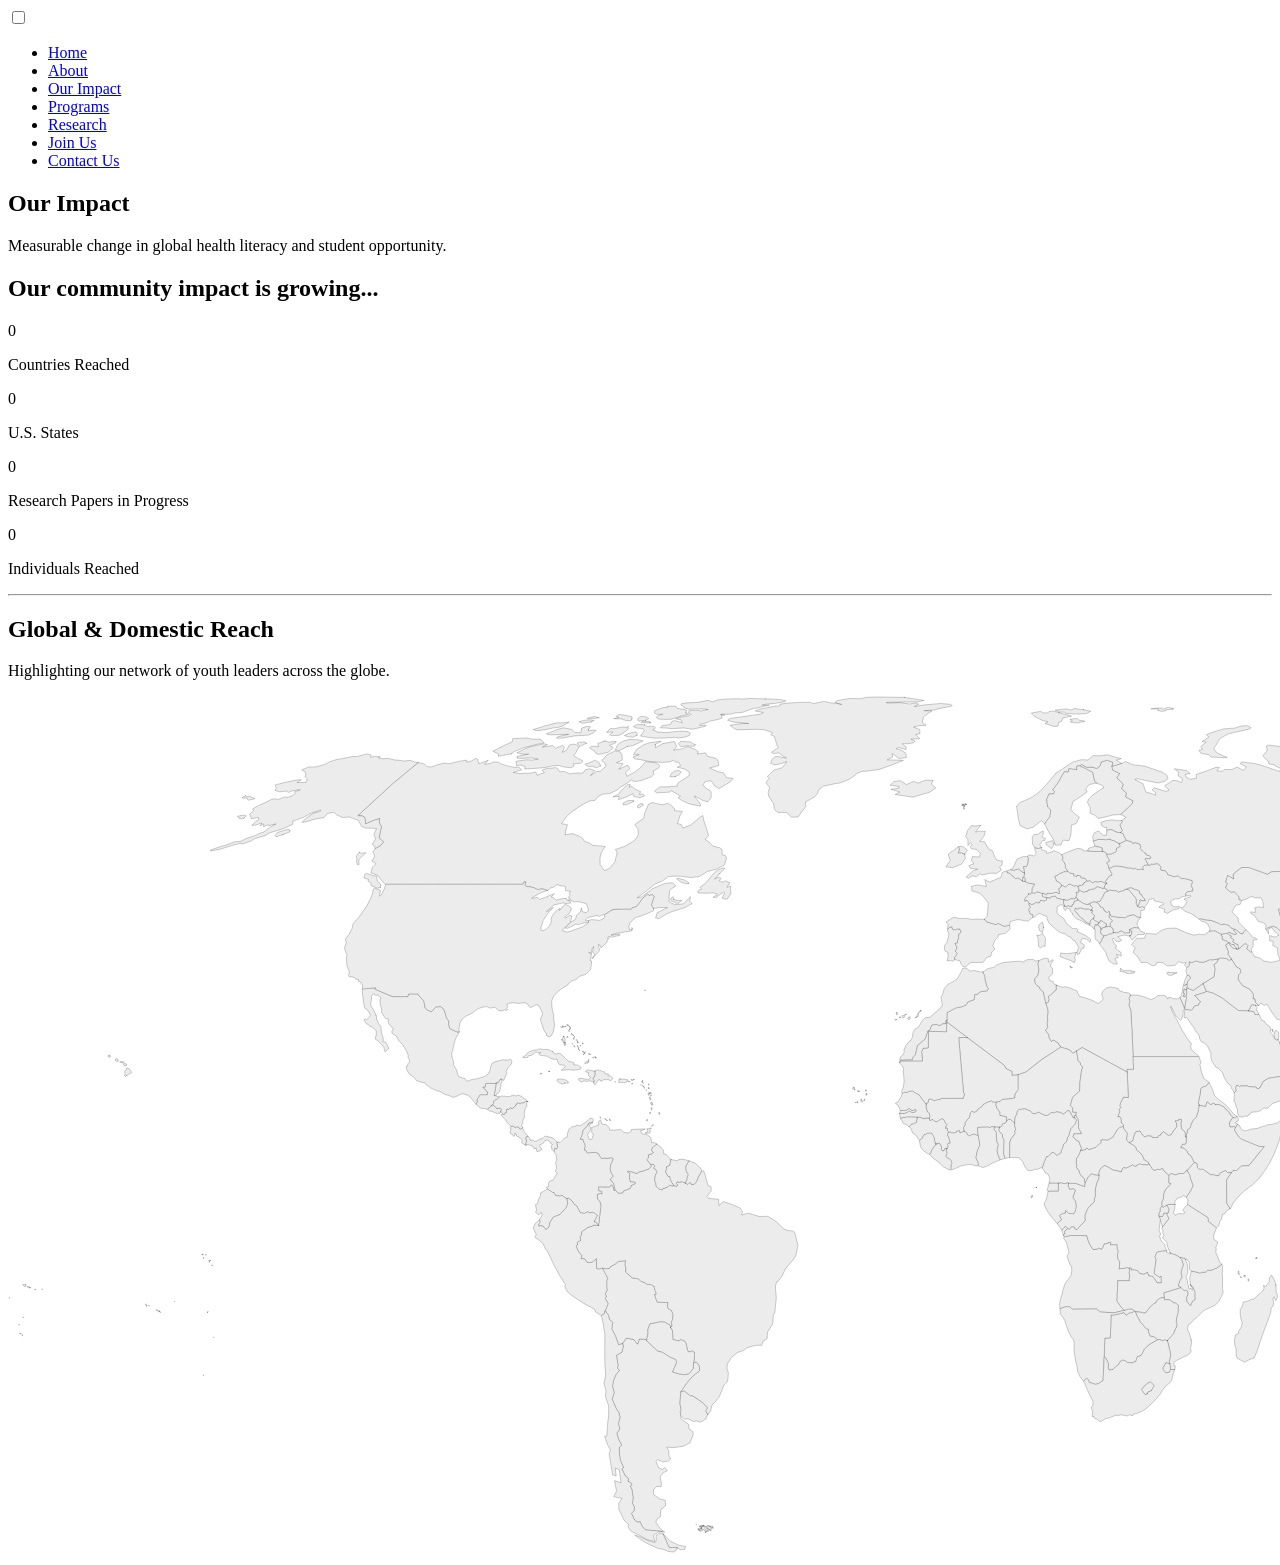
==== impact.html @ 692e48f6 "changed names" ====
<!DOCTYPE html>
<html lang="en">

<head>
    <meta charset="UTF-8">
    <meta name="viewport" content="width=device-width, initial-scale=1.0">
    <link rel="icon" type="image/jpg" href="yphclogo.jpg">
    <title>Impact | YPHC</title>
    <link rel="stylesheet" href="navigation.css">
    <link rel="stylesheet" href="impact.css">
    <link href="https://fonts.googleapis.com/css2?family=Alice&family=Inter:wght@400;600;700&display=swap"
        rel="stylesheet">
</head>

<body>
    <div class="navigation-menu">
        <input class="button" type="checkbox" id="menu-toggle">
        <label for="menu-toggle">
            <div class="navigation">
                <div class="line1 b"></div>
                <div class="line2 b"></div>
                <div class="line3 b"></div>
            </div>
        </label>
        <div class="menu">
            <div class="items">
                <ul>
                    <li class="item"><a href="home.html">Home</a></li>
                    <li class="item"><a href="index.html">About</a></li>
                    <li class="item"><a href="impact.html">Our Impact</a></li>
                    <li class="item"><a href="programs.html">Programs</a></li>
                    <li class="item"><a href="research.html">Research</a></li>
                    <li class="item"><a href="join.html">Join Us</a></li>
                    <li class="item"><a href="contact.html">Contact Us</a></li>
                </ul>
            </div>
        </div>
    </div>

    <section class="hero">
        <div class="hero-text">
            <h1>Our Impact</h1>
            <p>Measurable change in global health literacy and student opportunity.</p>
        </div>
    </section>

    <section class="statistics" id="statistics-section">
        <h1>Our <strong>community impact</strong> is growing...</h1>
        <div class="statistics-grid">
            <div class="statistics-box">
                <span class="statistics-number" data-target="20">0</span>
                <p>Countries Reached</p>
            </div>
            <div class="statistics-box">
                <span class="statistics-number" data-target="25">0</span>
                <p>U.S. States</p>
            </div>
            <div class="statistics-box">
                <span class="statistics-number" data-target="24">0</span>
                <p>Research Papers in Progress</p>
            </div>
            <div class="statistics-box">
                <span class="statistics-number" data-target="2800">0</span>
                <p>Individuals Reached</p>
            </div>
        </div>
    </section>

    <hr class="hr">

    <section class="map-section">
        <h1>Global & Domestic Reach</h1>
        <p>Highlighting our network of youth leaders across the globe.</p>

        <div class="map-container">
            <div class="map-placeholder">
                <svg id = "world-map" baseprofile="tiny" fill="#ececec" height="857" stroke="black" stroke-linecap="round"
                    stroke-linejoin="round" stroke-width=".2" version="1.2" viewbox="0 0 2000 857" width="2000"
                    xmlns="http://www.w3.org/2000/svg">
                    <path
                        d="M1383 261.6l1.5 1.8-2.9 0.8-2.4 1.1-5.9 0.8-5.3 1.3-2.4 2.8 1.9 2.7 1.4 3.2-2 2.7 0.8 2.5-0.9 2.3-5.2-0.2 3.1 4.2-3.1 1.7-1.4 3.8 1.1 3.9-1.8 1.8-2.1-0.6-4 0.9-0.2 1.7-4.1 0-2.3 3.7 0.8 5.4-6.6 2.7-3.9-0.6-0.9 1.4-3.4-0.8-5.3 1-9.6-3.3 3.9-5.8-1.1-4.1-4.3-1.1-1.2-4.1-2.7-5.1 1.6-3.5-2.5-1 0.5-4.7 0.6-8 5.9 2.5 3.9-0.9 0.4-2.9 4-0.9 2.6-2-0.2-5.1 4.2-1.3 0.3-2.2 2.9 1.7 1.6 0.2 3 0 4.3 1.4 1.8 0.7 3.4-2 2.1 1.2 0.9-2.9 3.2 0.1 0.6-0.9-0.2-2.6 1.7-2.2 3.3 1.4-0.1 2 1.7 0.3 0.9 5.4 2.7 2.1 1.5-1.4 2.2-0.6 2.5-2.9 3.8 0.5 5.4 0z"
                        id="AF" name="Afghanistan">
                    </path>
                    <path class="Angola"
                        d="M 1121.2 572 1121.8 574 1121.1 577.1 1122 580.1 1121.1 582.5 1121.5 584.7 1109.8 584.6 1109 605.1 1112.6 610.3 1116.2 614.3 1105.8 616.9 1092.3 616 1088.5 613 1065.8 613.2 1065 613.7 1061.7 610.8 1058.1 610.6 1054.7 611.7 1052 612.9 1051.5 608.9 1052.4 603.2 1054.4 597.3 1054.7 594.6 1056.6 588.8 1058 586.2 1061.3 582 1063.2 579.1 1063.8 574.4 1063.5 570.7 1061.9 568.4 1060.4 564.5 1059.1 560.7 1059.4 559.3 1061.1 556.8 1059.5 550.6 1058.3 546.3 1055.5 542.2 1056.1 541 1058.4 540.1 1060.1 540.2 1062.1 539.5 1078.8 539.6 1080.1 544.3 1081.7 548.2 1083 550.3 1085.1 553.6 1088.9 553.1 1090.7 552.2 1093.8 553.1 1094.7 551.5 1096.2 547.8 1099.7 547.5 1100 546.4 1102.9 546.4 1102.4 548.7 1109.2 548.6 1109.3 552.7 1110.4 555.1 1109.5 559 1109.9 563 1111.7 565.4 1111.3 573 1112.7 572.4 1115.1 572.6 1118.6 571.6 1121.2 572 Z">
                    </path>
                    <path class="Angola"
                        d="M 1055.3 539 1053.8 534.2 1056.1 531.4 1057.8 530.3 1059.9 532.5 1057.9 533.9 1056.9 535.5 1056.7 538.3 1055.3 539 Z">
                    </path>
                    <path
                        d="M1088 228l0.4 1.2 1.4-0.6 1.2 1.7 1.3 0.7 0.6 2.3-0.5 2.2 1 2.7 2.3 1.5 0.1 1.7-1.7 0.9-0.1 2.1-2.2 3.1-0.9-0.4-0.2-1.4-3.1-2.2-0.7-3 0.1-4.4 0.5-1.9-0.9-1-0.5-2.1 1.9-3.1z"
                        id="AL" name="Albania">
                    </path>
                    <path
                        d="M1296.2 336.7l1.3 5.1-2.8 0 0 4.2 1.1 0.9-2.4 1.3 0.2 2.6-1.3 2.6 0 2.6-1 1.4-16.9-3.2-2.7-6.6-0.3-1.4 0.9-0.4 0.4 1.8 4.2-1 4.6 0.2 3.4 0.2 3.3-4.4 3.7-4.1 3-4 1.3 2.2z"
                        id="AE" name="United Arab Emirates">
                    </path>
                    <path class="Argentina"
                        d="M 669.1 851.7 666.1 851.5 661.1 851.5 655.1 837.9 658.2 840.7 662.5 845.3 670.3 849 677.6 850.5 676.8 853.5 672.4 853.8 669.1 851.7 Z">
                    </path>
                    <path class="Argentina"
                        d="M 638.6 644.7 649.9 655.1 654.5 656.1 661.8 660.9 667.7 663.4 668.8 666.2 664.6 676 670.4 677.7 676.7 678.7 680.9 677.7 685.2 672.7 685.5 667.1 688.1 665.8 691.3 669.6 691.7 674.7 687.5 678.2 684.2 680.8 678.9 687.1 672.9 695.8 672.4 701 672 707.6 673.2 714 672.3 715.4 672.7 719.5 673 722.9 680.8 728.4 681 732.8 684.9 735.6 685.2 738.7 681.9 746.9 674.9 750.4 664.7 751.7 658.7 751 660.8 754.9 660.9 759.6 662.7 762.8 660.2 765.1 655.1 766 649.5 763.6 648 765.3 650.5 771.6 654.5 773.5 656.8 771.5 659.3 774.8 655.1 776.8 652.2 780.8 653.4 787.1 653.3 790.5 648.5 790.5 645.5 793.7 645.6 798.5 652.1 803.1 657.3 804.3 657.5 810 652.9 813.5 652.3 820.8 648.8 823.2 647.9 826.1 652.1 832.6 656.7 836.1 654.6 835.8 649.7 834.8 637.6 834 634.1 830.4 632.2 825.8 629.1 826.2 626.5 823.9 623.4 817.4 626.1 814.6 626.2 810.7 624.4 807.5 625.1 802.1 624 793.8 622.2 790.1 624 788.9 622.6 786.5 619.8 785.3 620.6 782.6 617.5 780.2 613.8 772.9 615.5 771.6 612.2 763.8 611.4 757.3 611.2 751.6 613.7 749.3 610.4 743 608.8 737.2 611.8 733 610.4 727.6 612 721.4 610.6 715.5 609 714.3 604.1 703.2 606.2 696.6 604.5 690.4 605.4 684.5 608 678.5 611.3 674.5 609.3 672 610.1 669.9 608.5 659.2 614.1 656.1 615.3 649.4 614.4 647.8 618.4 642 625.9 643.6 629.6 648.2 631.2 643 637.6 643.3 638.6 644.7 Z">
                    </path>
                    <path
                        d="M1230.8 253l-1.8 0.2-2.8-3.7-0.2-1-2.3 0-1.9-1.7-1 0.1-2.4-1.8-4.2-1.6-0.1-3.1-1.3-2.2 7-1 1.4 1.6 2.2 1.1-0.7 1.6 3.2 2.2-1.1 2.1 2.6 1.7 2.5 1 0.9 4.5z"
                        id="AM" name="Armenia">
                    </path>
                    <path id = "AU" class="Australia"
                        d="M 1743 763.6 1746.7 765.8 1750 764.9 1754.9 763.7 1757.7 764.1 1753.2 771.7 1749.9 773.8 1745.9 779 1745.3 777.2 1738.7 781.6 1737.9 781.3 1734.9 781.1 1735.4 775.7 1737.4 771.5 1738 765.9 1740 763 1743 763.6 Z">
                    </path>
                    <path id = "AU" class="Australia"
                        d="M 1793.5 590.2 1794.7 595.2 1798.7 592.8 1800.1 595.5 1802.4 598 1801.3 600.9 1801.5 606.4 1801.7 609.6 1803 610.4 1803.4 615.9 1802.2 619.2 1803 623.5 1808.4 626.9 1811.6 629.9 1814.8 632.7 1813.7 634.3 1816 638.3 1816.5 645.3 1819.1 643.9 1820.6 646.6 1822.2 645.7 1821.5 652.5 1824.4 656.4 1826.3 658.8 1829.1 664 1829.1 669.2 1828.1 672.9 1826.3 676.8 1827 682.3 1824.5 688 1822.4 691 1818.6 696.7 1817.1 700.4 1814 705 1809 710.8 1803.5 714 1799.1 718.9 1795.8 722.1 1791.4 727.6 1787.7 730.8 1783.8 735.6 1780.7 740 1779.9 742.1 1775.6 744.3 1769.5 744.5 1763.2 747.2 1759.4 749.6 1754.6 752.4 1751.9 749.5 1749.3 748.4 1751.9 745.1 1748.4 746.3 1741.2 750.9 1737.6 749.2 1735.2 748.2 1732.4 747.7 1728.3 745.9 1727 741.9 1728.5 737.1 1728.9 733.8 1727.5 731.2 1722.8 730.5 1726 727.3 1726.9 722.6 1722.2 727 1716.9 728.2 1721.4 724.7 1723.9 721 1727.4 717.8 1729 713.1 1722.2 718.5 1717.9 720.7 1713.6 725.8 1710.6 723.2 1712.3 719.8 1710.9 715.1 1709.1 712.7 1710.7 711.2 1705.4 707.3 1701.6 707.2 1697.6 704 1687.7 704.6 1679.8 706.9 1672.9 709.1 1667.9 708.7 1660.9 712 1655.6 713.4 1653.3 716.8 1650.3 719.4 1645.6 719.6 1642 720.1 1637.8 719 1633.6 719.7 1629.8 720 1625.3 723.4 1623.8 723.1 1620.4 724.9 1617 726.9 1613.2 726.7 1609.7 726.7 1605.6 722.6 1603.2 721.4 1604.7 717.7 1607.6 716.8 1609.1 715.4 1609.7 713.1 1612 708.6 1612.7 704.8 1612 698.3 1612.2 694.6 1613.6 691 1612.7 686.8 1613 684.9 1611.3 682.3 1612 677.3 1610.1 672.2 1610 669.5 1611.8 672.3 1611.3 666.3 1613.6 668.2 1614.7 670.7 1615.3 667.4 1613.7 662.3 1613.6 660.3 1612.8 658.4 1614.1 654.7 1615.6 653.1 1616.9 649.9 1617 646.1 1620.1 641.5 1619.7 646.4 1622.8 642 1627.7 639.8 1630.9 637.1 1635.6 634.7 1638.2 634.2 1639.6 635 1644.4 632.6 1647.9 631.9 1649 630.5 1650.5 629.9 1653.6 630.1 1659.8 628.2 1663.3 625.3 1665.3 621.9 1669.2 618.7 1669.9 616.1 1670.6 612.6 1675.5 607.1 1676.9 612.7 1679.5 611.4 1678 608.4 1680.3 605.3 1682.5 606.7 1684 601.8 1687.5 598.6 1689.3 596.1 1692.2 595 1692.6 593.2 1694.9 593.9 1695.3 592.3 1697.9 591.4 1700.7 590.5 1704.4 593.5 1707 597.3 1710.5 597.3 1714 597.9 1713.3 594.4 1716.8 589.3 1719.5 587.6 1718.9 586 1721.8 582.3 1725.5 580 1728.2 580.8 1733.1 579.6 1733.4 576.3 1729.5 574.2 1732.6 573.3 1736.2 574.9 1738.9 577.5 1743.4 579.1 1745.1 578.5 1748.4 580.5 1751.9 578.6 1753.9 579.2 1755.4 577.9 1757.6 581.1 1755.6 584.6 1753.1 587.2 1751.2 587.4 1751.5 589.9 1749.3 593.1 1746.8 596.3 1747 598.1 1750.8 601.7 1754.8 603.7 1757.3 605.9 1760.6 609.7 1762.2 609.7 1764.8 611.4 1765.3 613.4 1770.2 615.5 1774.3 613.3 1776.1 609.9 1777.8 607 1779.1 603.5 1781.7 598.4 1781.5 595.3 1782.2 593.4 1782.1 589.8 1783.5 584.9 1784.8 583.6 1784.2 581.5 1786 578.1 1787.5 574.6 1787.9 572.7 1790.2 570.3 1791.5 573.5 1791.4 577.5 1792.7 578.3 1792.6 581 1794.2 584.2 1794.1 587.9 1793.5 590.2 Z">
                    </path>
                    <path
                        d="M1070.6 190.8l-0.3 0.8 0.7 2.1-0.2 2.6-2.8 0 1.1 1.4-1.3 4-0.9 1.1-4.4 0.1-2.4 1.5-4.2-0.5-7.3-1.7-1.3-2.1-4.9 1.1-0.5 1.2-3.1-0.9-2.6-0.2-2.3-1.2 0.7-1.5-0.2-1.1 1.4-0.3 2.7 1.7 0.6-1.7 4.4 0.3 3.5-1.1 2.4 0.2 1.7 1.3 0.4-1.1-1-4.1 1.7-0.8 1.6-2.9 3.8 2.1 2.6-2.6 1.7-0.5 4 1.9 2.3-0.3 2.4 1.2z"
                        id="AT" name="Austria">
                    </path>
                    <path class="Azerbaijan"
                        d="M 1229 253.2 1225.2 252.3 1222 249.4 1220.8 246.9 1221.8 246.8 1223.7 248.5 1226 248.5 1226.2 249.5 1229 253.2 Z">
                    </path>
                    <path class="Azerbaijan"
                        d="M 1235.3 236.2 1237.8 233.6 1241.3 236.9 1244.9 241.5 1247.4 241.8 1249.3 243.5 1245.1 244 1245.2 249 1244.8 251.2 1243.1 252.7 1243.9 255.8 1242.6 256.2 1238.7 252.8 1239.9 249.7 1238 247.8 1236.1 248.3 1230.8 253 1229.9 248.5 1227.4 247.5 1224.8 245.8 1225.9 243.7 1222.7 241.5 1223.4 239.9 1221.2 238.8 1219.8 237.2 1220.9 236.1 1225.1 238 1228 238.3 1228.6 237.6 1225.3 234.1 1226.5 233.3 1228 233.5 1232.3 237.3 1234.7 237.8 1235.3 236.2 Z">
                    </path>
                    <path
                        d="M1154.9 530.4l-0.6 0.1 0-0.3-2-6.1-0.01-0.06-0.09-1.04-1.4-2.9 3.5 0.5 1.7-3.7 3.1 0.4 0.3 2.5 1.2 1.5 0 2.1-1.4 1.3-2.3 3.4-2 2.3z"
                        id="BI" name="Burundi">
                    </path>
                    <path
                        d="M1016.5 177.1l-0.4 4.2-1.3 0.2-0.4 3.5-4.4-2.9-2.5 0.5-3.5-2.9-2.4-2.5-2.2-0.1-0.8-2.2 3.9-1.2 3.6 0.5 4.5-1.3 3.1 2.7 2.8 1.5z"
                        id="BE" name="Belgium">
                    </path>
                    <path
                        d="M1006.7 427l-0.2 2.1 1.3 3.8-1.1 2.6 0.6 1.7-2.8 4-1.7 2-1.1 4 0.2 4.1-0.3 10.3-4.7 0.8-1.4-4.4 0.3-14.8-1.2-1.3-0.2-3.2-2-2.2-1.7-1.9 0.7-3.4 2-0.7 1.1-2.8 2.8-0.6 1.2-1.9 1.9-1.9 2 0 4.3 3.7z"
                        id="BJ" name="Benin">
                    </path>
                    <path
                        d="M988.5 406l-0.5 3.1 0.8 2.9 3.1 4.2 0.2 3.1 6.5 1.5-0.1 4.4-1.2 1.9-2.8 0.6-1.1 2.8-2 0.7-4.9-0.1-2.6-0.5-1.8 1-2.5-0.5-9.8 0.3-0.2 3.7 0.8 4.8-3.9-1.6-2.6 0.2-2 1.6-2.5-1.3-1-2.2-2.5-1.4-0.4-3.7 1.6-2.7-0.2-2.2 4.5-5.3 0.9-4.4 1.5-1.6 2.7 0.9 2.4-1.3 0.8-1.7 4.3-2.8 1.1-2 5.3-2.7 3.1-0.9 1.4 1.2 3.6 0z"
                        id="BF" name="Burkina Faso">
                    </path>
                    <path
                        d="M1500.6 360.3l0.6 4.6-2.1-1 1.1 5.2-2.1-3.3-0.8-3.3-1.5-3.1-2.8-3.7-5.2-0.3 0.9 2.7-1.2 3.5-2.6-1.3-0.6 1.2-1.7-0.7-2.2-0.6-1.6-5.3-2.6-4.8 0.3-3.9-3.7-1.7 0.9-2.3 3-2.4-4.6-3.4 1.2-4.4 4.9 2.8 2.7 0.3 1.2 4.5 5.4 0.9 5.1-0.1 3.4 1.1-1.6 5.4-2.4 0.4-1.2 3.6 3.6 3.4 0.3-4.2 1.5 0 4.4 10.2z"
                        id="BD" name="Bangladesh">
                    </path>
                    <path
                        d="M1132.6 221.6l-2.3 2.6-1.3 4.5 2.1 3.6-4.6-0.8-5 2 0.3 3.2-4.6 0.6-3.9-2.3-4 1.8-3.8-0.2-0.8-4.2-2.8-2.1 0.7-0.8-0.6-0.8 0.6-2 1.8-2-2.8-2.7-0.7-2.4 1.1-1.4 1.8 2.6 1.9-0.4 4 0.9 7.6 0.4 2.3-1.6 5.9-1.5 4 2.3 3.1 0.7z"
                        id="BG" name="Bulgaria">
                    </path>
                    <path
                        d="M1083 214.3l1.9-0.1-1.1 2.8 2.7 2.5-0.5 2.9-1.1 0.3-0.9 0.6-1.6 1.5-0.4 3.5-4.8-2.4-2.1-2.7-2.1-1.4-2.5-2.4-1.3-1.9-2.7-3 0.8-2.6 2 1.5 1-1.4 2.3-0.1 4.5 1.1 3.5-0.1 2.4 1.4z"
                        id="BA" name="Bosnia and Herzegovina">
                    </path>
                    <path
                        d="M1141.6 162.7l-3.9-0.2-0.8 0.6 1.5 2 2 4-4.1 0.3-1.3 1.4 0.3 3.1-2.1-0.6-4.3 0.3-1.5-1.5-1.7 1.1-1.9-0.9-3.9-0.1-5.7-1.5-4.9-0.5-3.8 0.2-2.4 1.6-2.3 0.3-0.5-2.8-1.9-2.8 2.8-1.3-0.4-2.4-1.7-2.3-0.6-2.7 4.7 0 4.8-2.3 0.5-3.4 3.6-2-1-2.7 2.7-1 4.6-2.3 5.3 1.5 0.9 1.5 2.4-0.7 4.8 1.4 1.1 2.9-0.7 1.6 3.8 4 2.1 1.1 0 1.1 3.4 1.1 1.7 1.6-1.6 1.3z"
                        id="BY" name="Belarus">
                    </path>
                    <path
                        d="M487.8 399.8l-1.7 0 1.3-7.2 0.7-5.1 0.1-1 0.7-0.3 0.9 0.8 2.5-3.9 1.1-0.1-0.1 1 1 0-0.3 1.8-1.3 2.7 0.4 1-0.9 2.3 0.3 0.6-1 3.3-1.3 1.7-1.1 0.2-1.3 2.2z"
                        id="BZ" name="Belize">
                    </path>
                    <path
                        d="M662.5 631.4l-0.3-2-5.4-3.3-5.2-0.1-9.6 1.9-2.1 5.6 0.2 3.5-1.5 7.7-1-1.4-6.4-0.3-1.6 5.2-3.7-4.6-7.5-1.6-4 5.8-3.9 0.9-3.1-8.9-3.7-7.2 1.1-6.2-3.2-2.7-1.2-4.6-3.2-4.4 2.9-6.9-2.9-5.4 1.1-2.2-1.2-2.4 1.9-3.2-0.3-5.4 0-4.6 1.1-2.1-5.5-10.4 4.2 0.6 2.9-0.2 1.1-1.9 4.8-2.6 2.9-2.4 7.3-1.1-0.4 4.8 0.9 2.5-0.3 4.3 6.5 5.7 6.4 1.1 2.3 2.4 3.9 1.3 2.5 1.8 3.5 0 3.4 1.9 0.5 3.7 1.2 1.9 0.3 2.7-1.7 0.1 2.8 7.5 10.7 0.3-0.5 3.7 0.8 2.5 3.2 1.8 1.7 4-0.6 5.1-1.3 2.8 0.8 3.6-1.6 1.4z"
                        id="BO" name="Bolivia">
                    </path>
                    <path
                        d="M665.8 489.6l3.1 0.6 0.6-1.4-1-1.2 0.6-1.9 2.3 0.6 2.7-0.7 3.2 1.4 2.5 1.3 1.7-1.7 1.3 0.2 0.8 1.8 2.7-0.4 2.2-2.5 1.8-4.7 3.4-5.9 2-0.3 1.3 3.6 3 11.2 3.1 1.1 0.1 4.4-4.3 5.3 1.7 1.9 10.1 1 0.2 6.5 4.3-4.2 7.1 2.3 9.5 3.9 2.8 3.7-0.9 3.6 6.6-2 11 3.4 8.5-0.2 8.4 5.3 7.4 7.2 4.4 1.8 4.8 0.3 2.1 2 2 8.2 1.1 3.9-2.1 10.6-2.7 4.2-7.7 8.9-3.4 7.3-4 5.5-1.4 0.2-1.3 4.7 0.9 12-1.1 9.9-0.3 4.2-1.6 2.6-0.5 8.6-5.2 8.3-0.5 6.7-4.3 2.7-1.1 3.9-6 0-8.5 2.4-3.7 2.9-6 1.9-6.1 5.1-4.1 6.4-0.3 4.8 1.3 3.5-0.3 6.5-0.8 3.1-3.4 3.6-4.5 11.3-4 5-3.2 3.1-1.5 6.1-2.9 3.6-2.1-3.6 1.8-3.1-3.8-4.3-4.8-3.6-6.3-4.1-1.9 0.2-6.3-5-3.4 0.7 6-8.7 5.3-6.3 3.3-2.6 4.2-3.5-0.4-5.1-3.2-3.8-2.6 1.3 0.7-3.7 0.3-3.8-0.3-3.6-2.1-1.1-2 1-2.1-0.3-0.8-2.4-1.1-5.9-1.2-1.9-3.9-1.8-2.2 1.3-5.9-1.3-0.4-8.7-2-3.5 1.6-1.4-0.8-3.6 1.3-2.8 0.6-5.1-1.7-4-3.2-1.8-0.8-2.5 0.5-3.7-10.7-0.3-2.8-7.5 1.7-0.1-0.3-2.7-1.2-1.9-0.5-3.7-3.4-1.9-3.5 0-2.5-1.8-3.9-1.3-2.3-2.4-6.4-1.1-6.5-5.7 0.3-4.3-0.9-2.5 0.4-4.8-7.3 1.1-2.9 2.4-4.8 2.6-1.1 1.9-2.9 0.2-4.2-0.6-3.2 1.1-2.6-0.7-0.1-9.7-4.4 3.7-5-0.1-2.3-3.5-3.8-0.3 1-2.8-3.3-3.9-2.6-5.8 1.5-1.1-0.2-2.8 3.4-1.8-0.7-3.5 1.4-2.2 0.3-3 6.3-4.4 4.6-1.2 0.8-1 5.1 0.3 2.2-17.6 0.1-2.8-0.9-3.6-2.6-2.4 0.1-4.7 3.2-1 1.1 0.7 0.2-2.5-3.3-0.7 0-4 11 0.2 1.9-2.3 1.6 2.1 1 3.8 1.1-0.8 3.1 3.4 4.4-0.4 1.1-2 4.2-1.5 2.4-1.1 0.7-2.7 4.1-1.8-0.3-1.4-4.8-0.5-0.7-4.1 0.3-4.3-2.5-1.6 1.1-0.6 4.1 0.8 4.5 1.6 1.7-1.5 4.1-1 6.4-2.4 2.1-2.5-0.7-1.8 3-0.2 1.2 1.4-0.8 2.9 2 0.9 1.2 3-1.6 2.3-1 5.4 1.4 3.3 0.3 3 3.5 3 2.8 0.3 0.6-1.3 1.8-0.3 2.6-1.1 1.8-1.7 3.2 0.6 1.3-0.3z"
                        id="BR" name="Brazil">
                    </path>
                    <path d="M1633.1 472.8l2.2-2.4 4.6-3.6-0.1 3.2-0.1 4.1-2.7-0.2-1.1 2.2-2.8-3.3z" id="BN"
                        name="Brunei Darussalam">
                    </path>
                    <path
                        d="M1488.8 323.5l2.6 2.1 0.5 3.9-4.5 0.2-4.7-0.4-3.2 1-5.5-2.5-0.4-1.2 2.6-4.8 2.6-1.6 4.3 1.4 2.9 0.2 2.8 1.7z"
                        id="BT" name="Bhutan">
                    </path>
                    <path
                        d="M1127.6 615.7l1.9 5.1 1.1 1.2 1.6 3.7 6.1 7 2.3 0.7-0.1 2.3 1.5 4.1 4.3 1 3.4 2.9-8.1 4.7-5.2 4.8-2 4.3-1.8 2.4-3 0.5-1.2 3.1-0.6 2-3.6 1.4-4.5-0.3-2.5-1.8-2.3-0.7-2.8 1.4-1.5 3.1-2.7 1.9-2.8 2.9-4 0.7-1.1-2.3 0.6-3.9-3-6.1-1.4-1 0.6-18.7 5.5-0.2 0.8-22.9 4.2-0.2 8.7-2.3 2 2.7 3.7-2.5 1.7 0 3.2-1.5 1 0.5z"
                        id="BW" name="Botswana">
                    </path>
                    <path
                        d="M1121.3 446.5l3.9 2.5 3.1 2.6 0.1 2.1 3.9 3.3 2.4 2.8 1.4 3.8 4.3 2.6 0.9 2-1.8 0.7-3.7-0.1-4.2-0.7-2.1 0.5-0.9 1.6-1.8 0.2-2.2-1.4-6.3 3.2-2.6-0.6-0.8 0.5-1.6 3.9-4.3-1.3-4.1-0.6-3.6-2.4-4.7-2.2-3 2.1-2.2 3.2-0.5 4.5-3.6-0.3-3.9-1.1-3.3 3.4-3 6-0.6-1.9-0.3-2.9-2.6-2.1-2.1-3.3-0.5-2.3-2.7-3.4 0.5-1.9-0.6-2.7 0.4-5 1.4-1.1 2.8-6.5 4.6-0.5 1-1.7 1 0.2 1.4 1.4 7.1-2.4 2.4-2.5 2.9-2.3-0.6-2.2 1.6-0.6 5.5 0.4 5.2-3 4-7 2.8-2.6 3.6-1.1 0.7 2.7 3.3 4 0 2.7-0.8 2.6 0.4 2 1.9 1.9 0.5 0.3z"
                        id="CF" name="Central African Republic">
                    </path>
                    <path id="CN" class="Canada"
                        d="M 665.9 203.6 669.3 204.5 674 204.3 670.7 206.9 668.7 207.3 663.2 204.6 662.6 202.5 665.1 200.6 665.9 203.6 Z">
                    </path>
                    <path id="CN" class="Canada"
                        d="M 680.3 187.6 677.9 187.7 672.1 185.8 668.6 182.8 670.5 182.3 676.4 183.9 680.6 186.5 680.3 187.6 Z">
                    </path>
                    <path id="CN" class="Canada"
                        d="M 372.4 191.3 369.3 192.2 363 189.4 363 187.2 360.1 185 360.4 183.2 356.1 182.1 356.7 178.7 358.2 177.3 362.3 178.6 364.7 179.6 368.8 180.2 369 182.4 369.4 185.3 372.6 187.9 372.4 191.3 Z">
                    </path>
                    <path id="CN" class="Canada"
                        d="M 711.5 177.8 706.5 183.2 710.4 181.1 713.3 182.5 710.9 184.6 714.7 186.3 717.5 184.8 721.8 186.7 719 191.3 722.8 190.2 722.5 193.5 723 197.4 719.4 203 717 203.2 714.1 202 716.6 196.9 715.4 196.1 708.1 201.5 705.1 201.3 709.5 198.3 705.1 196.8 699.6 197.2 690 197 689.8 195.2 693.6 192.9 691.9 191.3 697.3 187.5 705.5 177.6 709.7 174.1 714.7 172 716.8 172.2 715.3 173.9 711.5 177.8 Z">
                    </path>
                    <path id="CN" class="Canada"
                        d="M 351.5 156.4 353 157.2 358 156.7 350.8 163.6 351.1 168.6 349.2 168.6 348.5 165.8 349 162.9 348.2 161 349.5 158.3 351.5 156.4 Z">
                    </path>
                    <path id="CN" class="Canada"
                        d="M 634.9 108.9 631.3 111.9 629.6 111.4 629.5 109.7 629.9 109.3 632.7 107.6 634.4 107.7 634.9 108.9 Z">
                    </path>
                    <path id="CN" class="Canada"
                        d="M 625.2 105.7 618 108.9 615 108.7 615 107.2 620 104.5 626 104.6 625.2 105.7 Z">
                    </path>
                    <path id="CN" class="Canada"
                        d="M 622.1 88.9 621.2 91.4 623.9 90.5 625.4 92 628.9 94 632.7 95.7 631.3 98.4 634.8 98 636.7 99.9 631.7 101.7 625.8 100.3 625 97.7 618.7 100.8 610.5 103.7 611.2 100.4 604.9 100.9 610.6 98.1 614.2 93.6 619.3 88.5 622.1 88.9 Z">
                    </path>
                    <path id="CN" class="Canada"
                        d="M 667 80.6 662.1 80.9 662.8 78.2 666.6 75.1 670.9 74.4 673.2 75.9 671.7 78.2 670.8 79 667 80.6 Z">
                    </path>
                    <path id="CN" class="Canada"
                        d="M 592.5 69.9 588.4 71.8 584.2 70.2 580.3 70.7 576.9 68.3 581.9 66.6 586.8 64.3 589.8 65.8 591.4 66.8 591.8 67.8 592.5 69.9 Z">
                    </path>
                    <path id="CN" class="Canada"
                        d="M 645.5 212.5 643.3 208.9 646.2 200.4 644.6 198.6 640.9 199.6 639.8 198 634.3 202.7 631.1 207.6 628.3 210.5 625.8 211.5 624.1 211.8 623 213.3 613.7 213.3 605.9 213.4 603.2 214.5 596.4 218.9 596.4 218.8 595.5 218.4 593.5 219.3 591.6 220.6 589.8 219.5 585.1 220.3 581.2 221.2 579.3 222 577 224.1 578.8 224.8 580.5 224.4 580.8 224.4 580.5 226.3 575.7 227 572.9 227.8 571.2 228.8 568.6 228.2 567 228.5 564.1 230.3 559.5 232.3 556.8 231.9 558.8 229.7 562.5 226.2 566.6 224.1 567.7 222.3 568.6 219.3 572.4 215.8 573.3 211.8 574.4 215.7 578.2 216.6 580.6 214.5 579.2 209.7 578.3 207.7 574.3 206.5 570.5 205.8 566.6 205.8 563.2 205 562.8 203.6 561.4 204.5 560.2 204.3 562.1 202.2 560.3 201.4 562.2 199 561 197.2 562.7 195.4 557.5 194.5 557.4 190.9 556.6 190.1 553.3 189.9 549.2 188.7 547.7 189.5 545.9 191 542.6 192 539.5 194.5 534.1 192.8 529.7 193.6 525.8 191.7 521.2 190.7 517.9 190.3 516.9 189.3 517.8 185.9 516.1 185.9 514.8 188.3 504.6 188.3 487.6 188.3 470.8 188.3 455.9 188.3 441.1 188.3 426.4 188.3 411.3 188.3 406.5 188.3 391.8 188.3 377.7 188.3 377 188.3 371.6 182.2 370 179.5 363 176.9 364.3 171.4 367.9 167.7 363.8 165 366.9 160.1 364.8 155.7 367.3 152.5 372.4 149.6 375.6 145.8 371 142 372.4 135.1 373.5 130.9 371.9 128.2 371.1 125.8 371.7 122.7 365.2 124.6 357.6 127.9 357.3 124.1 356.8 121.5 354 119.9 349.8 119.7 385.4 87 410 66.6 416 67.9 419.3 70.5 423 71 429.3 68.8 436.3 67.1 441.6 67.7 450.5 65.4 458.7 64.1 458.9 66.3 463.4 65 467.3 62.5 469.4 63.1 470.8 67.9 480.3 64.2 476.4 68.3 482.4 67.4 485.6 65.9 490.2 66.2 494.1 68.4 501.6 70.4 506.3 71.3 510.7 71 513.6 73.8 505.1 76.5 511.5 77.6 523.4 77 527.8 76 529.2 79.3 536.3 76.6 534.2 74.2 538.7 72.4 543.9 72.1 547.8 71.6 549.9 72.9 551.4 75.8 556.4 75.4 561.7 77.9 568.9 77 574.9 77.1 577.3 73.7 581.8 72.8 586.7 74.6 582.4 79.8 588.6 75.4 591.8 75.6 598.2 70.1 596.6 66.8 593.7 64.6 599.2 58.7 607.4 54.9 611.9 55.8 613.9 58.1 614.3 64.1 608.5 66.7 615.2 67.8 610.8 73.3 619.7 69.1 621.9 72.6 617.6 76.6 618.9 80.3 626.2 76.4 632.7 71.6 637.4 65.7 642.9 66.1 648.3 66.9 651.9 69.6 650.2 72.3 645.1 75.2 646 78.1 643.6 80.8 632.7 84.7 626.2 85.6 623 83.9 619.7 86.7 612.3 91.4 609.3 93.9 601.6 97.7 595.1 98.1 590 100.5 587.1 104.3 581.4 105 572.7 109.7 563.3 116.2 558.3 120.8 553.4 127.7 559.4 128.7 557.9 134.2 557.1 138.8 564.4 137.6 571.4 140.2 574.7 142.5 576.4 145.3 581.3 147 584.9 149.5 592.5 149.9 597.3 150.5 593.7 155.7 592 161.8 592.1 168.7 596.5 174.6 601.2 172.6 606.8 166.2 609.1 156.6 607.4 153.4 616.4 150.5 623.9 146.3 628.7 142.1 630.4 138.1 630 133 626.8 128.5 635.7 122.3 636.7 117 640.6 108 644.4 106.6 651.1 108.2 655.3 108.8 659.8 107.2 662.9 109.2 666.5 112.6 666.7 114.8 674.4 115.3 671.8 120.2 669.5 127.6 673.3 128.6 674.9 132.1 683.1 128.8 690.6 122.2 694.8 119.5 695.9 124.8 698.5 132.3 700.5 139.5 697.1 143.3 701.9 146.7 704.8 150.1 711.7 151.7 714.1 153.6 714.1 158.8 717.5 159.6 718.6 161.9 716.6 168.8 712.3 171.1 708.1 173.3 699.3 175.5 691.4 180.5 682.8 181.6 672.7 180.2 665.4 180.2 660.1 180.6 654.4 185.1 647 187.9 636.9 196.1 629 201.9 633.7 200.9 644.6 192.6 656.9 187.4 664.5 186.8 667.8 189.9 661.7 194.1 661.1 200.8 661.2 205.6 666.8 208.7 675.4 207.8 682.6 200.7 681.6 205.3 684.1 207.6 676.7 211.7 664.3 215.5 658.5 218 651.3 222.6 647.6 222.1 649.1 216.8 659.5 211.5 651.4 211.7 645.5 212.5 Z">
                    </path>
                    <path id="CN" class="Canada"
                        d="M 539 48.7 534.3 51.1 544.8 49.6 547.4 52.2 554.7 49.5 556.5 51.2 554.3 56.3 558.6 54.2 561.4 48.9 565.7 48.1 568.7 48.9 570.9 51 568.2 56.1 565.8 59.8 570 62.4 575 65 572.4 67.3 565.3 67.8 566.1 69.8 562.9 71.8 556.2 71 550.5 69.5 545.4 69.8 535.9 71.7 524.6 72.5 516.7 73 517 70.4 512.9 69 508.6 69.6 508 65.3 511.3 64.7 518.6 63.8 524.1 64.1 530.3 63.1 523.8 61.9 514.7 62.3 509 62.2 509 60.3 520.7 58.1 514.4 58.2 509 56.8 516.8 52.9 522 50.8 536.2 47.7 539 48.7 Z">
                    </path>
                    <path id="CN" class="Canada" d="M 578.5 47.2 571.5 50.6 569.2 47 571.3 46.2 576.8 46 578.5 47.2 Z">
                    </path>
                    <path id="CN" class="Canada"
                        d="M 687.1 48.8 686.4 50.2 682.3 50.1 678.2 50 673.3 50.7 672.4 50.3 670.3 47.6 672 45.8 674.2 45.4 682.6 46 687.1 48.8 Z">
                    </path>
                    <path id="CN" class="Canada"
                        d="M 647.3 48.5 647.6 51.7 654.8 47.6 666.5 45.5 668.8 50.8 665.6 54.2 674.6 52.7 679.9 50.6 686.7 53.2 690.4 55.7 689.3 58 697.5 56.8 699.4 60.2 707.8 62.3 710 64.4 710.9 69.5 701.8 72 709.5 75.6 715.4 76.8 718.7 81.8 725.2 82.2 721.9 86.1 711 92.6 707 90.2 703.2 84.8 697.3 85.5 695 88.8 697.7 92 702.2 94.6 703.2 96.1 703.1 101.8 699.5 105.9 694.8 104.3 686.2 99.8 689.8 104.7 692.6 108.2 692.3 110.2 681.4 107.9 673.8 104.5 670 101.8 672.4 100.1 667.6 97.2 662.9 94.5 662 96.1 648.9 97 646.5 95.1 651.9 90.9 660 90.8 669.3 90.1 669.1 88.1 672.2 85.3 681 79.9 681.4 77.4 680.9 75.6 676.2 72.9 669.1 71.1 672.6 69.7 670.6 66.3 667.2 66 665.3 64.2 662 65.8 654.1 66.5 640.1 65.3 632.7 63.7 626.8 62.9 624.9 61 631.2 58.6 625.5 58.6 628.8 53.3 635.9 48.7 641.9 46.6 653.1 45.2 647.3 48.5 Z">
                    </path>
                    <path id="CN" class="Canada"
                        d="M 596.9 45 600.5 46.1 608.1 45.4 607.6 46.9 601.5 49.4 605.3 51.6 600.1 56.3 591.7 58.3 588.3 57.9 587.4 55.9 581.5 51.9 583.2 50.2 590.6 50.8 589.7 47.5 596.9 45 Z">
                    </path>
                    <path id="CN" class="Canada"
                        d="M 619.5 50.5 611.7 54.4 607.3 54.2 609.1 49.6 611.7 47.1 615.9 44.9 621.1 43.5 629 43.7 635.2 44.9 625.1 49.5 619.5 50.5 Z">
                    </path>
                    <path id="CN" class="Canada"
                        d="M 503.7 57.7 490.2 60.3 490.8 58 484.8 55.2 489.2 53 496.7 49.2 504.3 45.8 504.7 42.7 518.7 41.9 522.9 43 532.4 43.3 534.3 44.7 535.9 46.9 529.4 48.2 515.5 51.8 506.3 55.5 503.7 57.7 Z">
                    </path>
                    <path id="CN" class="Canada"
                        d="M 628.9 39.3 624.8 41.2 619.6 40.8 616.4 39.5 620.9 37.3 627.8 35.9 629.2 37.7 628.9 39.3 Z">
                    </path>
                    <path id="CN" class="Canada"
                        d="M 620.1 30.6 620.3 32.9 617.5 35.4 611.7 39.2 604.8 39.7 601.6 38.9 605 36 598.4 36.3 602.7 32.5 606.5 32.7 614.2 31 619.1 31.3 620.1 30.6 Z">
                    </path>
                    <path id="CN" class="Canada"
                        d="M 580.7 33.2 580 34.9 584.4 34.1 588 34.3 585.7 36.8 580.6 39.1 566.7 39.9 554.4 42.1 548.4 42.2 549.9 40.6 560.6 38.3 542.7 38.9 538.5 38 550.2 33.2 555.6 31.8 563.9 33.5 566.8 36.4 572.9 36.8 573.6 32.1 579.4 30.3 582.5 30.8 580.7 33.2 Z">
                    </path>
                    <path id="CN" class="Canada"
                        d="M 636.4 28.8 638.7 30.4 646.1 30.4 647.5 32 644.7 33.8 647.8 34.9 649 36.1 653.9 36.3 659 36.7 666.1 35.7 674.2 35.2 680 35.6 682.3 37.5 681.3 39.5 677.7 40.9 671 42 666.7 41.3 654.9 42.1 646.9 42.2 641.3 41.6 632.7 40 634.3 37.2 636.4 34.8 635 32.6 628 32 625.4 30.5 629.2 28.5 636.4 28.8 Z">
                    </path>
                    <path id="CN" class="Canada"
                        d="M 560.7 26.2 554.9 29.9 549.6 31.6 545.8 31.8 535.9 33.9 528.8 34.7 525.2 33.6 536.9 29.9 549.1 26.8 554.6 26.9 560.7 26.2 Z">
                    </path>
                    <path id="CN" class="Canada"
                        d="M 641.9 26.8 640.1 26.9 633.5 26.6 634.2 25.3 641.4 25.4 643 26.2 641.9 26.8 Z">
                    </path>
                    <path id="CN" class="Canada"
                        d="M 583.1 25.9 574.3 27.3 571 25.8 576.1 24.3 582.1 23.8 586.2 24.5 583.1 25.9 Z">
                    </path>
                    <path id="CN" class="Canada"
                        d="M 590.9 21.7 585.2 22.6 579.2 22.6 580.2 21.9 585.9 20.6 587.6 20.8 590.9 21.7 Z">
                    </path>
                    <path id="CN" class="Canada"
                        d="M 637.7 24.2 631.1 25.2 629.5 24.1 630.1 22.4 632.3 20.5 636.7 20.7 638.4 21 640.7 22.6 637.7 24.2 Z">
                    </path>
                    <path id="CN" class="Canada"
                        d="M 623.9 23 622.8 24.9 617.5 24.4 613.5 22.9 605.7 22.7 611 21.4 608.2 20.3 610.4 18.5 616.5 19.1 624 20.8 623.9 23 Z">
                    </path>
                    <path id="CN" class="Canada"
                        d="M 678 16.9 680.7 18.4 674.2 19.7 663.6 23.2 656.8 23.5 650 22.9 648.4 21 650.5 19.4 654.8 18.2 648.2 18.2 646.2 16.7 646.6 14.8 651.5 12.9 655.6 11.6 659.6 11.3 659.3 10.3 667.6 10.1 669.2 12.3 673.9 13.2 678.7 14.1 678 16.9 Z">
                    </path>
                    <path id="CN" class="Canada"
                        d="M 757.2 2.9 765.9 3.2 772.6 3.7 777.8 4.7 776.7 5.7 766.9 7.4 757.9 8.2 753.9 9.1 761.4 9.1 750.9 11.6 744.1 12.8 734.8 16.3 726.7 17 723.6 18 712.3 18.4 716.7 19 713.4 19.8 714.1 22.1 709.1 23.7 702.2 25 698.7 26.8 692.1 28.3 691.6 29.4 698.1 29.2 697 30.4 684.3 33.3 675.8 31.9 664.1 32.7 659.1 32.1 652.3 31.8 654.4 29.5 662.4 28.4 664.4 25 667 24.7 674.5 26.7 672.8 23.7 667.9 22.8 672.9 21 680.5 19.9 683.3 18.3 680.3 16.6 681.4 14.4 690.8 14.5 693 15 700.3 13.4 693 12.9 680.4 13.2 676 11.8 675.2 10.1 672.7 8.9 673.8 7.6 679.8 6.8 684 6.7 691.4 6.1 698.2 4.6 702.1 4.8 704.5 5.9 709.5 3.9 714.7 3.3 721.2 2.9 731.6 2.7 732.9 3.1 743.2 2.5 750.2 2.7 757.2 2.9 Z">
                    </path>
                    <path
                        d="M1034.4 197.5l0.2 1.1-0.7 1.5 2.3 1.2 2.6 0.2-0.3 2.5-2.1 1.1-3.8-0.8-1 2.5-2.4 0.2-0.9-1-2.7 2.2-2.5 0.3-2.2-1.4-1.8-2.7-2.4 1 0-2.9 3.6-3.5-0.2-1.6 2.3 0.6 1.3-1.1 4.2 0 1-1.3 5.5 1.9z"
                        id="CH" name="Switzerland">
                    </path>
                    <path id="CH" class="China"
                        d="M 1602.2 381.9 1597.9 385 1593 383 1592 377.5 1594.2 374.6 1600 372.8 1603.3 372.9 1604.9 375.4 1602.9 378.2 1602.2 381.9 Z">
                    </path>
                    <path id="CH" class="China"
                        d="M 1625.6 185.5 1634.6 190 1640.6 195.8 1648.2 195.8 1650.8 193.4 1657.7 191.5 1659 197.2 1658.7 199.5 1661.5 206.3 1662.1 212.5 1655.2 211.4 1652.3 213.6 1657 219 1660.9 226.5 1658.4 226.6 1660.3 229.9 1654.8 226.1 1654.8 229.7 1648.4 232.4 1651.2 235.8 1646.6 235.5 1643 233.5 1641.9 238.1 1638 241.5 1635.9 245.6 1629.6 247.4 1627.2 250.4 1622.4 252.2 1623.7 249.2 1621.4 246.7 1623.4 242.4 1618.9 239.1 1615.5 241.3 1611.9 245.8 1610.6 249.9 1605.6 250.2 1604.3 253.2 1609.1 257.5 1613.9 258.6 1615.3 261.4 1620.4 263.3 1624.2 258.7 1630.1 261.2 1633.6 261.4 1635.9 264.7 1629.2 266.5 1628.2 270 1624.4 273.2 1623.5 277.7 1630.6 281.2 1635.2 287.5 1640.7 293.4 1646.2 298.3 1647.8 303.1 1645 304.9 1647.4 308.3 1651.3 310.3 1652.1 315.5 1652.2 320.6 1649.4 321.2 1647.3 328.1 1645 336.6 1641.6 344.2 1635.2 350.1 1628.6 355.6 1622.5 356.3 1619.6 359.1 1617.3 357.1 1614.8 360.2 1607.6 363.5 1601.8 364.4 1601.1 371.2 1598 371.6 1595.8 366.9 1596.7 364.5 1588.9 362.4 1586.5 363.5 1580.6 361.8 1577.5 359.2 1577.8 355.5 1572.5 354.3 1569.4 351.9 1565.3 355.3 1560 356.1 1555.6 356 1552.9 357.6 1550.2 358.5 1552.2 365.9 1549.2 365.7 1548.4 364.2 1547.9 361.5 1544.1 363.4 1541.5 362.2 1537 359.8 1537.8 354.5 1534.1 353.2 1531.7 347.3 1526.1 348.4 1525.4 340.8 1529.6 335.4 1528.7 330.1 1527.4 325.2 1524.7 323.7 1522 319.9 1518.9 320.4 1512.8 319.4 1514 316.7 1510.4 312.7 1507.2 315.4 1502.3 313.9 1496.9 317.9 1493 322.7 1488.8 323.5 1486 321.8 1483.1 321.6 1478.8 320.2 1476.2 321.8 1473.6 326.6 1472.1 321.5 1469 322.9 1462.5 322.2 1456 320.8 1451 317.9 1446.5 316.7 1444 313.6 1440.7 312.7 1434.3 308.5 1429.5 306.5 1427.6 308 1419 303.5 1412.8 299.5 1409.6 292.4 1413.7 293.3 1413.1 290 1410.1 286.7 1409.3 281.5 1401.6 273.9 1392.1 271.4 1389.2 266.4 1384.5 263.4 1383 261.6 1381.2 258 1380.7 255.5 1377 254 1375.5 254.7 1372.4 248.7 1373.5 247.3 1372.3 245.8 1376.4 242.8 1379.6 241.5 1385.4 242.4 1386 238.3 1392.4 237.6 1393.4 235 1400.3 231.6 1400.5 230.2 1398.8 226.5 1401.7 224.9 1392.9 213.9 1402 211.4 1404 210 1403 198.7 1413.8 200.8 1415.4 197.9 1412.9 191.7 1416.7 191.1 1418.6 186.9 1420.3 186.4 1423.6 190.8 1429.3 194.1 1437.5 196.4 1443.3 201.5 1444.7 208.8 1447.7 211.6 1454.2 212.7 1461.4 213.5 1469.4 217.5 1472.8 218.2 1477.8 224 1482.5 227.8 1488.1 227.6 1499.4 229.1 1505.8 228.2 1511.4 229.1 1520.8 233 1527 233 1530.3 234.9 1534.7 231.5 1541.9 229.3 1549.5 229.1 1554.4 226.9 1556.4 223.5 1558.8 221.3 1556.9 219.2 1554 216.8 1554.5 212.7 1557.7 213.3 1563.6 214.6 1566.8 211.2 1573.2 208.8 1574.5 204.6 1577 202.8 1583.8 202 1588.2 202.7 1587.4 200.5 1580.2 196.1 1575 194.1 1572.5 196.4 1567 195.4 1564.7 196.2 1561.9 193.7 1561.6 187.4 1561 182.7 1568.4 185.1 1572.8 181.2 1570.9 178.4 1570.7 171.9 1572 169.9 1569.5 166.5 1565.8 165.1 1567.5 162 1572.6 160.9 1578.8 160.7 1587.4 162.6 1593.4 164.8 1601.1 171 1604.9 173.7 1609.4 177.5 1615.6 183.5 1625.6 185.5 Z">
                    </path>
                    <path
                        d="M955.9 435.2l2.5 1.4 1 2.2 2.5 1.3 2-1.6 2.6-0.2 3.9 1.6 1.5 9.2-2.4 5.3-1.5 7.3 2.4 5.5-0.2 2.6-2.6 0-3.9-1.2-3.7 0-6.7 1.2-3.9 1.8-5.6 2.4-1.1-0.2 0.4-5.3 0.6-0.8-0.2-2.5-2.4-2.7-1.8-0.4-1.6-1.8 1.2-2.9-0.5-3.1 0.2-1.8 0.9 0 0.4-2.8-0.4-1.3 0.5-0.9 2.1-0.7-1.4-5.2-1.3-2.6 0.5-2.2 1.1-0.5 0.8-0.6 1.5 1 4.4 0 1-1.8 1 0.1 1.6-0.7 0.9 2.7 1.3-0.8 2.4-1z"
                        id="CI" name="Côte d'Ivoire">
                    </path>
                    <path
                        d="M1072.8 454.2l-2.8 6.5-1.4 1.1-0.4 5 0.6 2.7-0.5 1.9 2.7 3.4 0.5 2.3 2.1 3.3 2.6 2.1 0.3 2.9 0.6 1.9-0.4 3.4-4.5-1.5-4.6-1.7-7.1-0.2-0.7-0.4-3.4 0.8-3.4-0.8-2.7 0.4-9.3-0.1 0.9-5.1-2.3-4.3-2.6-1-1.1-2.9-1.5-0.9 0.1-1.8 1.4-4.6 2.7-6.2 1.6 0 3.4-3.8 2.1-0.1 3.2 2.7 3.9-2.2 0.5-2.7 1.3-2.6 0.8-3.2 3-2.6 1.1-4.5 1.2-1.5 0.8-3.3 1.4-4.1 4.7-5 0.3-2.1 0.6-1.2-2.3-2.5 0.2-2.1 1.5-0.3 2.3 4.1 0.5 4.2-0.2 4.3 3.2 5.8-3.2 0-1.6 0.4-2.6-0.6-1.2 3 3.4 3.8 2.5 1.1 0.8 2.6 1.8 4.4-0.8 1.8z"
                        id="CM" name="Cameroon">
                    </path>
                    <path
                        d="M1141.3 468.2l3.5 5.3 2.6 0.8 1.5-1.1 2.6 0.4 3.1-1.3 1.4 2.7 5.1 4.3-0.3 7.5 2.3 0.9-1.9 2.2-2.1 1.8-2.2 3.3-1.2 3-0.3 5.1-1.3 2.5-0.1 4.8-1.6 1.8-0.2 3.8-0.8 0.5-0.6 3.6 1.4 2.9 0.1 1-1.2 10.3 1.5 3.6-1 2.7 1.8 4.6 3.4 3.5 0.7 3.5 1.6 1.7-0.3 1.1-0.9-0.3-7.7 1.1-1.5 0.8-1.7 4.1 1.2 2.8-1.1 7.6-0.9 6.4 1.5 1.2 3.9 2.5 1.6-1.2 0.2 6.9-4.3 0-2.2-3.5-2-2.8-4.3-0.9-1.2-3.3-3.5 2-4.4-0.9-1.9-2.9-3.5-0.6-2.7 0.1-0.3-2-1.9-0.1-2.6-0.4-3.5 1-2.4-0.2-1.4 0.6 0.4-7.6-1.8-2.4-0.4-4 0.9-3.9-1.1-2.4-0.1-4.1-6.8 0.1 0.5-2.3-2.9 0-0.3 1.1-3.5 0.3-1.5 3.7-0.9 1.6-3.1-0.9-1.8 0.9-3.8 0.5-2.1-3.3-1.3-2.1-1.6-3.9-1.3-4.7-16.7-0.1-2 0.7-1.7-0.1-2.3 0.9-0.8-2 1.4-0.7 0.2-2.8 1-1.6 2-1.4 1.5 0.7 2-2.5 3.1 0.1 0.3 1.8 2.1 1.1 3.4-4 3.3-3.1 1.4-2.1-0.1-5.3 2.5-6.2 2.6-3.3 3.7-3.1 0.7-2 0.1-2.4 0.9-2.2-0.3-3.7 0.7-5.7 1.1-4 1.7-3.4 0.3-3.9 0.5-4.5 2.2-3.2 3-2.1 4.7 2.2 3.6 2.4 4.1 0.6 4.3 1.3 1.6-3.9 0.8-0.5 2.6 0.6 6.3-3.2 2.2 1.4 1.8-0.2 0.9-1.6 2.1-0.5 4.2 0.7 3.7 0.1 1.8-0.7z"
                        id="CD" name="Democratic Republic of the Congo">
                    </path>
                    <path
                        d="M1090.9 479.3l-0.3 3.9-1.7 3.4-1.1 4-0.7 5.7 0.3 3.7-0.9 2.2-0.1 2.4-0.7 2-3.7 3.1-2.6 3.3-2.5 6.2 0.1 5.3-1.4 2.1-3.3 3.1-3.4 4-2.1-1.1-0.3-1.8-3.1-0.1-2 2.5-1.5-0.7-2.1-2.2-1.7 1.1-2.3 2.8-4.6-6.8 4.3-3.6-2.1-4.2 2-1.6 3.8-0.8 0.4-2.9 3.1 3.1 5 0.3 1.7-3 0.7-4.3-0.6-5-2.7-3.8 2.5-7.5-1.4-1.2-4.2 0.5-1.6-3.3 0.4-2.8 7.1 0.2 4.6 1.7 4.5 1.5 0.4-3.4 3-6 3.3-3.4 3.9 1.1 3.6 0.3z"
                        id="CG" name="Republic of Congo">
                    </path>
                    <path
                        d="M584.4 426.2l-3.7 1.1-1.6 3.2-2.3 1.8-1.8 2.4-0.9 4.6-1.8 3.8 2.9 0.4 0.6 2.9 1.2 1.5 0.3 2.5-0.7 2.4 0.1 1.4 1.4 0.5 1.2 2.2 7.3-0.6 3.3 0.8 3.8 5.6 2.3-0.7 4.1 0.3 3.2-0.7 2 1.1-1.2 3.4-1.3 2.2-0.6 4.6 1.1 4.3 1.5 1.9 0.2 1.4-2.9 3.2 2 1.4 1.5 2.3 1.6 6.4-1.1 0.8-1-3.8-1.6-2.1-1.9 2.3-11-0.2 0 4 3.3 0.7-0.2 2.5-1.1-0.7-3.2 1-0.1 4.7 2.6 2.4 0.9 3.6-0.1 2.8-2.2 17.6-2.9-3.4-1.7-0.1 3.5-6.6-4.4-3-3.4 0.6-2.1-1.1-3.1 1.7-4.2-0.9-3.5-6.7-2.6-1.6-1.8-3.1-3.8-3-1.5 0.6-2.4-1.5-2.8-2.1-1.6 1-4.8-0.9-1.4-2.8-1.1 0.1-5.6-3.6-0.7-2 2.1-0.5-0.2-3.2 1.4-2.4 2.8-0.4 2.5-4 2.2-3.4-2-1.5 1.2-3.7-1.1-5.9 1.3-1.7-0.7-5.4-2.2-3.5 0.9-3.1 1.8 0.5 1.1-1.9-1.1-3.8 0.7-0.9 2.9 0.2 4.5-4.5 2.4-0.7 0.1-2.1 1.4-5.5 3.4-2.9 3.5-0.2 0.6-1.3 4.4 0.5 4.6-3.2 2.3-1.4 2.9-3.1 2 0.4 1.3 1.7-1.2 2.1z"
                        id="CO" name="Colombia">
                    </path>
                    <path
                        d="M514.6 431.6l1.2 3.5 2 2.6 2.5 2.7-2.2 0.6-0.1 2.6 1.1 0.9-0.9 0.8 0.2 1.1-0.6 1.3-0.3 1.3-3-1.4-1.1-1.4 0.7-1.1-0.1-1.4-1.5-1.5-2.2-1.3-1.8-0.8-0.3-1.9-1.4-1.1 0.2 1.8-1.2 1.6-1.2-1.8-1.7-0.7-0.7-1.2 0.1-2 0.9-2-1.5-0.9 1.4-1.3 0.9-0.8 3.6 1.7 1.3-0.8 1.8 0.5 0.8 1.3 1.7 0.5 1.4-1.4z"
                        id="CR" name="Costa Rica">
                    </path>
                    <path
                        d="M544.8 355.7l1.9 2.3 5.2-0.7 1.8 1.5 4.2 4 3.2 2.9 1.8-0.1 3.2 1.3-0.6 1.8 4 0.3 3.9 2.6-0.8 1.5-3.8 0.8-3.8 0.3-3.7-0.5-8.1 0.6 4.2-3.5-2.1-1.7-3.6-0.4-1.7-1.9-0.8-3.6-3.2 0.2-5-1.7-1.5-1.4-7.1-1-1.8-1.2 2.3-1.6-5.4-0.3-4.4 3.3-2.3 0.1-1 1.6-2.8 0.7-2.3-0.7 3.2-1.9 1.5-2.4 2.7-1.4 3-1.2 4.3-0.6 1.4-0.8 4.7 0.5 4.4 0.1 4.9 2.2z"
                        id="CU" name="Cuba">
                    </path>
                    <path
                        d="M1059.7 175.2l2.5 2 3.7 0.5-0.2 1.7 2.8 1.3 0.6-1.6 3.4 0.7 0.7 2 3.7 0.3 2.6 3.1-1.5 0-0.7 1.1-1.1 0.3-0.2 1.4-0.9 0.3-0.1 0.6-1.6 0.6-2.2-0.1-0.6 1.4-2.4-1.2-2.3 0.3-4-1.9-1.7 0.5-2.6 2.6-3.8-2.1-3-2.6-2.6-1.5-0.7-2.7-1-1.8 3.4-1.3 1.7-1.6 3.5-1.2 1.1-1.2 1.3 0.7 2.2-0.6z"
                        id="CZ" name="Czech Republic">
                    </path>
                    <path
                        d="M1053.9 158.9l1.4 3.1-1.2 1.7 1.9 2.1 1.5 3.3-0.2 2.2 2.4 3.9-2.2 0.6-1.3-0.7-1.1 1.2-3.5 1.2-1.7 1.6-3.4 1.3 1 1.8 0.7 2.7 2.6 1.5 3 2.6-1.6 2.9-1.7 0.8 1 4.1-0.4 1.1-1.7-1.3-2.4-0.2-3.5 1.1-4.4-0.3-0.6 1.7-2.7-1.7-1.4 0.3-5.5-1.9-1 1.3-4.2 0 0.4-4.5 2.4-4.2-7.2-1.2-2.4-1.6 0.2-2.7-1-1.4 0.4-4.2-1.1-6.5 2.9 0 1.2-2.3 0.9-5.6-0.9-2.1 0.8-1.3 4-0.3 1 1.3 3.1-3-1.3-2.3-0.4-3.4 3.7 0.8 2.9-0.9 0.3 2.3 4.9 1.4 0.1 2.2 4.7-1.2 2.6-1.6 5.6 2.4 2.4 1.9z"
                        id="DE" name="Germany">
                    </path>
                    <path
                        d="M1229.5 428.2l-1.9 3.5-1.3-1.2-1.3 0.5-3.2-0.1-0.2-2-0.5-1.8 1.8-3 1.9-2.8 2.4 0.6 1.7-1.6 1.4 2-0.1 2.6-3.1 1.6 2.4 1.7z"
                        id="DJ" name="Djibouti">
                    </path>
                    <path class="Denmark"
                        d="M 1046.1 147.7 1043.7 152.6 1038.5 149.1 1037.6 146.6 1044.4 144.6 1046.1 147.7 Z">
                    </path>
                    <path class="Denmark"
                        d="M 1033.3 151.5 1030.4 152.4 1026.7 151.6 1024.6 148.2 1024.2 142.1 1024.8 140.4 1026.1 138.6 1030.1 138.3 1031.7 136.6 1035.3 134.9 1035.3 138 1034.1 140 1034.8 141.6 1037.4 142.5 1036.4 144.8 1035 144.2 1031.9 148.5 1033.3 151.5 Z">
                    </path>
                    <path
                        d="M585.7 386l0.3-1.8-1.3-1.9 1.5-1.1 0.7-2.5-0.1-3.4 0.8-1.1 4.3 0 3.2 1.6 1.5-0.1 0.7 2.3 3.1-0.2-0.4 1.9 2.5 0.3 2.5 2.3-2.3 2.6-2.6-1.4-2.6 0.3-1.8-0.3-1.1 1.2-2.2 0.4-0.7-1.6-1.9 0.9-2.7 4.4-1.3-1-0.1-1.8z"
                        id="DO" name="Dominican Republic">
                    </path>
                    <path
                        d="M1031 264.6l-1 3.3 1 6.1-1.1 5.3-3.2 3.6 0.6 4.8 4.5 3.9 0.1 1.5 3.4 2.6 2.6 11.5 1.9 5.7 0.4 3-0.8 5.2 0.4 3-0.6 3.5 0.6 4-2.2 2.7 3.4 4.7 0.2 2.7 2.1 3.6 2.5-1.2 4.5 3 2.5 4-18.8 12.3-16 12.6-7.8 2.8-6.2 0.7-0.1-4.1-2.6-1.1-3.5-1.8-1.3-3-18.7-14-18.6-14-20.5-15.6 0.1-1.2 0.1-0.4 0.1-7.6 8.9-4.8 5.4-1 4.5-1.7 2.1-3.2 6.4-2.5 0.3-4.8 3.1-0.6 2.5-2.3 7.1-1.1 1-2.5-1.4-1.4-1.9-6.8-0.3-3.9-1.9-4.1 5.1-3.5 5.8-1.1 3.3-2.6 5.1-2 9-1.1 8.8-0.5 2.7 0.9 4.9-2.5 5.7-0.1 2.2 1.5 3.6-0.4z"
                        id="DZ" name="Algeria">
                    </path>
                    <path
                        d="M559 502.8l0.8 4.9-1.7 4.1-6.1 6.8-6.7 2.5-3.4 5.6-0.9 4.3-3.1 2.7-2.5-3.3-2.3-0.7-2.3 0.5-0.3-2.3 1.6-1.5-0.7-2.7 2.9-4.8-1.3-2.8-2.1 3-3.5-2.9 1.1-1.8-1-5.8 2-1 1-4 2.1-4.1-0.3-2.6 3.1-1.4 3.9-2.5 5.6 3.6 1.1-0.1 1.4 2.8 4.8 0.9 1.6-1 2.8 2.1 2.4 1.5z"
                        id="EC" name="Ecuador">
                    </path>
                    <path
                        d="M1172.1 301.4l3.9 9.4 0.7 1.6-1.3 2.6-0.7 4.8-1.2 3.4-1.2 1.1-2-2.1-2.7-2.8-4.7-9.2-0.5 0.6 2.8 6.7 3.9 6.5 4.9 10 2.3 3.5 2 3.6 5.4 7.1-1 1.1 0.4 4.2 6.8 5.8 1.1 1.3-22.1 0-21.5 0-22.3 0-1-23.7-1.3-22.8-2-5.2 1.1-3.9-1-2.8 1.7-3.1 7.2-0.1 5.4 1.7 5.5 1.9 2.6 1 4-2 2.1-1.8 4.7-0.6 3.9 0.8 1.8 3.2 1.1-2.1 4.4 1.5 4.3 0.4 2.5-1.6z"
                        id="EG" name="Egypt">
                    </path>
                    <path
                        d="M1228.9 420.3l-1.7 1.6-2.4-0.6-2-2.1-2.5-3.7-2.6-2.1-1.5-2.2-5-2.6-3.9-0.1-1.4-1.3-3.2 1.5-3.6-2.9-1.5 4.8-6.6-1.4-0.7-2.5 2-9.5 0.3-4.2 1.7-2 4-1.1 2.7-3.6 3.6 7.4 1.9 5.9 3.2 3.1 8 6.1 3.3 3.6 3.2 3.8 1.8 2.2 2.9 1.9z"
                        id="ER" name="Eritrea">
                    </path>
                    <path
                        d="M1113.7 124.6l0.9 1-2.6 3.4 2.4 5.6-1.6 1.9-3.8-0.1-4.4-2.2-2.1-0.7-3.8 1-0.1-3.5-1.5 0.8-3.3-2.1-1-3.4 5.5-1.7 5.6-0.8 5.1 0.9 4.7-0.1z"
                        id="EE" name="Estonia">
                    </path>
                    <path
                        d="M1207.3 408.5l3.9 0.1 5 2.6 1.5 2.2 2.6 2.1 2.5 3.7 2 2.1-1.9 2.8-1.8 3 0.5 1.8 0.2 2 3.2 0.1 1.3-0.5 1.3 1.2-1.2 2.2 2.2 3.6 2.2 3.1 2.2 2.3 18.7 7.6 4.8-0.1-15.6 19.3-7.3 0.3-5 4.5-3.6 0.1-1.5 2.1-3.9 0-2.3-2.2-5.2 2.7-1.6 2.7-3.8-0.6-1.3-0.7-1.3 0.2-1.8-0.1-7.2-5.4-4 0-1.9-2.1-0.1-3.6-2.9-1.1-3.5-7-2.6-1.5-1-2.6-3-3.1-3.5-0.5 1.9-3.6 3-0.2 0.8-1.9-0.2-5 0-0.8 1.5-6.7 2.6-1.8 0.5-2.6 2.3-5 3.3-3.1 2-6.4 0.7-5.5 6.6 1.4 1.5-4.8 3.6 2.9 3.2-1.5 1.4 1.3z"
                        id="ET" name="Ethiopia">
                    </path>
                    <path
                        d="M1104.1 70.1l0.4 3.8 7.3 3.7-2.9 4.2 6.5 6.3-1.7 4.8 4.9 4.2-0.9 3.8 7.4 3.9-0.9 2.9-3.4 3.4-8 7.4-8 0.5-7.6 2.1-7.1 1.3-3.2-3.2-4.7-1.9 0.1-5.8-3-5.2 1.6-3.4 3.3-3.5 8.8-6.2 2.6-1.2-0.9-2.4-6.5-2.6-1.8-2.2-1.8-8.5-7.2-3.7-6-2.7 2.2-1.4 5.1 2.8 5.3-0.2 4.7 1.3 3.4-2.4 1.1-4 5.9-1.8 5.8 2.1-0.8 3.8z"
                        id="FI" name="Finland">
                    </path>
                    <path
                        d="M1060.5 487.3l-0.4 2.8 1.6 3.3 4.2-0.5 1.4 1.2-2.5 7.5 2.7 3.8 0.6 5-0.7 4.3-1.7 3-5-0.3-3.1-3.1-0.4 2.9-3.8 0.8-2 1.6 2.1 4.2-4.3 3.6-5.8-6.5-3.7-5.3-3.5-6.6 0.2-2.2 1.3-2 1.3-4.7 1.2-4.8 1.9-0.3 8.2 0 0-7.7 2.7-0.4 3.4 0.8 3.4-0.8 0.7 0.4z"
                        id="GA" name="Gabon">
                    </path>
                    <path id="UK" class="United Kingdom"
                        d="M 956.7 158.2 953.2 157 950.2 157.1 951.4 153.8 950.5 150.6 954.5 150.3 959.4 154.1 956.7 158.2 Z">
                    </path>
                    <path id="UK" class="United Kingdom"
                        d="M 972.6 129.5 967.5 136 972.2 135.2 977.3 135.2 976 140.1 971.7 145.5 976.6 145.8 976.9 146.5 981.1 153.6 984.3 154.6 987.2 161.6 988.6 164 994.5 165.1 993.9 169.1 991.5 170.9 993.4 174.1 989 177.3 982.5 177.2 974.1 179 971.9 177.7 968.6 180.6 964.1 179.9 960.5 182.3 958 181.1 965.3 174.6 969.7 173.2 962.1 172.2 960.8 169.7 965.9 167.8 963.4 164.5 964.4 160.5 971.5 161.1 972.3 157.5 969.2 153.8 969.1 153.7 963.4 152.6 962.3 151 964.1 148.3 962.6 146.6 960 149.5 959.9 143.6 957.7 140.6 959.6 134.4 963.4 129.6 967 130 972.6 129.5 Z">
                    </path>
                    <path
                        d="M1215.7 227.9l5.1 1.3 2.1 2.6 3.6 1.5-1.2 0.8 3.3 3.5-0.6 0.7-2.9-0.3-4.2-1.9-1.1 1.1-7 1-5.6-3.2-5.5 0.3 0.3-2.7-2.1-4.3-3.4-2.4-3-0.7-2.2-1.9 0.4-0.8 4.6 1.1 7.7 1 7.6 3.1 1.2 1.2 2.9-1z"
                        id="GE" name="Georgia">
                    </path>
                    <path
                        d="M986.5 431.1l-0.4 2 2.3 3.3 0 4.7 0.6 5 1.4 2.4-1.3 5.7 0.5 3.2 1.5 4.1 1.3 2.3-8.9 3.7-3.2 2.2-5.1 1.9-5-1.8 0.2-2.6-2.4-5.5 1.5-7.3 2.4-5.3-1.5-9.2-0.8-4.8 0.2-3.7 9.8-0.3 2.5 0.5 1.8-1 2.6 0.5z"
                        id="GH" name="Ghana">
                    </path>
                    <path
                        d="M921.5 421.9l0.3 2.4 0.9 0 1.5-0.9 0.9 0.2 1.6 1.7 2.4 0.5 1.5-1.4 1.9-0.9 1.3-0.9 1.1 0.2 1.3 1.4 0.6 1.8 2.3 2.7-1.1 1.6-0.3 2.1 1.2-0.6 0.7 0.7-0.3 1.9 1.7 1.9-1.1 0.5-0.5 2.2 1.3 2.6 1.4 5.2-2.1 0.7-0.5 0.9 0.4 1.3-0.4 2.8-0.9 0-1.6-0.2-1.1 2.6-1.6 0-1.1-1.4 0.4-2.6-2.4-3.9-1.4 0.7-1.3 0.2-1.5 0.3 0.1-2.3-0.9-1.7 0.2-1.9-1.2-2.7-1.6-2.3-4.5 0-1.3 1.2-1.6 0.2-1 1.4-0.6 1.7-3.1 2.9-2.4-3.8-2.2-2.5-1.4-0.9-1.4-1.3-0.6-2.8-0.8-1.4-1.7-1.1 2.6-3.1 1.7 0.1 1.5-1 1.2-0.1 0.9-0.8-0.4-2.1 0.6-0.7 0.1-2.2 2.7 0.1 4.1 1.5 1.2-0.1 0.4-0.7 3.1 0.5 0.8-0.4z"
                        id="GN" name="Guinea">
                    </path>
                    <path
                        d="M891.6 417.4l0.8-2.9 6.1-0.1 1.3-1.6 1.8-0.1 2.2 1.6 1.7 0 1.9-1 1.1 1.8-2.5 1.5-2.4-0.2-2.4-1.3-2.1 1.5-1 0-1.4 0.9-5.1-0.1z"
                        id="GM" name="The Gambia">
                    </path>
                    <path
                        d="M909.2 421l-0.1 2.2-0.6 0.7 0.4 2.1-0.9 0.8-1.2 0.1-1.5 1-1.7-0.1-2.6 3.1-2.9-2.6-2.4-0.5-1.3-1.8 0.1-1-1.7-1.3-0.4-1.4 3-1 1.9 0.2 1.5-0.8 10.4 0.3z"
                        id="GW" name="Guinea-Bissau">
                    </path>
                    <path d="M1050.3 487.3l0 7.7-8.2 0-1.9 0.3-1.1-0.9 1.9-7.2 9.3 0.1z" id="GQ"
                        name="Equatorial Guinea">
                    </path>
                    <path class="Greece"
                        d="M 1112.7 272.6 1115.8 274.8 1119.9 274.4 1123.9 274.8 1123.9 276 1126.7 275.2 1126.2 277.1 1118.6 277.6 1118.5 276.6 1111.9 275.3 1112.7 272.6 Z">
                    </path>
                    <path class="Greece"
                        d="M 1121.9 239.9 1118.7 239.7 1116 239.1 1109.8 240.7 1113.8 244.3 1111.3 245.4 1108.4 245.4 1105.3 242.1 1104.4 243.5 1106 247.3 1108.9 250.3 1107 251.7 1110.2 254.6 1113 256.5 1113.4 260.1 1108.4 258.4 1110.2 261.7 1106.9 262.3 1109.4 268 1105.9 268.1 1101.3 265.3 1098.9 260.2 1097.6 255.9 1095.3 253 1092.3 249.3 1091.8 247.5 1094 244.4 1094.1 242.3 1095.8 241.4 1095.7 239.7 1099.1 239.2 1100.9 237.8 1103.7 237.9 1104.5 236.8 1105.5 236.6 1109.3 236.8 1113.3 235 1117.2 237.3 1121.8 236.7 1121.5 233.5 1124.2 235.2 1123.1 239.2 1121.9 239.9 Z">
                    </path>
                    <path
                        d="M896.3 1.4l19.9 3-6.7 1.4-13 0.2-18.5 0.4 1.4 0.7 12.3-0.5 9.7 1.4 7-1.2 2.4 1.4-4.5 2.4 9.2-1.6 17.1-1.5 10 0.8 1.7 1.7-14.8 2.9-2.2 1-11.4 0.8 8.1 0.2-4.9 3.2-3.6 2.9-1.2 5.2 3.7 3.2-5.9 0.1-6.5 1.6 6.3 2.6-0.1 4.2-4.2 0.5 4.1 4.3-8.7 0.4 4 2-1.6 1.8-5.7 0.8-5.5 0.1 4.2 3.4-0.5 2.4-7.3-2.2-2.4 1.4 5 1.3 4.6 3.2 0.6 4.3-7.4 1-2.7-2.1-4.2-3 0.5 3.6-5.4 2.8 10.7 0.2 5.5 0.3-11.9 4.7-12.2 4.3-12.7 1.8-4.6 0.1-4.9 2.1-7.5 5.8-10.2 3.9-3 0.3-6.1 1.3-6.6 1.4-4.8 3.4-1.4 4-3.4 3.8-8.6 4.6 0.3 4.5-3.6 4.8-4.1 5.7-6.5 0.4-5-4.8-9-0.1-3.2-3.2-0.8-5.6-4.8-7.2-0.7-3.7 1.5-5.1-3.7-5.1 3.3-4.1-1.9-2 7-6.4 7.2-2.1 2.6-2.2 2.8-4.2-5.5 1.9-2.6 0.8-4.1 0.7-4.2-1.7 1.5-3.7 3-2.8 3.8-0.1 7.6 1.5-5.3-3.4-2.7-1.8-4.4 0.7-2.6-1.3 7-4.8-1.3-2-1.1-3.5-1.4-5.4-3.6-1.9 1.4-2.1-8.1-2.9-7.7-0.4-10.1 0.2-9.5 0.4-3.1-1.6-3.8-3.1 11-1.5 7.6-0.2-14.6-1.3-6.5-1.9 2.2-1.8 15.7-2.2 15-2.2 2.8-1.6-8.1-1.6 4.6-1.7 14.7-2.9 5.4-0.4 0.2-1.8 9-1.1 11-0.6 10.4 0 2.8 1.2 10.6-2.2 7.1 1.5 4.6 0.3 6.2 1.3-6.7-2.1 1.6-1.7 12.7-2.2 11.6 0.2 5.1-1.4 11.9-0.3 26.3 0.4z"
                        id="GL" name="Greenland">
                    </path>
                    <path
                        d="M488.1 387.5l-0.7 5.1-1.3 7.2 1.7 0 1.7 1.2 0.6-1 1.5 0.8-2.8 2.5-2.9 1.8-0.5 1.2 0.3 1.3-1.3 1.6-1.4 0.4 0.3 0.8-1.2 0.7-2 1.6-0.3 0.9-2.8-1.1-3.5-0.1-2.4-1.3-2.8-2.6 0.4-1.9 0.8-1.5-0.7-1.2 3.3-5.2 7.2 0 0.4-2.2-0.8-0.4-0.5-1.4-1.9-1.5-1.8-2.1 2.5-0.1 0.5-3.6 5.2 0 5.2 0.1z"
                        id="GT" name="Guatemala">
                    </path>
                    <path
                        d="M662.9 463.5l-1 5.8-3.5 1.6 0.3 1.5-1.1 3.4 2.4 4.6 1.8 0 0.7 3.6 3.3 5.6-1.3 0.3-3.2-0.6-1.8 1.7-2.6 1.1-1.8 0.3-0.6 1.3-2.8-0.3-3.5-3-0.3-3-1.4-3.3 1-5.4 1.6-2.3-1.2-3-2-0.9 0.8-2.9-1.2-1.4-3 0.2-3.7-4.8 1.6-1.8 0-3 3.5-1 1.4-1.2-1.8-2.4 0.5-2.3 4.7-3.8 3.6 2.4 3.3 4.1 0.1 3.4 2.1 0.1 3 3.1 2.1 2.3z"
                        id="GY" name="Guyana">
                    </path>
                    <path
                        d="M519.6 405.5l-1.9-0.1-0.9 0.9-2 0.8-1.4 0-1.3 0.8-1.1-0.2-0.9-1-0.6 0.2-0.9 1.5-0.5-0.1-0.2 1.4-2.1 1.7-1.2 0.8-0.6 0.8-1.5-1.3-1.4 1.7-1.2 0-1.3 0.1-0.2 3.2-0.8 0-0.8 1.5-1.8 0.3-0.8-2-1.7-0.6 0.7-2.6-0.7-0.7-1.2-0.4-2.5 0.7-0.1-0.8-1.6-1.1-1.1-1.2-1.6-0.6 1.3-1.6-0.3-1.3 0.5-1.2 2.9-1.8 2.8-2.5 0.6 0.3 1.3-1.1 1.6-0.1 0.5 0.5 0.9-0.3 2.6 0.6 2.6-0.2 1.8-0.7 0.8-0.7 1.7 0.3 1.3 0.4 1.5-0.1 1.2-0.6 2.5 0.9 0.8 0.2 1.6 1.2 1.5 1.4 1.9 1 1.3 1.7z"
                        id="HN" name="Honduras">
                    </path>
                    <path
                        d="M1081.5 207.6l1.5 2.5 1.7 1.8-1.7 2.4-2.4-1.4-3.5 0.1-4.5-1.1-2.3 0.1-1 1.4-2-1.5-0.8 2.6 2.7 3 1.3 1.9 2.5 2.4 2.1 1.4 2.1 2.7 4.8 2.4-0.5 1-5-2.3-3.2-2.3-4.8-1.9-4.7-4.6 1-0.5-2.5-2.7-0.3-2.1-3.3-1-1.4 2.7-1.6-2.1 0-2.2 0.1-0.1 3.6 0.2 0.8-1 1.8 1 2 0.1-0.1-1.7 1.7-0.7 0.3-2.5 3.9-1.7 1.6 0.8 4 2.7 4.3 1.2 1.8-1z"
                        id="HR" name="Croatia">
                    </path>
                    <path
                        d="M586.8 375.3l0.1 3.4-0.7 2.5-1.5 1.1 1.3 1.9-0.3 1.8-3.6-1.1-2.7 0.4-3.4-0.4-2.7 1.2-2.8-2 0.7-2.1 5.1 0.9 4.1 0.5 2.2-1.4-2.3-2.8 0.4-2.5-3.5-1 1.5-1.7 3.4 0.2 4.7 1.1z"
                        id="HT" name="Haiti">
                    </path>
                    <path
                        d="M1096.2 191.9l3 1.7 0.5 1.7-2.9 1.3-1.9 4.2-2.6 4.3-3.9 1.2-3.2-0.3-3.7 1.6-1.8 1-4.3-1.2-4-2.7-1.6-0.8-1.2-2.1-0.8-0.1 1.3-4-1.1-1.4 2.8 0 0.2-2.6 2.7 1.7 1.9 0.6 4.1-0.7 0.3-1.3 1.9-0.2 2.3-0.9 0.6 0.4 2.3-0.8 1-1.5 1.6-0.4 5.5 1.9 1-0.6z"
                        id="HU" name="Hungary">
                    </path>
                    <path id="IA" class="Indonesia"
                        d="M 1667.5 567.6 1665.1 567.7 1658 563.2 1663.4 561.9 1666.2 563.9 1668 565.8 1667.5 567.6 Z">
                    </path>
                    <path id="IA" class="Indonesia"
                        d="M 1692.3 558.9 1692.8 560.2 1692.7 562.1 1688.6 566.9 1683.6 568.3 1683 567.6 1683.7 565.4 1686.5 561.5 1692.3 558.9 Z">
                    </path>
                    <path id="IA" class="Indonesia"
                        d="M 1652.7 553.8 1654.6 555.5 1658.2 555 1659.4 557.7 1652.7 559 1648.8 559.9 1645.7 559.8 1647.9 556.1 1651.1 556.1 1652.7 553.8 Z">
                    </path>
                    <path id="IA" class="Indonesia"
                        d="M 1681 553.8 1679.9 557.4 1671.3 559.2 1663.8 558.4 1664 556 1668.6 554.7 1672 556.6 1675.8 556.1 1681 553.8 Z">
                    </path>
                    <path id="IA" class="Indonesia"
                        d="M 1600.8 545.3 1611.6 546 1613 543.3 1623.3 546.4 1625.1 550.6 1633.5 551.8 1640.2 555.6 1633.6 558 1627.5 555.4 1622.4 555.6 1616.6 555.1 1611.4 554 1605 551.5 1600.9 550.9 1598.5 551.7 1588.3 549 1587.5 546.3 1582.4 545.8 1586.6 539.7 1593.4 540.1 1597.8 542.6 1600.2 543.1 1600.8 545.3 Z">
                    </path>
                    <path id="IA" class="Indonesia"
                        d="M 1748.7 541.7 1745.5 546.1 1745.3 541.3 1746.4 539 1747.7 536.8 1748.9 538.7 1748.7 541.7 Z">
                    </path>
                    <path id="IA" class="Indonesia"
                        d="M 1707.3 524 1705.1 526.2 1701.3 525 1700.3 522.2 1706 521.9 1707.3 524 Z">
                    </path>
                    <path id="IA" class="Indonesia"
                        d="M 1725.7 521.7 1727.5 526.6 1722.9 523.9 1718.2 523.4 1714.9 523.8 1711 523.6 1712.5 520.1 1719.5 519.8 1725.7 521.7 Z">
                    </path>
                    <path id="IA" class="Indonesia"
                        d="M 1785.5 518.5 1784.5 539.4 1782.9 560.4 1778.3 555.1 1772.7 553.8 1771.2 555.6 1764 555.8 1766.8 550.6 1770.5 548.8 1769.5 541.8 1767.2 536.5 1756.5 531 1751.9 530.5 1743.6 524.5 1741.8 527.7 1739.6 528.2 1738.5 525.9 1738.6 523.1 1734.4 519.9 1740.6 517.6 1744.6 517.7 1744.2 516 1735.9 516 1733.7 512.2 1728.7 511 1726.4 507.8 1734 506.3 1736.9 504.2 1746 506.8 1746.9 509.2 1748.2 519.6 1753.9 523.4 1758.9 516.6 1765.5 512.8 1770.5 512.8 1775.3 515 1779.4 517.3 1785.5 518.5 Z">
                    </path>
                    <path id="IA" class="Indonesia"
                        d="M 1696.4 492.7 1691.9 499.1 1687.6 500.3 1682.2 499.1 1672.7 499.4 1667.8 500.3 1667 505.2 1672 510.9 1675.1 508 1685.7 505.8 1685.2 508.7 1682.7 507.8 1680.2 511.6 1675.1 514.1 1680.2 522.3 1679.1 524.5 1683.9 531.9 1683.6 536.1 1680.5 538 1678.4 535.7 1681.4 530.5 1675.7 533 1674.4 531.2 1675.2 528.7 1671.3 524.9 1672 518.7 1668.1 520.6 1668.3 528.1 1668.1 537.3 1664.4 538.2 1662.1 536.4 1664 530.5 1663.4 524.3 1661 524.2 1659.4 519.8 1661.9 515.6 1662.8 510.5 1665.8 500.8 1666.9 498.2 1671.7 493.4 1676.2 495.3 1683.3 496.2 1689.8 495.9 1695.4 491.3 1696.4 492.7 Z">
                    </path>
                    <path id="IA" class="Indonesia"
                        d="M 1716 494.6 1715.7 500.2 1712.8 499.5 1711.9 503.4 1714.2 506.8 1712.6 507.6 1710.4 503.5 1708.7 495.3 1709.7 490.2 1711.5 487.9 1712 491.4 1715.4 491.9 1716 494.6 Z">
                    </path>
                    <path id="IA" class="Indonesia"
                        d="M 1608 488.9 1609 493.2 1612.9 496.9 1616.6 495.6 1620.2 496 1623.5 492.8 1626.2 492.2 1631.6 494 1636.2 492.6 1638.8 483.7 1640.9 481.5 1642.6 474.2 1649.1 474.2 1654.1 475.3 1651.1 481.1 1655.5 487.1 1654.6 490.1 1661 496 1654.3 496.8 1652.5 501.2 1652.7 507 1647.2 511.4 1646.8 517.8 1644.3 527.6 1643.6 525.3 1637 528.2 1634.9 524.3 1630.9 523.9 1628.1 521.8 1621.3 524.2 1619.4 521 1615.6 521.4 1611 520.7 1610.4 512.1 1607.6 510.3 1604.9 504.8 1604.1 499.2 1604.7 493.2 1608 488.9 Z">
                    </path>
                    <path id="IA" class="Indonesia"
                        d="M 1585.2 539.4 1579 539.5 1574.5 534.2 1567.4 528.9 1565.1 525 1561 519.8 1558.3 515 1554.1 506 1549.2 500.6 1547.5 495.1 1545.3 490.1 1540.1 486.1 1537 480.6 1532.6 477 1526.4 469.9 1525.8 466.6 1529.4 466.9 1538.3 468.1 1543.5 474.4 1548.1 478.8 1551.3 481.4 1556.8 488.3 1562.6 488.4 1567.4 492.8 1570.8 498.2 1575.1 501.2 1572.8 506.4 1576.1 508.6 1578.1 508.8 1579 513.3 1580.9 516.8 1585 517.4 1587.6 521.5 1585.9 529.5 1585.2 539.4 Z">
                    </path>
                    <path
                        d="M1427.6 308l-2.8 3-0.9 6 5.8 2.4 5.8 3.1 7.8 3.6 7.7 0.9 3.8 3.2 4.3 0.6 6.9 1.5 4.6-0.1 0.1-2.5-1.5-4.1-0.2-2.7 3.1-1.4 1.5 5.1 0.4 1.2 5.5 2.5 3.2-1 4.7 0.4 4.5-0.2-0.5-3.9-2.6-2.1 4.2-0.8 3.9-4.8 5.4-4 4.9 1.5 3.2-2.7 3.6 4-1.2 2.7 6.1 1 1 2.4-1.7 1.2 1.4 3.9-4.2-1.1-6.2 4.4 0.9 3.7-2 5.4 0.3 3.1-1.6 5.3-4.6-1.5 0.9 6.7-1 2.2 1 2.7-2.5 1.5-4.4-10.2-1.5 0-0.3 4.2-3.6-3.4 1.2-3.6 2.4-0.4 1.6-5.4-3.4-1.1-5.1 0.1-5.4-0.9-1.2-4.5-2.7-0.3-4.9-2.8-1.2 4.4 4.6 3.4-3 2.4-0.9 2.3 3.7 1.7-0.3 3.9 2.6 4.8 1.6 5.3-0.5 2.4-3.8-0.1-6.6 1.3 0.9 4.8-2.4 3.8-7.5 4.4-5.3 7.5-3.8 4.1-5 4.2 0.3 2.9-2.6 1.6-4.8 2.3-2.6 0.3-1.2 4.9 1.9 8.4 0.7 5.3-1.9 6.1 0.7 10.9-2.9 0.3-2.3 4.9 1.9 2.2-5.1 1.8-1.7 4.3-2.2 1.9-5.6-6-3.1-9-2.5-6.5-2.2-3-3.4-6.2-2-8-1.4-4-5.9-8.8-3.5-12.5-2.6-8.2-0.8-7.8-1.7-6-7.7 3.9-4-0.8-8.1-7.8 2.4-2.3-1.9-2.5-7.1-5.5 3.2-4.3 12.1 0-1.8-5.5-3.5-3.2-1.4-5-4-2.8 4.9-6.8 6.5 0.5 4.5-6.7 2.2-6.5 3.9-6.5-1-4.6 3.8-3.7-5.1-3.1-2.9-4.4-3.3-5.6 2-2.8 8.5 1.6 5.7-1 3.8-5.4 7.7 7.6 0.8 5.2 3 3.3 0.6 3.3-4.1-0.9 3.2 7.1 6.2 4 8.6 4.5z"
                        id="IN" name="India">
                    </path>
                    <path
                        d="M956.7 158.2l0.7 4.4-3.9 5.5-8.8 3.6-6.8-0.9 4.3-6.4-2.1-6.2 6.7-4.8 3.7-2.8 0.9 3.2-1.2 3.3 3-0.1 3.5 1.2z"
                        id="IE" name="Ireland">
                    </path>
                    <path
                        d="M1229 253.2l1.8-0.2 5.3-4.7 1.9-0.5 1.9 1.9-1.2 3.1 3.9 3.4 1.3-0.4 2.5 4.8 5.3 1.3 4.3 3.2 7.7 1.1 8-1.7 0.2-1.5 4.4-1.2 3-3.7 3.6 0.2 2-1.2 3.9 0.6 6.6 3.3 4.3 0.7 7.3 5.6 4 0.3 1.7 5.3-0.6 8-0.5 4.7 2.5 1-1.6 3.5 2.7 5.1 1.2 4.1 4.3 1.1 1.1 4.1-3.9 5.8 3.2 3.4 2.8 3.9 5.7 2.8 1 5.6 2.7 1.1 0.9 2.9-7.5 3.4-1.1 7.4-10.6-1.9-6.2-1.5-6.3-0.8-3.3-7.9-2.8-1.1-4.1 1.1-5.1 3.1-7-2.1-6.1-5-5.5-1.8-4.4-6.1-5.2-8.5-2.8 1-3.7-2.1-1.7 2.5-3.5-3.4-0.5-3.4-1.7 0 0.2-4.7-3.5-4.8-7.1-3.6-4.6-6.1 0.5-5 2.3-2.2-0.9-3.7-3.8-2-4.7-7.6-3.8-5.1 0.7-2-2.9-7.3 3.3-1.9 1.2 2.5 3.2 2.9 3.8 0.9z"
                        id="IR" name="Iran">
                    </path>
                    <path
                        d="M1223.5 263.2l4.7 7.6 3.8 2 0.9 3.7-2.3 2.2-0.5 5 4.6 6.1 7.1 3.6 3.5 4.8-0.2 4.7 1.7 0 0.5 3.4 3.5 3.4-3.3-0.3-3.7-0.6-3.3 6.2-10.2-0.5-16.8-12.9-8.6-4.5-6.8-1.8-3.1-7.8 11-6.7 1-7.7-1.2-4.7 2.7-1.6 2.1-4 2.1-1 6.3 0.9 2.1 1.6 2.4-1.1z"
                        id="IQ" name="Iraq">
                    </path>
                    <path
                        d="M924.8 84.5l-1.4 3.6 4.4 3.8-6.1 4.3-13.1 3.9-3.9 1.1-5.6-0.9-11.9-1.8 4.8-2.5-9-2.7 7.9-1.1 0.1-1.7-8.8-1.3 3.6-3.7 6.6-0.8 6 3.8 7-3 5.1 1.5 7.3-2.9 7 0.4z"
                        id="IS" name="Iceland">
                    </path>
                    <path
                        d="M1179.1 288.2l0.4 2.6-0.6 1 0.1 0-0.7 2-2.1-0.8-0.7 4.2 1.5 0.7-1.3 0.9-0.1 1.7 2.5-0.8 0.4 2.5-1.8 10.2-0.7-1.6-3.9-9.4 1.4-2.1-0.4-0.4 1.1-3 0.6-4.8 0.6-1.7 0.1 0 1.8 0 0.4-1.1 1.4-0.1z"
                        id="IL" name="Israel">
                    </path>
                    <path class="Italy"
                        d="M 1068.2 256.4 1066.5 261.5 1067.4 263.4 1066.5 266.7 1062.3 264.3 1059.6 263.6 1052.1 260.4 1052.6 257.1 1058.8 257.7 1064.2 257 1068.2 256.4 Z">
                    </path>
                    <path class="Italy"
                        d="M 1034.2 237.4 1037.5 241.9 1037.1 250.4 1034.7 250 1032.6 252.1 1030.6 250.4 1030.1 242.7 1028.8 239.1 1031.7 239.4 1034.2 237.4 Z">
                    </path>
                    <path class="Italy"
                        d="M 1055.9 203.9 1055.5 207 1056.9 209.7 1052.8 208.7 1048.9 211 1049.3 214.1 1048.8 215.9 1050.7 219.1 1055.7 222.3 1058.6 227.6 1064.7 232.7 1068.7 232.6 1070.1 234 1068.7 235.3 1073.5 237.6 1077.5 239.5 1082.2 242.9 1082.8 244 1082 246.3 1078.9 243.3 1074.3 242.3 1072.4 246.4 1076.3 248.8 1075.9 252.1 1073.8 252.5 1071.3 258 1069.1 258.5 1069 256.5 1069.9 253.1 1071 251.7 1068.7 248 1066.9 244.8 1064.7 244 1062.9 241.3 1059.5 240.1 1057.1 237.5 1053.3 237.1 1049 234.3 1044.1 230.1 1040.4 226.5 1038.5 220.2 1035.9 219.5 1031.7 217.4 1029.4 218.2 1026.5 221.2 1024.4 221.6 1024.9 218.9 1022.1 218.1 1020.6 213.2 1022.3 211.3 1020.8 208.9 1020.9 207.1 1023.1 208.5 1025.6 208.2 1028.3 206 1029.2 207 1031.6 206.8 1032.6 204.3 1036.4 205.1 1038.5 204 1038.8 201.5 1041.9 202.4 1042.4 201.2 1047.3 200.1 1048.6 202.2 1055.9 203.9 Z">
                    </path>
                    <path d="M556.5 387.1l-1.8 1.1-3-1.1-2.9-2.3 0.8-1.5 2.4-0.4 1.3 0.2 3.7 0.6 2.7 1.5 0.8 1.8-4 0.1z"
                        id="JM" name="Jamaica">
                    </path>
                    <path
                        d="M1198.1 295.3l-0.9 1-10.4 3.2 6 6.5-1.6 1-0.7 2.2-4.1 0.9-1.1 2.3-2.1 2-6.2-1.1-0.3-0.9 1.8-10.2-0.4-2.5 0.6-1.9-0.4-4 0.7-2 6.3 2.6 9.7-6.9 3.1 7.8z"
                        id="JO" name="Jordan">
                    </path>
                    <path class="Japan"
                        d="M 1708.5 282.6 1710.1 284.8 1708.8 288.7 1705.7 286.6 1703.6 288.1 1703.7 291.8 1699.4 290 1698.2 287 1699.5 283.1 1702.9 283.9 1703.9 281.2 1708.5 282.6 Z">
                    </path>
                    <path class="Japan"
                        d="M 1733.1 263.4 1733.7 268.5 1736.2 271.7 1735.6 276.2 1730.2 279.2 1721 279.6 1716.6 287 1711.9 284.5 1709.5 279.7 1700.9 281.1 1695.8 284.1 1689.6 284.3 1697 289 1697.8 299.9 1695.3 302.6 1691.7 300.1 1690.8 294.3 1686.7 292.5 1682.7 288.1 1687 286.1 1688.1 282 1692 278.7 1694 274.3 1703.7 272.4 1710 273.7 1710 262.3 1715.1 265.4 1719.6 259 1721.3 256.5 1720.3 248.7 1715.2 241.5 1715 237.5 1719.8 236.3 1728 245.2 1730.8 250.3 1729.5 256.8 1733.1 263.4 Z">
                    </path>
                    <path class="Japan"
                        d="M 1721.2 218.6 1725.7 219.9 1727.5 217.3 1733.5 224.4 1727.1 226.1 1726.7 232.4 1715.8 228.1 1717.4 235 1711.7 235.1 1707 228.8 1706.4 223.9 1711.6 223.6 1707.2 214.8 1705.4 209.9 1715.9 216.5 1721.2 218.6 Z">
                    </path>
                    <path
                        d="M1338.3 160.5l4.4-0.3 9.2-5.8-0.8 2 8.4 4.7 18.3 15.6 1.1-3.2 8.4 3.5 6.2-1.6 3.3 1.1 4.1 3.6 4 1.2 3.3 2.7 6-0.9 4.4 3.8-1.9 4.2-3.8 0.6 2.5 6.2-1.6 2.9-10.8-2.1 1 11.3-2 1.4-9.1 2.5 8.8 11-2.9 1.6 1.7 3.7-3.5-1-3.4-2.3-7.9-0.6-8.6-0.2-1.6 0.7-8.2-2.7-2.5 1.4 0.5 3.7-9.2-2.2-3.1 0.9-0.3 2.8-2.6 1.2-5.4 4.4-0.9 4.6-2 0-2.3-3-6.7-0.2-2.5-5.2-2.6-0.1-1.5-6.4-7.6-4.6-8.6 0.5-5.7 0.9-6.6-5.7-4.8-2.4-9.2-4.5-1.1-0.5-12 3.7 6.2 23.4-2.6 0.3-4.8-5-3.9-1.8-5.6 1.3-1.8 2.2-0.6-1.6 0.6-2.6-1.5-2.2-6.5-2.2-3.7-5.7-3.2-1.6-0.6-2.1 5.1 0.6-1-4.6 4.1-1 4.7 0.9-0.7-6.1-1.9-3.9-5 0.3-4.7-1.5-5.1 2.7-4.4 1.4-2.8-1.1-0.2-3.2-4.3-4.2-3.6 0.2-5.3-4.2 1.7-4.8-1.8-1.2 2.2-6.9 6 3.6-0.6-4.5 8.1-6.7 7.6-0.2 12 4.3 6.6 2.5 4.4-2.6 7.7-0.1 7.3 3.2 0.8-1.9 7 0.3 0.2-2.9-9.4-4.3 3.5-3-1.5-1.6 4-1.6-5.1-4.2 1.4-2.1 17-2.1 1.7-1.5 10.9-2.3 3.1-2.5 9.1 1.3 4.4 6.3 4.3-1.5 7.1 2.1 1.1 3.3z"
                        id="KZ" name="Kazakhstan">
                    </path>
                    <path
                        d="M1223.5 476.7l-4.9 7.2 0.2 23.4 3.3 5.3-4 2.6-1.4 2.7-2.2 0.4-0.8 4.6-1.9 2.6-1.1 4.2-2.3 2.1-8.1-6.4-0.3-3.7-20.5-13.1 0.4-4.7-1.4-2.5 0-0.3 1.6-2.6 2.8-4.2 2.1-4.7-2.6-7.4-0.7-3.2-2.7-4.5 3.4-3.8 3.8-4.2 2.9 1.1 0.1 3.6 1.9 2.1 4 0 7.2 5.4 1.8 0.1 1.3-0.2 1.3 0.7 3.8 0.6 1.6-2.7 5.2-2.7 2.3 2.2 3.9 0z"
                        id="KE" name="Kenya">
                    </path>
                    <path
                        d="M1400.5 230.2l-0.2 1.4-6.9 3.4-1 2.6-6.4 0.7-0.6 4.1-5.8-0.9-3.2 1.3-4.1 3 1.2 1.5-1.1 1.4-9.6 1-7.1-2.1-5.5 0.5-0.6-3.6 6 1 1.4-1.9 4.1 0.6 5.3-4.6-7.2-3.4-3.2 1.6-4.6-2.4 3-4.1-1.7-0.6 0.3-2.8 3.1-0.9 9.2 2.2-0.5-3.7 2.5-1.4 8.2 2.7 1.6-0.7 8.6 0.2 7.9 0.6 3.4 2.3 3.5 1z"
                        id="KG" name="Kyrgyzstan">
                    </path>
                    <path
                        d="M1589.8 410.6l1.8 4.3 0.1 7.7-9 5 2.8 3.8-5.9 0.5-4.6 2.6-4.8-0.9-2.6-3.4-3.5-6.6-2.1-7.8 3.1-5.3 7.1-1.2 5.3 0.9 5 2.5 2-4.4 5.3 2.3z"
                        id="KH" name="Cambodia">
                    </path>
                    <path
                        d="M1652.9 259.5l0-0.6 2.5 0.2 0.6-2.8 3.6-0.4 2-0.4 0-1.5 8.3 7.5 3.3 4.2 3.4 7.4-0.5 3.5-4.3 1.2-3.1 2.7-4.6 0.5-2.1-3.5-1.1-4.8-5.3-6.6 3.4-1.1-6.1-5.5z"
                        id="KR" name="Republic of Korea">
                    </path>
                    <path d="M1247.5 309.4l1.5 2.8-0.3 1.5 2.4 4.8-3.9 0.2-1.7-3.1-5-0.6 3.3-6.2 3.7 0.6z" id="KW"
                        name="Kuwait">
                    </path>
                    <path
                        d="M1589.8 410.6l-5.3-2.3-2 4.4-5-2.5 1.5-2.9-0.4-5.4-5.3-5.6-1.3-6.4-5-5.2-4.3-0.4-0.8 2.2-3.2 0.2-1.9-1.1-5.3 3.8-1-5.8 0.4-6.7-3.8-0.3-0.9-3.9-2.7-2 0.8-2.3 4.1-4.2 0.8 1.5 3 0.2-2-7.4 2.7-0.9 4 5.1 3.5 5.8 6.8 0 3 5.6-3.3 1.7-1.2 2.3 7.3 3.9 5.7 7.6 4.4 5.6 4.9 4.5 2 4.5-0.2 6.4z"
                        id="LA" name="Lao PDR">
                    </path>
                    <path
                        d="M1179.1 288.2l-1.4 0.1-0.4 1.1-1.8 0 1.3-5.3 2.2-4.5 0-0.2 2.5 0.3 1.2 2.5-2.7 2.5-0.9 3.5z"
                        id="LB" name="Lebanon">
                    </path>
                    <path
                        d="M938.6 452.5l-0.2 1.8 0.5 3.1-1.2 2.9 1.6 1.8 1.8 0.4 2.4 2.7 0.2 2.5-0.6 0.8-0.4 5.3-1.5 0.1-5.8-3.1-5.2-4.9-4.8-3.5-3.8-4.1 1.4-2.1 0.3-1.9 2.6-3.4 2.6-3 1.3-0.2 1.4-0.7 2.4 3.9-0.4 2.6 1.1 1.4 1.6 0 1.1-2.6 1.6 0.2z"
                        id="LR" name="Liberia">
                    </path>
                    <path
                        d="M1122.6 299.1l-1.7 3.1 1 2.8-1.1 3.9 2 5.2 1.3 22.8 1 23.7 0.5 12.8-6.4 0 0 2.7-22.6-12.3-22.5-12.3-5.5 3.5-3.8 2.4-3.2-3.5-8.8-2.8-2.5-4-4.5-3-2.5 1.2-2.1-3.6-0.2-2.7-3.4-4.7 2.2-2.7-0.6-4 0.6-3.5-0.4-3 0.8-5.2-0.4-3-1.9-5.7 2.6-1.4 0.4-2.8-0.6-2.6 3.6-2.5 1.6-2.1 2.6-1.8 0.1-4.9 6.4 2.2 2.3-0.6 4.5 1.1 7.3 2.9 2.8 5.7 4.9 1.2 7.8 2.7 6 3.2 2.5-1.7 2.5-2.9-1.6-4.9 1.5-3.2 3.7-3 3.7-0.8 7.4 1.3 2 2.8 2 0.1 1.8 1.1 5.4 0.7 1.5 2.1z"
                        id="LY" name="Libya">
                    </path>
                    <path d="M1445.9 462l-4.8 1.5-2.9-5.1-1.4-9.2 2-10.4 4.1 3.5 2.8 4.5 3.1 6.7-0.6 6.7-2.3 1.8z"
                        id="LK" name="Sri Lanka">
                    </path>
                    <path d="M1139.1 697.9l-2 0.7-3.7-5 3.2-4 3.1-2.5 2.7-1.4 2.2 2 1.7 2-1.9 3.1-1.1 2.1-3.1 1-1.1 2z"
                        id="LS" name="Lesotho">
                    </path>
                    <path
                        d="M1111.1 147.6l1 2.7-3.6 2-0.5 3.4-4.8 2.3-4.7 0-1.4-1.9-2.5-0.7-0.6-1.5 0.2-1.7-2.2-0.9-5.1-1.1-1.7-5.1 5.1-1.8 7.9 0.4 4.5-0.6 0.9 1.2 2.5 0.4 5 2.9z"
                        id="LT" name="Lithuania">
                    </path>
                    <path d="M1016.9 185.4l-1.4 0.1-1.1-0.5 0.4-3.5 1.3-0.2 1 1.4-0.2 2.7z" id="LU" name="Luxembourg">
                    </path>
                    <path
                        d="M1112.8 136.5l2.5 1.3 1 2.9 2.1 3.6-4.6 2.3-2.7 1-5-2.9-2.5-0.4-0.9-1.2-4.5 0.6-7.9-0.4-5.1 1.8-0.5-4.5 1.7-3.8 4.1-2 4.4 4.5 3.7-0.2 0.1-4.6 3.8-1 2.1 0.7 4.4 2.2 3.8 0.1z"
                        id="LV" name="Latvia">
                    </path>
                    <path
                        d="M974.8 276l1.9 4.1 0.3 3.9 1.9 6.8 1.4 1.4-1 2.5-7.1 1.1-2.5 2.3-3.1 0.6-0.3 4.8-6.4 2.5-2.1 3.2-4.5 1.7-5.4 1-8.9 4.8-0.1 7.6-0.9 0 0.1 3.4-3.4 0.2-1.8 1.5-2.5 0-2-0.9-4.6 0.7-1.9 5-1.8 0.5-2.7 8.1-7.9 6.9-2 8.9-2.4 2.9-0.7 2.3-12.5 0.5-0.1 0 0.3-3 2.2-1.7 1.9-3.4-0.3-2.2 2-4.5 3.2-4.1 1.9-1 1.6-3.7 0.2-3.5 2.1-3.9 3.8-2.4 3.6-6.5 0.1-0.1 2.9-2.5 5.1-0.7 4.4-4.4 2.8-1.7 4.7-5.4-1.2-7.9 2.2-5.6 0.9-3.4 3.6-4.3 5.4-2.9 4.1-2.7 3.7-6.6 1.8-4 3.9 0.1 3.1 2.7 5.1-0.4 5.5 1.4 2.4 0z"
                        id="MA" name="Morocco">
                    </path>
                    <path
                        d="M1129.4 210.3l-1.3-2.9 0.2-2.7-0.6-2.7-3.4-3.8-2-2.6-1.8-1.8-1.6-0.7 1.1-0.9 3.2-0.6 4 1.9 2 0.3 2.6 1.7-0.1 2.1 2 1 1.1 2.6 2 1.6-0.2 1 1 0.6-1.3 0.5-3-0.2-0.6-0.9-1 0.5 0.6 1.1-1.1 2.1-0.6 2.1-1.2 0.7z"
                        id="MD" name="Moldova">
                    </path>
                    <path
                        d="M1267.9 588.9l0.4 7.7 1.3 3-0.7 3.1-1.2 1.8-1.6-3.7-1.2 1.9 0.8 4.7-0.7 2.8-1.7 1.4-0.7 5.5-2.7 7.5-3.4 8.8-4.3 12.2-2.9 8.9-3.1 7.5-4.6 1.5-5.1 2.7-3-1.6-4.2-2.3-1.2-3.4 0-5.7-1.5-5.1-0.2-4.7 1.3-4.6 2.6-1.1 0.2-2.1 2.9-4.9 0.8-4.1-1.1-3-0.8-4.1-0.1-5.9 2.2-3.6 1-4.1 2.8-0.2 3.2-1.3 2.2-1.2 2.4-0.1 3.4-3.6 4.9-4 1.8-3.2-0.6-2.8 2.4 0.8 3.3-4.4 0.3-3.9 2-2.9 1.8 2.8 1.4 2.7 1.2 4.3z"
                        id="MG" name="Madagascar">
                    </path>
                    <path
                        d="M449.3 335.9l2.2-0.2-3.2 5.7-1.8 4.6-1.8 8.6-1.1 3.1 0.4 3.5 1.3 3.2 0.4 4.9 3 4.8 0.8 3.7 1.7 3.1 5.7 1.7 1.9 2.7 5.2-1.8 4.3-0.6 4.4-1.2 3.6-1.1 3.9-2.6 1.8-3.7 1.2-5.4 1.2-1.9 4-1.7 6.1-1.5 4.9 0.3 3.4-0.6 1.2 1.4-0.6 3.1-3.5 3.8-1.8 3.9 0.9 1.1-1.2 2.8-2.1 5-1.2-1.7-1.1 0.1-1.1 0.1-2.5 3.9-0.9-0.8-0.7 0.3-0.1 1-5.2-0.1-5.2 0-0.5 3.6-2.5 0.1 1.8 2.1 1.9 1.5 0.5 1.4 0.8 0.4-0.4 2.2-7.2 0-3.3 5.2 0.7 1.2-0.8 1.5-0.4 1.9-5.6-6.9-2.6-2.1-4.4-1.7-3.2 0.5-4.8 2.4-2.9 0.6-3.7-1.7-4.1-1.2-4.8-2.9-4.1-0.9-5.9-3-4.3-3.1-1.1-1.7-3.1-0.4-5.4-2-1.9-2.9-5.4-3.7-2.2-4-0.8-3.2 1.9-0.6-0.3-1.8 1.6-1.7 0.4-2.2-1.5-2.9 0-2.5-1.3-3.3-3.8-6.4-4.6-5-1.9-4-4.1-2.6-0.7-1.6 1.7-3.9-2.4-1.5-2.5-3.2-0.2-4.4-2.8-0.6-2.3-3.3-1.7-3.2 0.3-2-1.5-4.8-0.3-4.9 0.8-2.5-3.1-2.6-1.9 0.3-2.4-1.7-1.8 2.6-0.1 3-1 4.9 1 2.6 2.8 4.4 0.4 1.6 0.7 0.4 0.1 2.2 1-0.1 0 4.2 1.3 1.6 0.5 2.3 2.7 3.2 0.4 6 1 2.8 0.9 3-0.3 3.4 2.6 0.2 1.6 2.9 1.5 2.9-0.3 1.2-2.8 2.3-1 0-0.7-3.9-2.9-3.7-3.4-3.1-2.5-1.6 1.2-4.7-0.1-3.5-2.1-2-3.1-2.8-0.9 0.8-1-1.7-3-1.5-2.2-3.8 0.5-0.4 2.1 0.3 2.7-2.4 1-2.9-2.9-4.6-2.6-1.7-0.8-4-0.6-4.3-0.8-5.1-0.2-5.8 6.3-0.5 7.1-0.7-0.9 1.3 7 3.1 10.9 4.5 10.8 0 4.3 0 0.8-2.7 9.4 0 1.3 2.3 2.1 2.1 2.4 2.8 0.8 3.3 0.4 3.6 2.3 1.9 4 1.9 4.8-5 4.5-0.2 3.2 2.6 1.6 4.4 0.9 3.8 2.4 3.6 0.2 4.5 0.9 3 3.9 2 3.6 1.4z"
                        id="MX" name="Mexico">
                    </path>
                    <path
                        d="M1105.5 236.6l-1 0.2-0.8 1.1-2.8-0.1-1.8 1.4-3.4 0.5-2.3-1.5-1-2.7 0.5-2.2 0.7 0.1 0.1-1.3 2.9-1 1.2-0.3 1.7-0.3 2.4-0.2 2.8 2.1 0.8 4.2z"
                        id="MK" name="Macedonia">
                    </path>
                    <path
                        d="M1010.2 378.8l0.1 14.8-3.1 4.3-0.4 4-5 1-7.7 0.5-2 2.3-3.6 0.3-3.6 0-1.4-1.2-3.1 0.9-5.3 2.7-1.1 2-4.3 2.8-0.8 1.7-2.4 1.3-2.7-0.9-1.5 1.6-0.9 4.4-4.5 5.3 0.2 2.2-1.6 2.7 0.4 3.7-2.4 1-1.3 0.8-0.9-2.7-1.6 0.7-1-0.1-1 1.8-4.4 0-1.5-1-0.8 0.6-1.7-1.9 0.3-1.9-0.7-0.7-1.2 0.6 0.3-2.1 1.1-1.6-2.3-2.7-0.6-1.8-1.3-1.4-1.1-0.2-1.3 0.9-1.9 0.9-1.5 1.4-2.4-0.5-1.6-1.7-0.9-0.2-1.5 0.9-0.9 0-0.3-2.4 0.3-2-0.5-2.4-2-1.8-1.1-3.7-0.2-4 1.9-1.2 1-3.8 1.8-0.1 3.9 1.8 3.2-1.3 2.1 0.4 0.9-1.4 22.5-0.1 1.3-4.5-1-0.8-2.5-27.7-2.4-27.7 8.5-0.1 18.6 14 18.7 14 1.3 3 3.5 1.8 2.6 1.1 0.1 4.1 6.2-0.7z"
                        id="ML" name="Mali">
                    </path>
                    <path
                        d="M1548.4 364.2l-4.1 4.2-0.8 2.3-3 1.5-2.8 2.8-3.9 0.3-1.5 6.9-2.2 1.2 3.5 5.6 4.1 4.7 2.9 4.3-1.4 5.5-1.8 1.2 1.8 3.2 4.3 5.1 1 3.6 0.2 3 2.7 5.9-2.6 6-2.2 6.6-0.9-4.8 1.3-4.9-2.2-3.8-0.2-7-2.6-3.4-2.7-7.6-2-8.1-3.1-5.4-3.2 3.3-5.8 4.5-3.3-0.5-3.6-1.5 0.9-8-2-6-5.3-7.4 0.3-2.3-3.4-0.9-4.6-5.2-1.1-5.2 2.1 1-0.6-4.6 2.5-1.5-1-2.7 1-2.2-0.9-6.7 4.6 1.5 1.6-5.3-0.3-3.1 2-5.4-0.9-3.7 6.2-4.4 4.2 1.1-1.4-3.9 1.7-1.2-1-2.4 3.1-0.5 2.7 3.8 2.7 1.5 1.3 4.9 0.9 5.3-4.2 5.4 0.7 7.6 5.6-1.1 2.4 5.9 3.7 1.3-0.8 5.3 4.5 2.4 2.6 1.2 3.8-1.9 0.5 2.7z"
                        id="MM" name="Myanmar">
                    </path>
                    <path
                        d="M1090.6 227.2l-0.8 1.4-1.4 0.6-0.4-1.2-1.9 3.1 0.5 2.1-1.1-0.5-1.7-2.1-2.3-1.3 0.5-1 0.4-3.5 1.6-1.5 0.9-0.6 1.4 1.1 0.9 0.9 1.7 0.7 2.1 1.3-0.4 0.5z"
                        id="ME" name="Montenegro">
                    </path>
                    <path
                        d="M1496.2 181.5l4-1.2 5.7-0.8 5.4 0.9 6.6 2.9 4.9 3.2 4.6 0 6.8 1 3.6-1.6 5.9-1 4.4-4.4 3.4 0.7 3.9 2.1 5.6-0.6 0.6 4.7 0.3 6.3 2.8 2.5 2.3-0.8 5.5 1 2.5-2.3 5.2 2 7.2 4.4 0.8 2.2-4.4-0.7-6.8 0.8-2.5 1.8-1.3 4.2-6.4 2.4-3.2 3.4-5.9-1.3-3.2-0.6-0.5 4.1 2.9 2.4 1.9 2.1-2.4 2.2-2 3.4-4.9 2.2-7.6 0.2-7.2 2.2-4.4 3.4-3.3-1.9-6.2 0-9.4-3.9-5.6-0.9-6.4 0.9-11.3-1.5-5.6 0.2-4.7-3.8-5-5.8-3.4-0.7-8-4-7.2-0.8-6.5-1.1-3-2.8-1.4-7.3-5.8-5.1-8.2-2.3-5.7-3.3-3.3-4.4 4.7-1.1 6.7-5.3 5.9-2.9 5.3 1.9 5.2 0.1 4.8 2.9 5 0.2 8 1.6 2.4-4.4-4-3.6 1.3-6.4 7 2.5 4.8 0.8 6.7 1.6 3.6 4.6 8.5 2.6z"
                        id="MN" name="Mongolia">
                    </path>
                    <path
                        d="M1166.7 673.5l-4.1 0-0.3-2.9-0.6-2.9-0.4-2.3 1.4-7.1-1.1-4.6-2.2-9 6.2-7.3 1.7-4.6 0.8-0.6 0.9-3.8-0.8-1.9 0.4-4.8 1.3-4.4 0.4-8.2-2.8-2-2.7-0.5-1.1-1.6-2.6-1.3-4.7 0.1-0.2-2.4-0.4-4.6 17.2-5.3 3.2 3.1 1.5-0.6 2.2 1.6 0.2 2.6-1.3 3 0.2 4.5 3.5 4 1.9-4.5 2.5-1.3-0.1-8.3-2.2-4.6-1.9-2.1-0.4 0-0.6-7.3 1.5-6.1 2.2-0.2 6.7 1.8 1.5-0.8 3.9-0.2 2.1-1.9 3.4 0.1 6.2-2.5 4.6-3.7 0.9 2.8-0.5 6.4 0.5 5.7-0.2 10 0.8 3.1-1.9 4.6-2.4 4.5-3.7 4-5.3 2.4-6.5 3.1-6.6 6.9-2.2 1.2-4.2 4.6-2.3 1.4-0.8 4.6 2.4 4.9 0.9 3.7 0 2 1-0.4-0.5 6.3-1.1 3 1.2 1.1-1 2.7-2.4 2.3-4.7 2.1-6.9 3.5-2.5 2.4 0.3 2.7 1.3 0.4-0.7 3.4z"
                        id="MZ" name="Mozambique">
                    </path>
                    <path
                        d="M959.2 341.5l-8.5 0.1 2.4 27.7 2.5 27.7 1 0.8-1.3 4.5-22.5 0.1-0.9 1.4-2.1-0.4-3.2 1.3-3.9-1.8-1.8 0.1-1 3.8-1.9 1.2-3.6-4.4-3.4-4.8-3.6-1.7-2.7-1.8-3.1 0-2.8 1.4-2.7-0.5-2 2-0.4-3.4 1.6-3.2 0.8-6-0.4-6.4-0.6-3.2 0.6-3.2-1.4-3-2.8-2.8 1.3-2.1 21.7 0-0.9-9.3 1.5-3.3 5.2-0.5 0.2-16.5 18 0.4 0.2-9.8 20.5 15.6z"
                        id="MR" name="Mauritania">
                    </path>
                    <path
                        d="M1182.3 588.9l0.4 0 1.9 2.1 2.2 4.6 0.1 8.3-2.5 1.3-1.9 4.5-3.5-4-0.2-4.5 1.3-3-0.2-2.6-2.2-1.6-1.5 0.6-3.2-3.1-2.9-1.6 2-6 1.8-2.2-0.9-5.4 1.3-5.2 1-1.7-1.3-5.4-2.6-2.9 5.5 1.2 1 1.7-0.1 0.8 1.8 4.1 0.2 7.7-1.8 3.6 1.6 4.7-0.2 2.8 1.2 1.9-0.1 2.4 0.9 1.4 1-1.6 1.9 2.5 0.2-0.8-1-3.4-1.1-0.3-0.1-0.9z"
                        id="MW" name="Malawi">
                    </path>
                    <path class="Malaysia"
                        d="M 1564.3 461.9 1565.7 462.5 1569.2 466.4 1571.7 470.7 1572.3 475 1571.8 477.9 1572.4 480.1 1572.9 483.9 1575 485.7 1577.3 491.4 1577.3 493.5 1573.3 494 1567.8 489.2 1561 484.1 1560.2 480.8 1556.8 476.5 1555.8 471.2 1553.6 467.7 1554 463 1552.6 460.3 1553.5 459.2 1558.3 462 1558.9 465.3 1562.6 464.5 1564.3 461.9 Z">
                    </path>
                    <path class="Malaysia"
                        d="M 1654.1 475.3 1649.1 474.2 1642.6 474.2 1640.9 481.5 1638.8 483.7 1636.2 492.6 1631.6 494 1626.2 492.2 1623.5 492.8 1620.2 496 1616.6 495.6 1612.9 496.9 1609 493.2 1608 488.9 1612.2 491.1 1616.5 489.9 1617.5 484.5 1619.9 483.3 1626.7 481.9 1630.5 476.8 1633.1 472.8 1635.9 476.1 1637 473.9 1639.7 474.1 1639.8 470 1639.9 466.8 1644 462.4 1646.6 457.4 1648.9 457.3 1652 460.6 1652.4 463.4 1656.2 465.2 1661 467.1 1660.8 469.6 1657 469.9 1658.1 473.1 1654.1 475.3 Z">
                    </path>
                    <path
                        d="M1116.2 614.3l4.6-1.4 3.6 0.3 2.2 1.5 0 0.5-3.2 1.5-1.7 0-3.7 2.5-2-2.7-8.7 2.3-4.2 0.2-0.8 22.9-5.5 0.2-0.6 18.7-1.1 23.7-5 3.3-2.9 0.5-3.4-1.2-2.5-0.5-0.8-2.7-2-1.8-2.8 3.2-3.9-4.9-2-4.6-1-6.3-1.2-4.6-1.6-9.9 0.1-7.7-0.6-3.5-2.1-2.7-2.8-5.3-2.8-7.7-1.1-4-4.4-6.3-0.3-4.9 2.7-1.2 3.4-1.1 3.6 0.2 3.3 2.9 0.8-0.5 22.7-0.2 3.8 3 13.5 0.9 10.4-2.6z"
                        id="NA" name="Namibia">
                    </path>
                    <path
                        d="M1068.6 355l1.6 10 2.2 1.7 0.1 2 2.4 2.2-1.2 2.8-1.8 13-0.2 8.4-7 6-2.3 8.5 2.4 2.4 0 4.1 3.7 0.1-0.6 3.1-1.5 0.3-0.2 2.1-1 0.1-3.9-7-1.4-0.3-4.3 3.6-4.4-1.9-3-0.3-1.6 0.9-3.3-0.2-3.3 2.7-2.9 0.2-6.8-3.3-2.7 1.5-2.9-0.1-2.1-2.4-5.6-2.4-6.1 0.8-1.4 1.3-0.8 3.7-1.6 2.6-0.4 5.8-4.3-3.7-2 0-1.9 1.9 0.1-4.4-6.5-1.5-0.2-3.1-3.1-4.2-0.8-2.9 0.5-3.1 3.6-0.3 2-2.3 7.7-0.5 5-1 0.4-4 3.1-4.3-0.1-14.8 7.8-2.8 16-12.6 18.8-12.3 8.8 2.8 3.2 3.5 3.8-2.4z"
                        id="NE" name="Niger">
                    </path>
                    <path
                        d="M1066.2 421.7l2.3 2.5-0.6 1.2-0.3 2.1-4.7 5-1.4 4.1-0.8 3.3-1.2 1.5-1.1 4.5-3 2.6-0.8 3.2-1.3 2.6-0.5 2.7-3.9 2.2-3.2-2.7-2.1 0.1-3.4 3.8-1.6 0-2.7 6.2-1.4 4.6-5.9 2.3-2.1-0.3-2.2 1.4-4.5-0.1-3.1-4.1-1.9-4.6-4-4.2-4.2 0-5 0 0.3-10.3-0.2-4.1 1.1-4 1.7-2 2.8-4-0.6-1.7 1.1-2.6-1.3-3.8 0.2-2.1 0.4-5.8 1.6-2.6 0.8-3.7 1.4-1.3 6.1-0.8 5.6 2.4 2.1 2.4 2.9 0.1 2.7-1.5 6.8 3.3 2.9-0.2 3.3-2.7 3.3 0.2 1.6-0.9 3 0.3 4.4 1.9 4.3-3.6 1.4 0.3 3.9 7 1-0.1z"
                        id="NG" name="Nigeria">
                    </path>
                    <path
                        d="M519.6 405.5l-0.5 0.7-0.5 1.4 0.4 2.3-1.5 2.2-0.8 2.6-0.5 2.8 0.2 1.7-0.1 2.9-0.9 0.6-0.7 2.8 0.2 1.7-1.2 1.6 0.1 1.7 0.8 1.1-1.4 1.4-1.7-0.5-0.8-1.3-1.8-0.5-1.3 0.8-3.6-1.7-0.9 0.8-1.8-2-2.5-2.6-1.1-2.1-2.2-2.1-2.5-2.9 0.7-1 0.8 1 0.5-0.4 1.8-0.3 0.8-1.5 0.8 0 0.2-3.2 1.3-0.1 1.2 0 1.4-1.7 1.5 1.3 0.6-0.8 1.2-0.8 2.1-1.7 0.2-1.4 0.5 0.1 0.9-1.5 0.6-0.2 0.9 1 1.1 0.2 1.3-0.8 1.4 0 2-0.8 0.9-0.9 1.9 0.1z"
                        id="NI" name="Nicaragua">
                    </path>
                    <path class="Norway"
                        d="M 1113.7 67.5 1107.3 69.6 1104.1 70.1 1104.9 66.3 1099.1 64.2 1093.2 66 1092.1 70 1088.7 72.4 1084 71.1 1078.7 71.3 1073.6 68.5 1071.4 69.9 1068.8 70.1 1068.9 73.7 1060.9 72.8 1060.3 75.9 1056.3 75.9 1054 79.8 1050.6 85.9 1044.9 93.8 1046.7 95.8 1045.4 98 1041.1 97.9 1038.7 103.3 1039.7 111 1042.8 113.9 1042 120.8 1038.6 124.8 1036.8 128.2 1033.5 124.6 1024.9 131.4 1018.8 132.8 1012.3 129.8 1010.5 123.5 1008.5 110 1012.5 106.3 1023.8 101.4 1031.9 95.5 1039.1 87.7 1048 77 1054.4 72.9 1064.7 66.1 1073.2 63.7 1079.9 64 1085.1 59.6 1092.5 59.8 1099.5 58.8 1113.2 62.7 1108.3 64.1 1113.7 67.5 Z">
                    </path>
                    <path class="Norway"
                        d="M 1076.6 25.2 1069 27.1 1062.2 26 1064.4 24.8 1061.8 23.3 1069.1 22.4 1071 24.1 1076.6 25.2 Z">
                    </path>
                    <path class="Norway"
                        d="M 1051 16.7 1063.6 20.1 1055 21.9 1053.8 25.3 1050.8 26.2 1049.9 30.2 1045.5 30.4 1037 27.5 1040 25.8 1034.3 24.4 1026.6 20.5 1023.4 17 1032.7 15.4 1035 16.9 1040 16.9 1041 15.4 1046.2 15.2 1051 16.7 Z">
                    </path>
                    <path class="Norway"
                        d="M 1075.4 13.7 1082.8 15.2 1078.4 17.6 1068.3 18.1 1057.6 17.3 1056.6 16.1 1051.5 16.1 1047.2 14.1 1057.7 12.9 1063.1 13.9 1066.2 12.6 1075.4 13.7 Z">
                    </path>
                    <path
                        d="M1469 322.9l0.2 2.7 1.5 4.1-0.1 2.5-4.6 0.1-6.9-1.5-4.3-0.6-3.8-3.2-7.7-0.9-7.8-3.6-5.8-3.1-5.8-2.4 0.9-6 2.8-3 1.9-1.5 4.8 2 6.4 4.2 3.3 0.9 2.5 3.1 4.5 1.2 5 2.9 6.5 1.4 6.5 0.7z"
                        id="NP" name="Nepal">
                    </path>
                    <path class="Oman"
                        d="M 1283.8 394.9 1281.6 390.4 1276.4 379.8 1292.7 373.4 1295.3 360.6 1292.3 356 1292.3 353.4 1293.6 350.8 1293.4 348.2 1295.8 346.9 1294.7 346 1294.7 341.8 1297.5 341.8 1300.5 346.2 1303.8 348.5 1307.9 349.4 1311.3 350.5 1314.2 354.2 1315.9 356.3 1317.9 357.2 1318.1 358.6 1316.4 362.4 1315.7 364.2 1313.5 366.3 1311.8 370.7 1309.3 370.3 1308.3 371.9 1307.6 375.1 1308.7 379.4 1308.2 380.2 1305.7 380.2 1302.4 382.6 1302.1 385.7 1300.9 387.1 1297.4 387 1295.4 388.6 1295.6 391.2 1293 393 1289.9 392.4 1286.3 394.6 1283.8 394.9 Z">
                    </path>
                    <path class="Oman"
                        d="M 1296.2 336.7 1294.9 334.5 1296.3 332.4 1297 332.9 1296.8 335.6 1296.2 336.7 Z">
                    </path>
                    <path
                        d="M1401.6 273.9l-3.8 5.4-5.7 1-8.5-1.6-2 2.8 3.3 5.6 2.9 4.4 5.1 3.1-3.8 3.7 1 4.6-3.9 6.5-2.2 6.5-4.5 6.7-6.5-0.5-4.9 6.8 4 2.8 1.4 5 3.5 3.2 1.8 5.5-12.1 0-3.2 4.3-4.2-1.6-2.2-4.6-4.9-4.9-10 1.2-9 0.1-7.6 0.9 1.1-7.4 7.5-3.4-0.9-2.9-2.7-1.1-1-5.6-5.7-2.8-2.8-3.9-3.2-3.4 9.6 3.3 5.3-1 3.4 0.8 0.9-1.4 3.9 0.6 6.6-2.7-0.8-5.4 2.3-3.7 4.1 0 0.2-1.7 4-0.9 2.1 0.6 1.8-1.8-1.1-3.9 1.4-3.8 3.1-1.7-3.1-4.2 5.2 0.2 0.9-2.3-0.8-2.5 2-2.7-1.4-3.2-1.9-2.7 2.4-2.8 5.3-1.3 5.9-0.8 2.4-1.1 2.9-0.8 4.7 3 2.9 5 9.5 2.5z"
                        id="PK" name="Pakistan">
                    </path>
                    <path
                        d="M549.3 446.2l-0.7 0.9 1.1 3.8-1.1 1.9-1.8-0.5-0.9 3.1-1.8-1.8-1-3.5 1.4-1.7-1.4-0.4-0.9-2.1-2.8-1.8-2.4 0.4-1.3 2.2-2.4 1.6-1.2 0.2-0.6 1.4 2.5 3.5-1.6 0.8-0.8 0.9-2.7 0.4-0.8-3.9-0.8 1.1-1.8-0.4-1-2.5-2.3-0.5-1.5-0.7-2.4 0-0.2 1.4-0.6-1 0.3-1.3 0.6-1.3-0.2-1.1 0.9-0.8-1.1-0.9 0.1-2.6 2.2-0.6 1.9 2.3-0.2 1.4 2.2 0.3 0.6-0.6 1.5 1.6 2.8-0.5 2.5-1.6 3.5-1.3 2-1.9 3.1 0.4-0.2 0.6 3.1 0.2 2.4 1.2 1.8 1.9 2 1.8z"
                        id="PA" name="Panama">
                    </path>
                    <path
                        d="M590.5 529.4l-5.1-0.3-0.8 1-4.6 1.2-6.3 4.4-0.3 3-1.4 2.2 0.7 3.5-3.4 1.8 0.2 2.8-1.5 1.1 2.6 5.8 3.3 3.9-1 2.8 3.8 0.3 2.3 3.5 5 0.1 4.4-3.7 0.1 9.7 2.6 0.7 3.2-1.1 5.5 10.4-1.1 2.1 0 4.6 0.3 5.4-1.9 3.2 1.2 2.4-1.1 2.2 2.9 5.4-2.9 6.9-1.1 3.3-2.8 1.6-5.9-3.7-0.8-2.6-11.7-6.4-10.7-7.1-4.7-3.9-2.8-5.3 0.8-1.9-5.4-8.4-6.4-11.8-6-12.8-2.4-3-2-4.7-4.6-4.2-4.1-2.6 1.7-2.8-3-6.2 1.7-4.5 4.4-4 0.7 2.7-1.6 1.5 0.3 2.3 2.3-0.5 2.3 0.7 2.5 3.3 3.1-2.7 0.9-4.3 3.4-5.6 6.7-2.5 6.1-6.8 1.7-4.1-0.8-4.9 1.5-0.6 3.8 3 1.8 3.1 2.6 1.6 3.5 6.7 4.2 0.9 3.1-1.7 2.1 1.1 3.4-0.6 4.4 3-3.5 6.6 1.7 0.1 2.9 3.4z"
                        id="PE" name="Peru">
                    </path>
                    <path id="PL" class="Philippines"
                        d="M 1700.5 447.8 1701.4 452.1 1702 455.7 1700.4 461.5 1697.9 455 1695.5 458.3 1697.6 463 1696.2 466 1689.3 462.3 1687.4 457.6 1688.9 454.6 1685.1 451.5 1683.5 454.2 1680.9 453.9 1676.9 457.5 1675.9 455.6 1677.7 450.2 1681.1 448.4 1684 446 1686.2 448.9 1690.4 447.2 1691.1 444.3 1695.1 444.1 1694.3 439.2 1699.2 442.2 1699.9 445.4 1700.5 447.8 Z">
                    </path>
                    <path id="PL" class="Philippines"
                        d="M 1685.9 435.8 1684.1 437.9 1682.7 442 1681.1 443.9 1677.2 439.5 1678.2 437.7 1679.5 435.9 1679.7 432 1682.8 431.6 1682.3 435.9 1685.9 429.7 1685.9 435.8 Z">
                    </path>
                    <path id="PL" class="Philippines"
                        d="M 1655.6 442 1648.5 448.1 1650.9 443.6 1654.7 439.6 1657.7 435.2 1660 428.8 1661.6 434.1 1658.1 437.6 1655.6 442 Z">
                    </path>
                    <path id="PL" class="Philippines"
                        d="M 1673.1 425.5 1676.7 427.5 1680.2 427.5 1680.4 430.1 1678.1 432.9 1674.7 434.8 1674.2 431.8 1674.3 428.5 1673.1 425.5 Z">
                    </path>
                    <path id="PL" class="Philippines"
                        d="M 1693.2 423.7 1695.6 430.9 1691.1 429.2 1691.4 431.4 1693.2 435.3 1690.6 436.8 1690 432.2 1688.2 431.9 1687 428 1690.3 428.5 1690 426.1 1686 421.2 1691.4 421.3 1693.2 423.7 Z">
                    </path>
                    <path id="PL" class="Philippines"
                        d="M 1670.2 417.9 1669.3 423.5 1666.6 420.3 1663.1 415.4 1667.9 415.6 1670.2 417.9 Z">
                    </path>
                    <path id="PL" class="Philippines"
                        d="M 1663.7 383 1667.5 384.9 1668.9 383.2 1669.7 384.8 1669.3 387.5 1671.9 392.1 1671.3 397.4 1668.4 399.5 1668.3 404.7 1670.3 409.8 1673.3 410.5 1675.7 409.8 1683.2 413.3 1683.1 416.8 1685.2 418.4 1684.9 421.3 1680.2 418.2 1677.7 414.8 1676.5 417.2 1672.5 413.3 1667.5 414.3 1664.5 412.9 1664.4 410.2 1666 408.6 1664.1 407.1 1663.7 409.4 1660.4 405.7 1659.1 402.9 1658 396.8 1660.6 398.9 1659.5 388.8 1660.3 383 1663.7 383 Z">
                    </path>
                    <path class="Papua New Guinea"
                        d="M 1868.1 545.6 1866.5 546.3 1864.2 543.8 1862 539.7 1861.2 534.8 1862 534.2 1862.5 536.1 1864.1 537.6 1866.5 541.6 1869 543.8 1868.1 545.6 Z">
                    </path>
                    <path class="Papua New Guinea"
                        d="M 1846.7 537 1843.7 537.5 1842.7 539.3 1839.5 540.9 1836.5 542.4 1833.4 542.4 1828.9 540.5 1825.8 538.7 1826.4 536.7 1831.4 537.7 1834.6 537.2 1835.6 534.1 1836.5 533.9 1836.8 537.3 1840 536.9 1841.8 534.7 1845.1 532.4 1844.7 528.6 1848.1 528.5 1849.2 529.5 1848.8 533.1 1846.7 537 Z">
                    </path>
                    <path class="Papua New Guinea"
                        d="M 1782.9 560.4 1784.5 539.4 1785.5 518.5 1795.1 522.9 1805.4 526.6 1809.1 529.9 1812.1 533.1 1812.7 536.9 1821.9 540.9 1823 544.3 1817.8 545 1818.7 549.3 1823.4 553.5 1826.4 560.3 1829.7 560.1 1829.1 562.9 1833.4 564 1831.6 565.2 1837.3 567.9 1836.4 569.8 1832.6 570.2 1831.4 568.6 1826.7 567.8 1821.1 566.9 1817.1 562.8 1814.3 559.2 1811.8 553.6 1804.7 550.8 1799.8 552.6 1796.1 554.8 1796.4 559.5 1791.8 561.7 1788.7 560.6 1782.9 560.4 Z">
                    </path>
                    <path class="Papua New Guinea"
                        d="M 1853.6 530.7 1851.8 532.4 1850.9 528.6 1849.8 526.2 1847.3 524.1 1844.2 521.3 1840.2 519.4 1841.8 517.9 1844.8 519.7 1846.7 521.1 1849 522.6 1851.1 525.3 1853.2 527.4 1853.6 530.7 Z">
                    </path>
                    <path
                        d="M1079.9 154.8l5.9 0.7 8.8-0.1 2.5 0.7 1.4 1.9 0.6 2.7 1.7 2.3 0.4 2.4-2.8 1.3 1.9 2.8 0.5 2.8 3.2 5.4-0.3 1.7-2.3 0.7-3.8 5.2 1.6 2.8-1.1-0.4-5-2.4-3.5 0.9-2.4-0.6-2.8 1.3-2.7-2.2-1.9 0.9-0.3-0.4-2.6-3.1-3.7-0.3-0.7-2-3.4-0.7-0.6 1.6-2.8-1.3 0.2-1.7-3.7-0.5-2.5-2-2.4-3.9 0.2-2.2-1.5-3.3-1.9-2.1 1.2-1.7-1.4-3.1 3.1-1.8 7.1-2.8 5.8-2 4.8 1 0.6 1.5 4.6 0z"
                        id="PL" name="Poland">
                    </path>
                    <path
                        d="M1660.3 229.9l1.4 1.1-2.2-0.4-1 2.2-0.3 2.1 2.8 4.6-1.9 1.4-0.3 1.1-0.9 1.9-2.9 1.1-1.4 1.7 1.3 2.7-0.3 0.7 2.6 1.1 4.4 2.8 0 1.5-2 0.4-3.6 0.4-0.6 2.8-2.5-0.2 0 0.6-3.2-1.2-0.1 1.2-1.3 0.5-0.7-1.2-1.7-0.6-1.9-1 0.1-2.8 0.9-0.8-1-1.1-0.4-3.5-0.9-1-3.4-0.7-3.4-1.7 2.1-4.1 3.9-3.4 1.1-4.6 3.6 2 4.6 0.3-2.8-3.4 6.4-2.7 0-3.6 5.5 3.8z"
                        id="KP" name="Dem. Rep. Korea">
                    </path>
                    <path
                        d="M662.5 631.4l2 3.5 0.4 8.7 5.9 1.3 2.2-1.3 3.9 1.8 1.2 1.9 1.1 5.9 0.8 2.4 2.1 0.3 2-1 2.1 1.1 0.3 3.6-0.3 3.8-0.7 3.7-0.3 5.6-4.3 5-4.2 1-6.3-1-5.8-1.7 4.2-9.8-1.1-2.8-5.9-2.5-7.3-4.8-4.6-1-11.3-10.4 1.5-7.7-0.2-3.5 2.1-5.6 9.6-1.9 5.2 0.1 5.4 3.3 0.3 2z"
                        id="PY" name="Paraguay">
                    </path>
                    <path d="M1178.3 293.8l0.4 4-0.6 1.9-2.5 0.8 0.1-1.7 1.3-0.9-1.5-0.7 0.7-4.2 2.1 0.8z" id="PS"
                        name="Palestine">
                    </path>
                    <path d="M1270.1 343.7l-1.5 0.5-1.8-1.3-0.8-4.7 1.1-3.3 1.5-0.7 1.8 2 0.5 3.7-0.8 3.8z" id="QA"
                        name="Qatar">
                    </path>
                    <path
                        d="M1118.9 193.1l1.6 0.7 1.8 1.8 2 2.6 3.4 3.8 0.6 2.7-0.2 2.7 1.3 2.9 2.4 1.2 2.3-1.1 2.4 1.1 0.4 1.7-2.3 1.3-1.6-0.6-0.4 7.7-3.1-0.7-4-2.3-5.9 1.5-2.3 1.6-7.6-0.4-4-0.9-1.9 0.4-1.8-2.6-1-1.1 1-1.1-1.3-0.7-1.5 1.4-3.1-1.9-0.7-2.6-3.2-1.4-0.8-2.1-3-2.4 3.9-1.2 2.6-4.3 1.9-4.2 2.9-1.3 2-1.4 3.2 0.7 3.2 0 2.5 1.6 1.6-1 3.6-0.6 1-1.5 2.1 0z"
                        id="RO" name="Romania">
                    </path>
                    <path
                        d="M1158.8 509.1l2.2 3.6-0.3 3.8-1.6 0.8-3.1-0.4-1.7 3.7-3.5-0.5 0.6-3.6 0.8-0.5 0.2-3.8 1.6-1.8 1.4 0.7 3.4-2z"
                        id="RW" name="Rwanda">
                    </path>
                    <path
                        d="M938.9 324.3l-0.1 0.4-0.1 1.2-0.2 9.8-18-0.4-0.2 16.5-5.2 0.5-1.5 3.3 0.9 9.3-21.7 0-1.3 2.1 0.3-2.7 0.1 0 12.5-0.5 0.7-2.3 2.4-2.9 2-8.9 7.9-6.9 2.7-8.1 1.8-0.5 1.9-5 4.6-0.7 2 0.9 2.5 0 1.8-1.5 3.4-0.2-0.1-3.4 0.9 0z"
                        id="EH" name="Western Sahara">
                    </path>
                    <path
                        d="M1240.5 315l5 0.6 1.7 3.1 3.9-0.2 2.7 5.6 2.9 1.4 1.2 2.3 4 2.7 0.7 2.6-0.4 2.2 0.9 2.1 1.8 1.8 0.9 2.1 1 1.6 1.8 1.3 1.5-0.5 1.3 2.5 0.3 1.4 2.7 6.6 16.9 3.2 1-1.4 3 4.6-2.6 12.8-16.3 6.4-15.9 2.5-5 2.9-3.5 6.7-2.6 1.1-1.5-2.1-2.1 0.3-5.5-0.7-1.1-0.6-6.4 0.1-1.5 0.6-2.4-1.6-1.3 3.1 0.8 2.7-2.4 2.1-0.9-2.8-1.8-1.9-0.5-2.6-3.1-2.3-3.3-5.4-1.9-5.2-4.1-4.4-2.5-1.1-4.1-6.1-0.9-4.4 0-3.8-3.6-7.2-2.8-2.5-3-1.3-2.1-3.7 0.2-1.4-1.8-3.4-1.7-1.4-2.5-4.8-3.8-5.1-3.1-4.4-2.7 0 0.5-3.5 0.1-2.3 0.4-2.6 6.2 1.1 2.1-2 1.1-2.3 4.1-0.9 0.7-2.2 1.6-1-6-6.5 10.4-3.2 0.9-1 6.8 1.8 8.6 4.5 16.8 12.9 10.2 0.5z"
                        id="SA" name="Saudi Arabia">
                    </path>
                    <path
                        d="M1191 409.2l-0.7 5.5-2 6.4-3.3 3.1-2.3 5-0.5 2.6-2.6 1.8-1.5 6.7 0 0.8-0.8-0.2 0.1-3.2-0.8-2.2-2.9-2.5-0.9-4.6 0.6-4.8-2.6-0.4-0.4 1.4-3.4 0.4 1.5 1.8 0.5 3.9-3 3.5-2.7 4.6-2.9 0.7-4.8-3.7-2.1 1.3-0.5 1.8-2.9 1.3-0.2 1.3-5.6 0-0.8-1.3-4.1-0.3-2 1.1-1.6-0.5-2.9-3.8-1-1.7-4.1 0.9-1.5 2.9-1.3 5.8-2 1.2-1.7 0.7-0.5-0.3-1.9-1.9-0.4-2 0.8-2.6 0-2.7-3.3-4-0.7-2.7 0-1.6-2.1-1.9-0.1-3.7-1.3-2.5-1.9 0.4 0.5-2.4 1.4-2.6-0.7-2.7 1.8-2-1.2-1.5 1.3-3.9 2.5-4.8 4.8 0.5-1.1-25.5 0-2.7 6.4 0-0.5-12.8 22.3 0 21.5 0 22.1 0 2.1 6.3-1.2 1.1 1.2 6.7 2.5 7.6 2.2 1.6 3.2 2.4-2.7 3.6-4 1.1-1.7 2-0.3 4.2-2 9.5 0.7 2.5z"
                        id="SD" name="Sudan">
                    </path>
                    <path
                        d="M1178.1 441.1l0.2 5-0.8 1.9-3 0.2-1.9 3.6 3.5 0.5 3 3.1 1 2.6 2.6 1.5 3.5 7-3.8 4.2-3.4 3.8-3.5 3-4 0-4.5 1.5-3.6-1.5-2.3 1.8-5.1-4.3-1.4-2.7-3.1 1.3-2.6-0.4-1.5 1.1-2.6-0.8-3.5-5.3-0.9-2-4.3-2.6-1.4-3.8-2.4-2.8-3.9-3.3-0.1-2.1-3.1-2.6-3.9-2.5 1.7-0.7 2-1.2 1.3-5.8 1.5-2.9 4.1-0.9 1 1.7 2.9 3.8 1.6 0.5 2-1.1 4.1 0.3 0.8 1.3 5.6 0 0.2-1.3 2.9-1.3 0.5-1.8 2.1-1.3 4.8 3.7 2.9-0.7 2.7-4.6 3-3.5-0.5-3.9-1.5-1.8 3.4-0.4 0.4-1.4 2.6 0.4-0.6 4.8 0.9 4.6 2.9 2.5 0.8 2.2-0.1 3.2 0.8 0.2z"
                        id="SS" name="South Sudan">
                    </path>
                    <path
                        d="M918 408l0.2 4 1.1 3.7 2 1.8 0.5 2.4-0.3 2-0.8 0.4-3.1-0.5-0.4 0.7-1.2 0.1-4.1-1.5-2.7-0.1-10.4-0.3-1.5 0.8-1.9-0.2-3 1-0.8-4.9 5.1 0.1 1.4-0.9 1 0 2.1-1.5 2.4 1.3 2.4 0.2 2.5-1.5-1.1-1.8-1.9 1-1.7 0-2.2-1.6-1.8 0.1-1.3 1.6-6.1 0.1-2.3-5-2.7-2.2 2.5-1.3 2.8-4.5 1.4-3.3 2-2 2.7 0.5 2.8-1.4 3.1 0 2.7 1.8 3.6 1.7 3.4 4.8 3.6 4.4z"
                        id="SN" name="Senegal">
                    </path>
                    <path
                        d="M928.5 447.9l-2.6 3-2.6 3.4-0.3 1.9-1.4 2.1-1.5-0.5-4-2.6-3-3.4-0.9-2.4-0.7-4.7 3.1-2.9 0.6-1.7 1-1.4 1.6-0.2 1.3-1.2 4.5 0 1.6 2.3 1.2 2.7-0.2 1.9 0.9 1.7-0.1 2.3 1.5-0.3z"
                        id="SL" name="Sierra Leone">
                    </path>
                    <path
                        d="M492.5 415.9l-0.7 1.5-3.3-0.1-2-0.6-2.2-1.3-3-0.4-1.5-1.4 0.3-0.9 2-1.6 1.2-0.7-0.3-0.8 1.4-0.4 1.6 0.6 1.1 1.2 1.6 1.1 0.1 0.8 2.5-0.7 1.2 0.4 0.7 0.7-0.7 2.6z"
                        id="SV" name="El Salvador">
                    </path>
                    <path
                        d="M1102 218.2l-1.1 1.4 0.7 2.4 2.8 2.7-1.8 2-0.6 2 0.6 0.8-0.7 0.8-2.4 0.2-1.7 0.3-0.3-0.5 0.6-0.7 0.4-1.6-0.7 0.1-1.1-1.2-0.9-0.3-0.8-1-1-0.4-0.8-0.9-0.9 0.4-0.5 2.1-1.2 0.4 0.4-0.5-2.1-1.3-1.7-0.7-0.9-0.9-1.4-1.1 1.1-0.3 0.5-2.9-2.7-2.5 1.1-2.8-1.9 0.1 1.7-2.4-1.7-1.8-1.5-2.5 3.7-1.6 3.2 0.3 3 2.4 0.8 2.1 3.2 1.4 0.7 2.6 3.1 1.9 1.5-1.4 1.3 0.7-1 1.1 1 1.1z"
                        id="RS" name="Serbia">
                    </path>
                    <path
                        d="M681 464.9l-3.1 5.5 0.3 4.4 2.2 3.8-1.1 2.7-0.5 3-1.5 2.7-3.2-1.4-2.7 0.7-2.3-0.6-0.6 1.9 1 1.2-0.6 1.4-3.1-0.6-3.3-5.6-0.7-3.6-1.8 0-2.4-4.6 1.1-3.4-0.3-1.5 3.5-1.6 1-5.8 6.8 1.3 0.6-1.2 4.6-0.5 6.1 1.8z"
                        id="SR" name="Suriname">
                    </path>
                    <path
                        d="M1098.1 187.7l-1.2 1.7-0.7 2.5-1 0.6-5.5-1.9-1.6 0.4-1 1.5-2.3 0.8-0.6-0.4-2.3 0.9-1.9 0.2-0.3 1.3-4.1 0.7-1.9-0.6-2.7-1.7-0.7-2.1 0.3-0.8 0.6-1.4 2.2 0.1 1.6-0.6 0.1-0.6 0.9-0.3 0.2-1.4 1.1-0.3 0.7-1.1 1.5 0 0.3 0.4 1.9-0.9 2.7 2.2 2.8-1.3 2.4 0.6 3.5-0.9 5 2.4z"
                        id="SK" name="Slovakia">
                    </path>
                    <path
                        d="M1069.8 203.9l-3.9 1.7-0.3 2.5-1.7 0.7 0.1 1.7-2-0.1-1.8-1-0.8 1-3.6-0.2 1.1-0.5-1.4-2.7 0.4-3.1 4.2 0.5 2.4-1.5 4.4-0.1 0.9-1.1 0.8 0.1 1.2 2.1z"
                        id="SI" name="Slovenia">
                    </path>
                    <path
                        d="M1088.2 87l-7 1.6-3.5 3.9 1.3 3.5-6.2 4.5-7.8 5-2.1 8.1 3.7 4.1 4.8 3.3-3.3 6.6-4.6 1.4-0.6 10-2.1 5.7-5.7-0.6-2.2 4.8-5.5 0.3-1.9-5.7-4.5-6.9-4.2-8.4 1.8-3.4 3.4-4 0.8-6.9-3.1-2.9-1-7.7 2.4-5.4 4.3 0.1 1.3-2.2-1.8-2 5.7-7.9 3.4-6.1 2.3-3.9 4 0 0.6-3.1 8 0.9-0.1-3.6 2.6-0.2 6 2.7 7.2 3.7 1.8 8.5 1.8 2.2z"
                        id="SE" name="Sweden">
                    </path>
                    <path
                        d="M1161.7 667.7l0.6 2.9 0.3 2.9-1.4 2.8-3.2 0.7-3.1-3.5 0.1-2.2 1.7-2.4 0.6-1.9 1.7-0.4 2.7 1.1z"
                        id="SZ" name="Swaziland">
                    </path>
                    <path
                        d="M1195 287.5l-9.7 6.9-6.3-2.6-0.1 0 0.6-1-0.4-2.6 0.9-3.5 2.7-2.5-1.2-2.5-2.5-0.3-1.1-4.9 1-2.7 1.3-1.4 1.2-1.4-0.2-3.5 1.9 1.2 5.6-1.8 3 1.2 4.4 0 5.7-2.4 2.9 0.1 5.9-1-2.1 4-2.7 1.6 1.2 4.7-1 7.7-11 6.7z"
                        id="SY" name="Syria">
                    </path>
                    <path
                        d="M1119.2 376.1l1.1 25.5-4.8-0.5-2.5 4.8-1.3 3.9 1.2 1.5-1.8 2 0.7 2.7-1.4 2.6-0.5 2.4 1.9-0.4 1.3 2.5 0.1 3.7 2.1 1.9 0 1.6-3.6 1.1-2.8 2.6-4 7-5.2 3-5.5-0.4-1.6 0.6 0.6 2.2-2.9 2.3-2.4 2.5-7.1 2.4-1.4-1.4-1-0.2-1 1.7-4.6 0.5 0.8-1.8-1.8-4.4-0.8-2.6-2.5-1.1-3.4-3.8 1.2-3 2.6 0.6 1.6-0.4 3.2 0-3.2-5.8 0.2-4.3-0.5-4.2-2.3-4.1 0.6-3.1-3.7-0.1 0-4.1-2.4-2.4 2.3-8.5 7-6 0.2-8.4 1.8-13 1.2-2.8-2.4-2.2-0.1-2-2.2-1.7-1.6-10 5.5-3.5 22.5 12.3 22.6 12.3z"
                        id="TD" name="Chad">
                    </path>
                    <path
                        d="M991.4 431.2l-0.7 3.4 1.7 1.9 2 2.2 0.2 3.2 1.2 1.3-0.3 14.8 1.4 4.4-4.5 1.4-1.3-2.3-1.5-4.1-0.5-3.2 1.3-5.7-1.4-2.4-0.6-5 0-4.7-2.3-3.3 0.4-2 4.9 0.1z"
                        id="TG" name="Togo">
                    </path>
                    <path
                        d="M1577.5 410.2l-5.3-0.9-7.1 1.2-3.1 5.3 2.1 7.8-5.3-3-4.8 0.2 0.3-5.1-4.9 0 0.2 7.1-2.2 9.4-1.4 5.7 0.7 4.6 3.7 0.2 2.7 5.9 1.3 5.5 3.4 3.7 3.4 0.7 3.1 3.4-1.7 2.6-3.7 0.8-0.6-3.3-4.8-2.8-0.9 1.1-2.3-2.4-1.2-3.2-3.2-3.6-2.9-3.1-0.7 3.8-1.3-3.6 0.4-4 1.2-6.1 2.2-6.6 2.6-6-2.7-5.9-0.2-3-1-3.6-4.3-5.1-1.8-3.2 1.8-1.2 1.4-5.5-2.9-4.3-4.1-4.7-3.5-5.6 2.2-1.2 1.5-6.9 3.9-0.3 2.8-2.8 3-1.5 2.7 2 0.9 3.9 3.8 0.3-0.4 6.7 1 5.8 5.3-3.8 1.9 1.1 3.2-0.2 0.8-2.2 4.3 0.4 5 5.2 1.3 6.4 5.3 5.6 0.4 5.4-1.5 2.9z"
                        id="TH" name="Thailand">
                    </path>
                    <path
                        d="M1357 243.6l-1.4 1.9-6-1 0.6 3.6 5.5-0.5 7.1 2.1 9.6-1 3.1 6 1.5-0.7 3.7 1.5 0.5 2.5 1.8 3.6-5.4 0-3.8-0.5-2.5 2.9-2.2 0.6-1.5 1.4-2.7-2.1-0.9-5.4-1.7-0.3 0.1-2-3.3-1.4-1.7 2.2 0.2 2.6-0.6 0.9-3.2-0.1-0.9 2.9-2.1-1.2-3.4 2-1.8-0.7 1.3-6.5-2.4-4.8-4.2-1.5 0.6-2.8 4.4 0.3 1.5-3.5 0.5-4.1 6.5-1.5-0.2 3 1.3 1.7 2.1-0.1z"
                        id="TJ" name="Tajikistan">
                    </path>
                    <path
                        d="M1338.3 262l-1.6-0.2-2.9-1.7-0.3 2.2-4.2 1.3 0.2 5.1-2.6 2-4 0.9-0.4 2.9-3.9 0.9-5.9-2.5-1.7-5.3-4-0.3-7.3-5.6-4.3-0.7-6.6-3.3-3.9-0.6-2 1.2-3.6-0.2-3 3.7-4.4 1.2-1.9-4.5-0.6-6.7-4.6-2.2 0.4-4.3-3.5-0.4-0.1-5.4 5.3 1.6 4.1-2-4.7-3.9-2.4-3.6-3.8 1.6 0.6 4.7-2.6-4.1 1.8-2.2 5.6-1.3 3.9 1.8 4.8 5 2.6-0.3 5.9-0.1-1.7-3.2 3.8-2.2 3.4-3.7 7.9 3.4 1.9 5 2.3 1.3 5.5-0.3 2.1 1.2 4.3 6.6 7.1 4.4 4.2 3 6.3 3.1 7.7 2.8 0.8 3.9z"
                        id="TM" name="Turkmenistan">
                    </path>
                    <path
                        d="M1692.7 562.1l0.1-1.9-0.5-1.3 0.8-1.5 4.9-1.4 4-0.3 1.8-0.8 2.1 0.8-2.2 1.8-6.1 2.8-4.9 1.8z"
                        id="TL" name="Timor-Leste">
                    </path>
                    <path
                        d="M1048.2 289.1l-0.1 4.9-2.6 1.8-1.6 2.1-3.6 2.5 0.6 2.6-0.4 2.8-2.6 1.4-2.6-11.5-3.4-2.6-0.1-1.5-4.5-3.9-0.6-4.8 3.2-3.6 1.1-5.3-1-6.1 1-3.3 5.7-2.5 3.7 0.7 0 3.3 4.4-2.4 0.4 1.2-2.5 3.2 0.1 2.9 1.9 1.6-0.5 5.6-3.5 3.2 1.2 3.5 2.8 0.1 1.4 3.1 2.1 1z"
                        id="TN" name="Tunisia">
                    </path>
                    <path class="Turkey"
                        d="M 1201.7 235.3 1207.2 235 1212.8 238.2 1214.1 240.4 1214.2 243.5 1218.4 245.1 1220.8 246.9 1217.5 248.8 1220.4 256.1 1219.7 258.1 1223.5 263.2 1221.1 264.3 1219 262.7 1212.7 261.8 1210.6 262.8 1204.7 263.8 1201.8 263.7 1196.1 266.1 1191.7 266.1 1188.7 264.9 1183.1 266.7 1181.2 265.5 1181.4 269 1180.2 270.4 1178.9 271.8 1176.6 268.9 1178.3 266.5 1175.1 267.1 1170.5 265.6 1167.3 269.3 1159.3 270 1154.6 266.6 1148.9 266.4 1147.9 269 1144.3 269.8 1138.9 266.4 1133.1 266.5 1129.3 260.1 1125.1 256.6 1127.1 251.6 1123.5 248.5 1128.6 242.4 1136.6 242.2 1138.2 237.3 1148.2 238.2 1153.8 234.1 1159.6 232.3 1168.1 232.1 1177.9 236.6 1185.8 239.1 1191.6 238.1 1196.2 238.7 1201.7 235.3 Z">
                    </path>
                    <path class="Turkey"
                        d="M 1121.9 239.9 1123.1 239.2 1124.2 235.2 1121.5 233.5 1126.5 231.5 1131.1 232.3 1132 234.8 1136.8 236.8 1136.1 238.4 1129.9 238.7 1127.9 240.7 1124 244.1 1122 241.2 1121.9 239.9 Z">
                    </path>
                    <path d="M1657.9 355.5l-1.4 5.3-4-5.5-1.5-4.7 1.9-6.3 3.3-4.9 3 1.9-0.1 3.9-1.2 10.3z" id="TW"
                        name="Taiwan">
                    </path>
                    <path
                        d="M1167 508.4l-0.2 3.9-1.1 4.5 1.6 2.5 2.5-1.5 3.3-0.4 0.7 0.8 3.3-1.6-2.3-2.2 1.9-2.9 2.8-2.9 20.5 13.1 0.3 3.7 8.1 6.4-2.8 8 0.3 3.6 3.5 2.3 0.2 1.7-1.7 3.9 0.3 1.9-0.4 3.1 1.8 4 2.2 6.4 2 1.4-4.6 3.7-6.2 2.5-3.4-0.1-2.1 1.9-3.9 0.2-1.5 0.8-6.7-1.8-2.2 0.2 0.1-0.1-1.8-2.4-0.3-6.8-2.9-3.4-0.4 1.2-1-1.7-5.5-1.2-3.2-1.9-3.6-1.1-2.2-1.1-0.3-0.2-2.7-6.6-0.4-3.9-4.5-4.4 1.4-2.4-1.1-2.6 0.2-2.7-1-0.9 0.3-2.8 0.6-0.1 2-2.3 2.3-3.4 1.4-1.3 0-2.1-1.2-1.5-0.3-2.5 1.6-0.8 0.3-3.8-2.2-3.6 2-0.8 6.2 0.1z"
                        id="TZ" name="Tanzania">
                    </path>
                    <path
                        d="M1179 474.5l2.7 4.5 0.7 3.2 2.6 7.4-2.1 4.7-2.8 4.2-1.6 2.6 0 0.3-0.2-0.4-3-1.3-2.4 1.6-3.6 0.9-2.6 3.7 0.3 2.5-6.2-0.1-2 0.8-3.4 2-1.4-0.7 0.1-4.8 1.3-2.5 0.3-5.1 1.2-3 2.2-3.3 2.1-1.8 1.9-2.2-2.3-0.9 0.3-7.5 2.3-1.8 3.6 1.5 4.5-1.5 4 0 3.5-3z"
                        id="UG" name="Uganda">
                    </path>
                    <path
                        d="M1157.2 174.6l2.3 2.7 0.1 1.2 6.7 2.2 3.6-1 3.6 2.9 2.9-0.1 7.7 2 0.4 1.9-1.3 3.2 1.8 3.5-0.3 2.1-4.8 0.4-2.2 1.8 0.4 2.7-3.9 0.5-3 2.1-4.6 0.3-4 2.4 1 3.9 2.8 1.5 5.1-0.4-0.6 2.3-5.4 1.1-6.3 3.6-3.1-1.3 0.7-2.9-5.9-1.9 0.7-1.2 4.6-2.1-1.7-1.4-8.1-1.6-0.8-2.4-4.5 0.8-1.3 3.5-3.3 4.6-2.4-1.1-2.3 1.1-2.4-1.2 1.2-0.7 0.6-2.1 1.1-2.1-0.6-1.1 1-0.5 0.6 0.9 3 0.2 1.3-0.5-1-0.6 0.2-1-2-1.6-1.1-2.6-2-1 0.1-2.1-2.6-1.7-2-0.3-4-1.9-3.2 0.6-1.1 0.9-2.1 0-1 1.5-3.6 0.6-1.6 1-2.5-1.6-3.2 0-3.2-0.7-2 1.4-0.5-1.7-3-1.7 0.7-2.5 1.2-1.7 1.1 0.4-1.6-2.8 3.8-5.2 2.3-0.7 0.3-1.7-3.2-5.4 2.3-0.3 2.4-1.6 3.8-0.2 4.9 0.5 5.7 1.5 3.9 0.1 1.9 0.9 1.7-1.1 1.5 1.5 4.3-0.3 2.1 0.6-0.3-3.1 1.3-1.4 4.1-0.3 1.8 0.2 1-1.4 1.5 0.3 4.9-0.6 3.8 3.5-0.9 1.3 0.8 1.9 3.9 0.3z"
                        id="UA" name="Ukraine">
                    </path>
                    <path
                        d="M699.7 718.6l-1.6 4.1-5.4 3.5-4.2-1.3-2.8 0.7-5.5-2.7-3.6 0.2-3.9-3.6-0.4-4.1 0.9-1.4-1.2-6.4 0.4-6.6 0.5-5.2 3.4-0.7 6.3 5 1.9-0.2 6.3 4.1 4.8 3.6 3.8 4.3-1.8 3.1 2.1 3.6z"
                        id="UY" name="Uruguay">
                    </path>
                    <path
                        d="M1352.7 230.7l1.7 0.6-3 4.1 4.6 2.4 3.2-1.6 7.2 3.4-5.3 4.6-4.1-0.6-2.1 0.1-1.3-1.7 0.2-3-6.5 1.5-0.5 4.1-1.5 3.5-4.4-0.3-0.6 2.8 4.2 1.5 2.4 4.8-1.3 6.5-4.3-1.4-3 0-0.8-3.9-7.7-2.8-6.3-3.1-4.2-3-7.1-4.4-4.3-6.6-2.1-1.2-5.5 0.3-2.3-1.3-1.9-5-7.9-3.4-3.4 3.7-3.8 2.2 1.7 3.2-5.9 0.1-6.2-23.4 12-3.7 1.1 0.5 9.2 4.5 4.8 2.4 6.6 5.7 5.7-0.9 8.6-0.5 7.6 4.6 1.5 6.4 2.6 0.1 2.5 5.2 6.7 0.2 2.3 3 2 0 0.9-4.6 5.4-4.4 2.6-1.2z"
                        id="UZ" name="Uzbekistan">
                    </path>
                    <path
                        d="M648.7 448.1l-4.7 3.8-0.5 2.3 1.8 2.4-1.4 1.2-3.5 1 0 3-1.6 1.8 3.7 4.8 0.7 1.8-2.1 2.5-6.4 2.4-4.1 1-1.7 1.5-4.5-1.6-4.1-0.8-1.1 0.6 2.5 1.6-0.3 4.3 0.7 4.1 4.8 0.5 0.3 1.4-4.1 1.8-0.7 2.7-2.4 1.1-4.2 1.5-1.1 2-4.4 0.4-3.1-3.4-1.6-6.4-1.5-2.3-2-1.4 2.9-3.2-0.2-1.4-1.5-1.9-1.1-4.3 0.6-4.6 1.3-2.2 1.2-3.4-2-1.1-3.2 0.7-4.1-0.3-2.3 0.7-3.8-5.6-3.3-0.8-7.3 0.6-1.2-2.2-1.4-0.5-0.1-1.4 0.7-2.4-0.3-2.5-1.2-1.5-0.6-2.9-2.9-0.4 1.8-3.8 0.9-4.6 1.8-2.4 2.3-1.8 1.6-3.2 3.7-1.1-0.2 1.5-3.4 0.8 1.7 2.9-0.3 3.4-2.7 3.7 1.9 5.1 2.5-0.4 1.5-4.7-1.7-2.2 0-4.9 7.2-2.6-0.6-3 2.1-2.1 1.7 4.6 4 0.1 3.4 3.5 0.2 2.2 5 0 6.1-0.6 3.1 2.8 4.2 0.8 3.3-2 0.1-1.6 7.1-0.4 6.7-0.1-4.9 1.9 1.8 3.1 4.5 0.4 4.2 3.2 0.7 5.1 2.9-0.1 2.2 1.5z"
                        id="VE" name="Venezuela">
                    </path>
                    <path
                        d="M1586.5 363.5l-6.5 5.4-3.7 6.1-0.6 4.5 5.3 6.7 6.5 8.4 5.7 4 4.1 5.1 4 11.9 0.4 11.3-4.3 4.2-6.1 4.2-4.2 5.3-6.6 6-2.3-4.1 1.2-4.4-4.4-3.6 4.6-2.6 5.9-0.5-2.8-3.8 9-5-0.1-7.7-1.8-4.3 0.2-6.4-2-4.5-4.9-4.5-4.4-5.6-5.7-7.6-7.3-3.9 1.2-2.3 3.3-1.7-3-5.6-6.8 0-3.5-5.8-4-5.1 2.7-1.6 4.4 0.1 5.3-0.8 4.1-3.4 3.1 2.4 5.3 1.2-0.3 3.7 3.1 2.6 5.9 1.7z"
                        id="VN" name="Vietnam">
                    </path>
                    <path
                        d="M1283.8 394.9l-4 1.7-0.9 2.9 0 2.2-5.4 2.7-8.8 3-4.7 4.5-2.5 0.4-1.7-0.4-3.2 2.7-3.5 1.2-4.7 0.3-1.4 0.4-1.1 1.7-1.5 0.5-0.8 1.6-2.8-0.2-1.7 0.9-4-0.3-1.6-3.8 0-3.5-1-1.9-1.3-4.7-1.8-2.6 1.1-0.4-0.7-2.9 0.6-1.2-0.4-2.8 2.4-2.1-0.8-2.7 1.3-3.1 2.4 1.6 1.5-0.6 6.4-0.1 1.1 0.6 5.5 0.7 2.1-0.3 1.5 2.1 2.6-1.1 3.5-6.7 5-2.9 15.9-2.5 5.2 10.6 2.2 4.5z"
                        id="YE" name="Yemen">
                    </path>
                    <path
                        d="M1162.1 556.8l0.3 0.2 2.2 1.1 3.6 1.1 3.2 1.9 2.6 2.9 1.3 5.4-1 1.7-1.3 5.2 0.9 5.4-1.8 2.2-2 6 2.9 1.6-17.2 5.3 0.4 4.6-4.3 0.9-3.3 2.5-0.8 2.2-2 0.6-5.1 5.2-3.2 4.2-1.9 0.1-1.8-0.7-6.2-0.7-1-0.5 0-0.5-2.2-1.5-3.6-0.3-4.6 1.4-3.6-4-3.6-5.2 0.8-20.5 11.7 0.1-0.4-2.2 0.9-2.4-0.9-3 0.7-3.1-0.6-2 1.9 0.1 0.3 2 2.7-0.1 3.5 0.6 1.9 2.9 4.4 0.9 3.5-2 1.2 3.3 4.3 0.9 2 2.8 2.2 3.5 4.3 0-0.2-6.9-1.6 1.2-3.9-2.5-1.5-1.2 0.9-6.4 1.1-7.6-1.2-2.8 1.7-4.1 1.5-0.8 7.7-1.1 0.9 0.3-0.3 1.4 1.9 0.5 1.2 1.3 1-0.3-0.5-1.1z"
                        id="ZM" name="Zambia">
                    </path>
                    <path
                        d="M1159.4 644.7l-2.9-0.7-1.9 0.8-2.7-1.1-2.2 0-3.4-2.9-4.3-1-1.5-4.1 0.1-2.3-2.3-0.7-6.1-7-1.6-3.7-1.1-1.2-1.9-5.1 6.2 0.7 1.8 0.7 1.9-0.1 3.2-4.2 5.1-5.2 2-0.6 0.8-2.2 3.3-2.5 4.3-0.9 0.2 2.4 4.7-0.1 2.6 1.3 1.1 1.6 2.7 0.5 2.8 2-0.4 8.2-1.3 4.4-0.4 4.8 0.8 1.9-0.9 3.8-0.8 0.6-1.7 4.6-6.2 7.3z"
                        id="ZW" name="Zimbabwe">
                    </path>
                    <path
                        d="M1222.1 512.6l-3.3-5.3-0.2-23.4 4.9-7.2 1.5-2.1 3.6-0.1 5-4.5 7.3-0.3 15.6-19.3-4.8 0.1-18.7-7.6-2.2-2.3-2.2-3.1-2.2-3.6 1.2-2.2 1.9-3.5 1.9 1.2 1.2 2.7 2.7 2.7 2.8 0 5.2-1.7 6.1-0.7 4.9-2 2.8-0.4 2-1.2 3.2-0.2 1.8-0.2 2.5-0.9 3-0.7 2.5-2.2 2.2 0 0.2 1.8-0.4 3.7 0.2 3.4-1.1 2.3-1.4 7-2.4 7.1-3.3 8.2-4.6 9.4-4.7 7.2-6.6 8.8-5.6 5.2-8.4 6.4-5.3 4.8-6.2 7.8-1.3 3.4-1.3 1.5z"
                        id="SO" name="Somalia">
                    </path>
                    <path
                        d="M1097.8 230.8l-1.2 0.3-2.9 1-0.1 1.3-0.7-0.1-0.6-2.3-1.3-0.7-1.2-1.7 0.8-1.4 1.2-0.4 0.5-2.1 0.9-0.4 0.8 0.9 1 0.4 0.8 1 0.9 0.3 1.1 1.2 0.7-0.1-0.4 1.6-0.6 0.7 0.3 0.5z"
                        id="XK" name="Kosovo">
                    </path>
                    <path
                        d="M1159.4 644.7l2.2 9 1.1 4.6-1.4 7.1 0.4 2.3-2.7-1.1-1.7 0.4-0.6 1.9-1.7 2.4-0.1 2.2 3.1 3.5 3.2-0.7 1.4-2.8 4.1 0-1.7 4.7-1 5.3-1.7 2.9-4 3.3-1.1 0.9-2.6 3.3-1.8 3.3-3.5 4.6-6.7 6.6-4.1 3.8-4.3 3-5.9 2.4-2.7 0.4-0.9 1.8-3.2-1-2.7 1.2-5.7-1.2-3.3 0.8-2.2-0.4-5.8 2.6-4.6 1-3.5 2.4-2.4 0.2-2.1-2.3-1.8-0.1-2.2-2.9-0.3 0.9-0.6-1.7 0.3-3.8-1.5-4.3 1.8-1.2 0.1-4.9-3.3-6-2.4-5.4 0-0.1-3.6-8.3 2.8-3.2 2 1.8 0.8 2.7 2.5 0.5 3.4 1.2 2.9-0.5 5-3.3 1.1-23.7 1.4 1 3 6.1-0.6 3.9 1.1 2.3 4-0.7 2.8-2.9 2.7-1.9 1.5-3.1 2.8-1.4 2.3 0.7 2.5 1.8 4.5 0.3 3.6-1.4 0.6-2 1.2-3.1 3-0.5 1.8-2.4 2-4.3 5.2-4.8 8.1-4.7 2.2 0 2.7 1.1 1.9-0.8 2.9 0.7z m-20.3 53.2l1.1-2 3.1-1 1.1-2.1 1.9-3.1-1.7-2-2.2-2-2.7 1.4-3.1 2.5-3.2 4 3.7 5 2-0.7z"
                        id="ZA" name="South Africa">
                    </path>
                    <path id="NZ" class="New Zealand"
                        d="M 1886.2 764.4 1885.4 767 1891 764.4 1890.5 767.1 1888.4 769.8 1884.2 772.7 1877.1 777.4 1872.4 780 1871.8 783 1867.8 783.1 1861.5 785.5 1856.8 789.6 1848.6 796 1842.3 798.8 1838.3 800.6 1833.7 800.5 1832.2 798.4 1827.1 798 1828.1 795.6 1834.6 791 1846 784.7 1850.3 783.5 1855.9 781.1 1862.9 777.8 1868.6 774.5 1874.6 769.8 1877.7 768.2 1881.2 764.6 1887 761.7 1886.2 764.4 Z">
                    </path>
                    <path id="NZ" class="New Zealand"
                        d="M 1915.2 733.9 1914.8 740.7 1917.7 736.3 1919 738.1 1916.6 742.9 1919.5 745 1922.7 745.5 1927.4 743.1 1929.6 743.8 1924.4 749.5 1920.2 753.2 1916.3 753.1 1913.5 755 1912 757.8 1910.4 758.9 1905.8 762.4 1899.9 766.7 1893.9 769.3 1894.4 767.6 1892.9 766.7 1899.8 761.5 1900.7 757.9 1896.9 755.4 1898.7 753.1 1904 750.9 1908.2 745.9 1910.7 741.8 1911.3 737.5 1912.1 736.4 1911.2 733.7 1910.5 728.1 1910.9 723.5 1913.1 723 1914 726.6 1917.2 728.2 1915.2 733.9 Z">
                    </path>
                    <path class="Chile"
                        d="M 655.1 837.9 661.1 851.5 666.1 851.5 669.1 851.7 668.6 854.1 665.4 856 663 855.8 659.9 855.3 655.7 853.5 650.3 852.6 642.8 849.2 636.4 846 626.6 839.1 631.2 840.4 639.8 844.5 647.1 846.7 648.3 843.9 648 839.7 651.4 837.1 655.1 837.9 Z">
                    </path>
                    <path class="Chile"
                        d="M 614.4 647.8 615.3 649.4 614.1 656.1 608.5 659.2 610.1 669.9 609.3 672 611.3 674.5 608 678.5 605.4 684.5 604.5 690.4 606.2 696.6 604.1 703.2 609 714.3 610.6 715.5 612 721.4 610.4 727.6 611.8 733 608.8 737.2 610.4 743 613.7 749.3 611.2 751.6 611.4 757.3 612.2 763.8 615.5 771.6 613.8 772.9 617.5 780.2 620.6 782.6 619.8 785.3 622.6 786.5 624 788.9 622.2 790.1 624 793.8 625.1 802.1 624.4 807.5 626.2 810.7 626.1 814.6 623.4 817.4 626.5 823.9 629.1 826.2 632.2 825.8 634.1 830.4 637.6 834 649.7 834.8 654.6 835.8 650.3 835.8 648.6 837.3 645.2 839.5 646.9 845.2 645 845.3 638.7 843.4 631.2 839.1 623.6 835.6 620.4 831.7 620.1 828.1 615.9 823.9 610.9 813.3 610.7 807.3 614.1 802.5 605.8 800.6 608.5 795.1 606.5 784.6 613 786.8 611.2 773.7 607.2 772 608.2 779.9 604.7 779 603.2 770 601.2 758.2 602.3 753.8 599 747.6 596.6 740.4 598.8 740.1 599.4 729.8 600.6 719.5 600.7 710 597.4 700.3 598 695 595.9 687.1 597.7 679.3 596.8 666.9 596.8 653.5 596.9 639.2 595.4 628.7 593.3 619.6 596.1 618 597.2 614.7 600.4 619.1 601.6 623.7 604.8 626.4 603.7 632.6 607.4 639.8 610.5 648.7 614.4 647.8 Z">
                    </path>
                    <path
                        d="M1016.5 177.1l-2.8-1.5-3.1-2.7-4.5 1.3-3.6-0.5 2.5-1.7 4-9 6.5-2.6 4 0.2 0.9 2.1-0.9 5.6-1.2 2.3-2.9 0 1.1 6.5z"
                        id="NL" name="Netherlands">
                    </path>
                    <path
                        d="M946.9 263.7l-2.2 1.6-2.8-0.9-2.7 0.7 0.9-5-0.3-3.9-2.4-0.6-1.1-2.4 0.5-4.2 2.2-2.3 0.5-2.6 1.2-3.8 0-2.7-0.9-2.3-0.2-2.2 1.9-1.6 2.2-0.9 1.2 3.1 3 0 0.9-0.8 3.1 0.2 1.3 3.2-2.4 1.7-0.3 5-0.8 0.9-0.3 3.1-2.3 0.5 2 3.8-1.6 4.2 1.8 1.9-0.8 1.7-2 2.4 0.4 2.2z"
                        id="PT" name="Portugal">
                    </path>
                    <path class="Russian Federation"
                        d="M 1689.5 177.4 1703.2 188.4 1694.3 186.4 1698 195.4 1707.6 201.8 1710.6 206.2 1704.1 202.4 1704.2 207.3 1699.5 202 1695.7 195.9 1690.1 189.2 1687.7 184.4 1681.3 176.2 1673.3 170.1 1666.5 161.7 1668.4 158.9 1664 156.1 1665.3 155.2 1670.2 159.2 1677.1 165.1 1682.3 171.2 1689.5 177.4 Z">
                    </path>
                    <path class="Russian Federation"
                        d="M 1094.6 155.4 1085.8 155.5 1079.9 154.8 1080.6 152.2 1086.9 150.2 1092 151.3 1094.2 152.2 1094 153.9 1094.6 155.4 Z">
                    </path>
                    <path class="Russian Federation"
                        d="M 1548.4 48.2 1542.5 48.3 1533.6 47.7 1532.6 47.4 1533.3 45.4 1537.5 44.9 1545.9 46.9 1548.4 48.2 Z">
                    </path>
                    <path class="Russian Federation"
                        d="M 1561 38.7 1559.9 40.7 1553 40.3 1542.7 38.3 1540.9 36.7 1549.2 37.4 1561 38.7 Z">
                    </path>
                    <path class="Russian Federation"
                        d="M 1535.5 36.3 1538.6 40.1 1524.3 39.9 1519.7 41.1 1507.2 37.8 1503.8 34.4 1507.3 33.5 1517.5 33.7 1535.5 36.3 Z">
                    </path>
                    <path class="Russian Federation"
                        d="M 1218.8 61.3 1216.6 61.7 1203.1 61 1200.8 58.7 1192.9 57.3 1190.9 54.4 1194.4 53.3 1192.8 50.5 1198.2 46.1 1194.2 45.5 1200.9 41 1198.4 38.7 1205.2 36.1 1215.5 32.9 1227.2 32 1232.2 30.2 1238.9 29.6 1243.1 31.5 1241.8 33 1230.4 35.5 1220.5 37.8 1211.8 42.6 1209 47.6 1205.7 52.6 1208.8 56.9 1218.8 61.3 Z">
                    </path>
                    <path class="Russian Federation"
                        d="M 1661.7 231 1660.3 229.9 1658.4 226.6 1660.9 226.5 1657 219 1652.3 213.6 1655.2 211.4 1662.1 212.5 1661.5 206.3 1658.7 199.5 1659 197.2 1657.7 191.5 1650.8 193.4 1648.2 195.8 1640.6 195.8 1634.6 190 1625.6 185.5 1615.6 183.5 1609.4 177.5 1604.9 173.7 1601.1 171 1593.4 164.8 1587.4 162.6 1578.8 160.7 1572.6 160.9 1567.5 162 1565.8 165.1 1569.5 166.5 1572 169.9 1570.7 171.9 1570.9 178.4 1572.8 181.2 1568.4 185.1 1561 182.7 1555.4 183.3 1551.5 181.2 1548.1 180.5 1543.7 184.9 1537.8 185.9 1534.2 187.5 1527.4 186.5 1522.8 186.5 1517.9 183.3 1511.3 180.4 1505.9 179.5 1500.2 180.3 1496.2 181.5 1487.7 178.9 1484.1 174.3 1477.4 172.7 1472.6 171.9 1465.6 169.4 1464.3 175.8 1468.3 179.4 1465.9 183.8 1457.9 182.2 1452.9 182 1448.1 179.1 1442.9 179 1437.6 177.1 1431.7 180 1425 185.3 1420.3 186.4 1418.6 186.9 1414.2 183.1 1408.2 184 1404.9 181.3 1400.9 180.1 1396.8 176.5 1393.5 175.4 1387.3 177 1378.9 173.5 1377.8 176.7 1359.5 161.1 1351.1 156.4 1351.9 154.4 1342.7 160.2 1338.3 160.5 1337.2 157.2 1330.1 155.1 1325.8 156.6 1321.4 150.3 1312.3 149 1309.2 151.5 1298.3 153.8 1296.6 155.3 1279.6 157.4 1278.2 159.5 1283.3 163.7 1279.3 165.3 1280.8 166.9 1277.3 169.9 1286.7 174.2 1286.5 177.1 1279.5 176.8 1278.7 178.7 1271.4 175.5 1263.7 175.6 1259.3 178.2 1252.7 175.7 1240.7 171.4 1233.1 171.6 1225 178.3 1225.6 182.8 1219.6 179.2 1217.4 186.1 1219.2 187.3 1217.5 192.1 1222.8 196.3 1226.4 196.1 1230.7 200.3 1230.9 203.5 1233.7 204.6 1232.3 208.3 1227.7 209.3 1224.1 215.8 1230.1 221.9 1230.5 226.1 1237.8 233.6 1235.3 236.2 1234.7 237.8 1232.3 237.3 1228 233.5 1226.5 233.3 1222.9 231.8 1220.8 229.2 1215.7 227.9 1212.8 228.9 1211.6 227.7 1204 224.6 1196.3 223.6 1191.7 222.5 1191.3 223.3 1183.7 217.9 1177.5 215.5 1172.4 211.8 1176 210.8 1179.2 205.6 1175.9 203.1 1182.8 200.5 1182.4 199.1 1178.1 200.1 1177.7 197.4 1179.9 195.6 1184.7 195.2 1185 193.1 1183.2 189.6 1184.5 186.4 1184.1 184.5 1176.4 182.5 1173.5 182.6 1169.9 179.7 1166.3 180.7 1159.6 178.5 1159.5 177.3 1157.2 174.6 1153.3 174.3 1152.5 172.4 1153.4 171.1 1149.6 167.6 1144.7 168.2 1143.2 167.9 1142.2 169.3 1140.4 169.1 1138.4 165.1 1136.9 163.1 1137.7 162.5 1141.6 162.7 1143.2 161.4 1141.5 159.8 1138.1 158.7 1138.1 157.6 1136 156.5 1132.2 152.5 1132.9 150.9 1131.8 148 1127 146.6 1124.6 147.3 1123.7 145.8 1118.4 144.3 1116.3 140.7 1115.3 137.8 1112.8 136.5 1114.4 134.6 1112 129 1114.6 125.6 1113.7 124.6 1118.2 121.3 1112.8 118.5 1120.8 111.1 1124.2 107.7 1125.1 104.8 1117.7 100.9 1118.6 97.1 1113.7 92.9 1115.4 88.1 1108.9 81.8 1111.8 77.6 1104.5 73.9 1104.1 70.1 1107.3 69.6 1113.7 67.5 1117.4 65.6 1125.1 68.8 1136.8 70.1 1154.5 76.3 1158.6 78.9 1160.1 82.6 1156.4 85.5 1149.9 87 1129.7 82.8 1126.8 83.5 1134.9 87.6 1135.9 90.2 1137.8 96 1143.9 97.7 1147.7 99.2 1147.5 96.4 1144.1 94 1146.2 91.8 1157.8 95.4 1161 94 1156.7 89.8 1164.8 84.4 1168.9 84.7 1173.5 86.6 1174.6 82.8 1169.9 79.5 1170.7 76.2 1166.4 72.8 1178.7 74.6 1182.3 77.6 1177.2 78.3 1178.4 81.4 1182.5 83.3 1188.5 82.1 1188.1 78.6 1195.8 75.9 1208.2 71.3 1211.4 71.5 1208.9 74.8 1214.3 75.4 1216.4 73.5 1224.1 73.4 1229.1 71.1 1235.5 74.4 1238.3 70.8 1232.3 67.7 1233.5 65.9 1246.5 67.5 1253.1 69.2 1271.7 75.4 1272.8 72.6 1266.9 69.7 1266.1 68.6 1260.8 68 1260.6 65.5 1255.9 61.3 1254.8 59.6 1259.1 54.9 1258.5 50.1 1260.7 49.1 1272.1 50.5 1275 53.4 1274.1 57.6 1277.8 59.3 1281.6 63 1285.4 70.4 1292.1 73.7 1292.6 77.4 1289.1 85.2 1294.4 86 1294.9 84 1298.7 82.6 1298.2 79.9 1300.1 77.2 1295.7 74.1 1295.3 70.5 1290.5 70.1 1287.6 67.1 1287.2 61.7 1279 57.4 1283.7 53.9 1280 50.2 1281.9 50.1 1286.1 52.9 1288.2 58 1293.2 59 1288.6 55.2 1293.7 53.1 1301.8 52.8 1311.4 55.8 1304.5 51.5 1299.6 46 1305.5 45 1315 45.2 1322.8 44.5 1317.2 41.9 1318.5 38.6 1322.7 38.4 1327.6 36 1336.9 35.3 1336.7 33.9 1346 33.5 1350.3 34.6 1355.7 32 1362.7 32.1 1361.2 29.9 1362.1 27.9 1368.3 25.9 1376.6 27.5 1373.1 28.7 1382.5 29.4 1386.6 31.8 1388.5 30.6 1399.4 30.7 1411 33.1 1416.5 34.9 1419 37.5 1416.6 39 1410 41.8 1408.9 43.3 1414.5 44 1421.7 45.3 1424.1 44.3 1429.9 47.6 1430.1 46.3 1435.3 45.5 1448.9 46.3 1452.7 48.7 1470.1 49.5 1465.3 45.6 1474.8 46.5 1480.9 46.4 1490.8 49.1 1496.8 52.4 1497.2 54.6 1507.3 58.8 1516.3 60.9 1513.3 55.4 1522.7 57.7 1527.7 56.3 1537.5 57.9 1538.5 56.5 1546.1 57.2 1536.7 52.3 1538.8 50.1 1579.2 53.5 1587.1 56.6 1603.4 60.6 1618.2 59.6 1627.5 60.5 1634.1 62.7 1639.2 66.6 1646.5 68.1 1650.4 67 1657.4 66.9 1666.7 67.9 1673.6 67.3 1687.9 72.1 1690.4 70.4 1681.9 67 1680.1 64.6 1695.4 66.1 1703.4 65.8 1719.2 68.3 1728.7 70.7 1761.9 92.8 1759.9 95.3 1753.7 94.9 1761.9 97.9 1771 102.6 1775.2 104.1 1779 106.5 1780 108 1770 106.8 1763.4 111.1 1760.4 111.8 1758.8 115.9 1756.8 119.5 1758.5 122.2 1747 118.1 1740.9 122.7 1736.2 120.5 1734.8 123.1 1727.8 122.2 1730.9 126.1 1732 131.9 1734.9 134.3 1741.7 135.6 1750.8 144.3 1746.7 144.6 1750.1 149.6 1754.8 152.2 1749.8 155.3 1755.2 162.3 1749.5 163.8 1754 170 1752.3 175.8 1746.6 171.5 1736.1 162.6 1719.9 149 1713.4 140.7 1713.5 137.1 1710.7 134.3 1716.4 133 1716.2 125.5 1716.9 119.5 1719.4 114.8 1712.8 106.6 1708.1 107.1 1711.3 111.9 1707.7 118.3 1695.4 111.1 1686.3 113.1 1686.3 122.9 1694 126.5 1685.5 128.1 1679.1 128.7 1674.8 124.4 1666.8 123.5 1664.3 126.4 1649.2 125.4 1636 127.1 1632.5 138.8 1627.5 153 1635.7 153.8 1641.4 157.6 1647.2 158.9 1647.6 155.9 1653.2 156.3 1666 163 1670.7 168.2 1672.1 174.4 1677.6 181.8 1682.9 191.7 1681.9 200.8 1683.2 205.1 1681.2 212.5 1679.1 219.8 1678.2 223.5 1673.6 227.2 1670.5 227.3 1665.3 224.2 1661.2 228.9 1661.7 231 Z">
                    </path>
                    <path class="Russian Federation"
                        d="M 1367.1 23.1 1349 24.9 1347.7 18.8 1349.9 18.3 1353 18.6 1365.6 21.2 1367.1 23.1 Z">
                    </path>
                    <path class="Russian Federation"
                        d="M 1164.8 13.1 1160.5 13.6 1157.6 14 1157.6 14.7 1154 15.4 1149.5 14.4 1150.6 13 1142.8 12.9 1149.1 12.1 1154.3 12.1 1155.8 13.2 1157.1 12.2 1159.9 11.5 1165.7 12.4 1164.8 13.1 Z">
                    </path>
                    <path class="Russian Federation"
                        d="M 1345.1 20.4 1338 21 1326.3 19.7 1318.2 18 1311.6 14.8 1305.7 14 1311.1 11.1 1317.3 10.2 1326.9 12.2 1340.6 16.4 1345.1 20.4 Z">
                    </path>
                    <path
                        d="M976.6 223.4l2 2.4 9.5 2.9 1.9-1.4 5.8 2.9 5.9-0.8 0.4 3.7-4.9 4.2-6.6 1.4-0.5 2.1-3.2 3.5-2 5.2 2 3.7-3 2.8-1.2 4.2-4 1.3-3.7 4.9-6.8 0.1-5-0.1-3.4 2.2-2.1 2.4-2.6-0.5-1.9-2.2-1.4-3.6-4.9-1-0.4-2.2 2-2.4 0.8-1.7-1.8-1.9 1.6-4.2-2-3.8 2.3-0.5 0.3-3.1 0.8-0.9 0.3-5 2.4-1.7-1.3-3.2-3.1-0.2-0.9 0.8-3 0-1.2-3.1-2.2 0.9-1.9 1.6 0.5-4.5-2-2.7 7.4-4.6 6.2 1.1 6.9 0 5.4 1.1 4.3-0.4 8.3 0.3z"
                        id="ES" name="Spain">
                    </path>
                    <path class="France"
                        d="M 1035.7 231.4 1034.2 236.3 1031.8 235 1030.5 230.8 1031.4 228.4 1034.6 226 1035.7 231.4 Z">
                    </path>
                    <path class="France"
                        d="M 1014.4 185 1015.5 185.5 1016.9 185.4 1019.3 187 1026.5 188.2 1024.1 192.4 1023.7 196.9 1022.4 198 1020.1 197.4 1020.3 199 1016.7 202.5 1016.7 205.4 1019.1 204.4 1020.9 207.1 1020.8 208.9 1022.3 211.3 1020.6 213.2 1022.1 218.1 1024.9 218.9 1024.4 221.6 1019.9 225.2 1009.7 223.5 1002.3 225.6 1001.7 229.4 995.8 230.2 990 227.3 988.1 228.7 978.6 225.8 976.6 223.4 979.3 219.6 980.3 207 975.2 200.4 971.5 197.2 963.9 194.8 963.5 190.2 970 188.9 978.3 190.5 976.8 183.4 981.5 186.1 992.9 181.3 994.4 176.2 998.6 174.9 999.4 177.1 1001.6 177.2 1004 179.7 1007.5 182.6 1010 182.1 1014.4 185 Z">
                    </path>
                    <path id="US" class="United States"
                        d="M 118.8 379.3 117.7 380.4 116.5 379.5 117.1 377.7 116.7 375.3 117.2 374.6 118.4 373.6 118.3 372.3 118.7 371.7 119.1 371.8 121 372.9 121.9 373.5 122.6 374.3 123.5 376.6 123.3 376.9 120.8 378.3 118.8 379.3 Z">
                    </path>
                    <path id="US" class="United States"
                        d="M 118.1 369.3 116.1 369.7 115.5 368.4 115 367.9 115 367.5 115.7 366.9 117.5 367.5 118.7 368.5 118.1 369.3 Z">
                    </path>
                    <path id="US" class="United States"
                        d="M 115.1 365.9 114.8 366.6 111.8 366.4 112.4 365.6 115.1 365.9 Z">
                    </path>
                    <path id="US" class="United States"
                        d="M 110.4 364.9 110 365.3 109.6 365.2 107.7 365 107.4 363.5 107.2 363.3 108.9 362.4 109.3 362.8 110.4 364.9 Z">
                    </path>
                    <path id="US" class="United States"
                        d="M 102 360.7 101.2 361.3 99.6 360.2 100 359.7 101 359.1 102.3 359.2 102 360.7 Z">
                    </path>
                    <path id="US" class="United States"
                        d="M 539.5 194.5 533.4 196.5 528.7 199 524.1 201.7 523.6 202.6 529.3 201.3 531.4 203.4 536 201.9 540.9 199.8 546.3 197.7 543.2 201 545.7 201.8 548.2 204.2 553.3 202.8 558.4 202.3 558.7 204.1 560.2 204.3 561.4 204.5 562.9 207 558.2 207.6 558.1 207.6 554.4 206.9 549.9 208.1 546.2 208.7 541.5 212.8 538.5 215.1 538.9 215.8 544.4 211.7 545.1 211.7 540.4 216.6 537.5 221 535 224.6 534.4 227.7 533.6 229.2 533 230.9 533.1 234.2 533.4 234.7 535.2 234.6 536.8 233.9 538.2 233.1 541.5 230 543.3 225.8 543.2 221.9 544.6 219.2 547.2 216.1 549.3 213.9 552 212.4 551.6 214.5 553.8 211.4 555.1 210.8 556.8 208.4 560.6 209.7 563.4 212.1 562.6 215 561 217.9 557.2 220.4 556.8 222 557.8 222 562.1 219.3 563.7 219.9 563.2 223.6 562.5 226.2 558.8 229.7 556.8 231.9 554.1 234.3 556.8 235.6 559.3 236 563.3 235.1 567 233.4 570 232.5 574.6 230.7 580.4 226.9 580.5 226.3 580.8 224.4 583.5 223.6 587.4 223.9 591.4 224.4 596 222.3 596.6 219.8 596.4 218.9 603.2 214.5 605.9 213.4 613.7 213.3 623 213.3 624.1 211.8 625.8 211.5 628.3 210.5 631.1 207.6 634.3 202.7 639.8 198 640.9 199.6 644.6 198.6 646.2 200.4 643.3 208.9 645.5 212.5 645.7 214.6 639.3 217.6 633.3 219.8 627.3 221.7 623.3 225.5 622 226.9 620.8 230.3 621.5 233.6 623.6 233.8 623.8 231.5 624.9 232.9 623.9 234.7 620.1 235.7 617.6 235.6 613.4 236.7 611.1 237 608 237.3 603 239.2 611.1 238 612.2 239.2 604.3 241.1 601 241.1 601.4 240.3 599.3 242.1 600.7 242.4 598.2 247 592.9 251.9 593 250.2 591.9 249.9 590.7 248.3 590.7 251.8 591.7 252.9 591.1 255.3 588.7 257.8 584.2 262.9 583.8 262.7 586.7 258.3 584.7 255.9 585.7 250.5 583.8 253.3 583.8 257.4 580.6 256.4 583.6 258.4 582.1 264.5 583.5 265 583.5 267.2 582.5 273.6 577.9 278.3 571.8 280.2 567.4 284 564.6 284.4 561.2 286.8 559.9 288.9 553 293.1 549.2 296.2 545.7 300 543.8 304.5 543.8 309 544.4 314.5 545.9 319 545.4 321.8 546.7 329.2 545.7 333.6 545.1 336.1 543.1 340 541.3 340.8 538.7 340 538.3 337.2 536.5 335.7 534.5 330.2 532.9 325.3 532.5 322.8 534.5 318.5 533.7 315 530.6 309.6 528.7 308.6 522.6 311.6 521.7 311.2 519.7 308.2 516.7 306.6 510.3 307.5 505.7 306.7 501.4 307.2 498.9 308.2 499.5 309.9 498.8 312.5 499.6 313.8 498.4 314.6 496.6 313.7 494.3 314.9 490.4 314.7 487.1 311.3 482.2 312.1 478.6 310.6 475.1 311.1 470.1 312.6 464 317.3 457.9 320.1 454.2 323.1 452.3 326 451.3 330.5 450.9 333.5 451.5 335.7 449.3 335.9 445.7 334.5 441.8 332.5 440.9 329.5 440.7 325 438.3 321.4 437.4 317.6 435.8 313.2 432.6 310.6 428.1 310.8 423.3 315.8 419.3 313.9 417 312 416.6 308.4 415.8 305.1 413.4 302.3 411.3 300.2 410 297.9 400.6 297.9 399.8 300.6 395.5 300.6 384.7 300.6 373.8 296.1 366.8 293 367.7 291.7 360.6 292.4 354.3 292.9 354.6 289.7 352.5 286 350.3 285.2 350.4 283.4 347.5 283 346.3 281.3 341.5 280.7 340.6 279.6 341.4 276.1 338.9 269.7 338.4 260.8 339.3 259.3 338 257.2 336.5 251.8 338.3 246.6 337.4 243.1 341.3 237.8 344.1 232.4 345.2 227.5 350.7 221.5 354.7 215.8 358.7 210.1 363 201.6 364.8 196.3 365.2 193.4 366.6 192.1 372.4 194.3 371.4 200.2 373.6 198.5 376.1 193.4 377.7 188.3 391.8 188.3 406.5 188.3 411.3 188.3 426.4 188.3 441.1 188.3 455.9 188.3 470.8 188.3 487.6 188.3 504.6 188.3 514.8 188.3 516.1 185.9 517.8 185.9 516.9 189.3 517.9 190.3 521.2 190.7 525.8 191.7 529.7 193.6 534.1 192.8 539.5 194.5 Z">
                    </path>
                    <path id="US" class="United States"
                        d="M 275 138.6 268 140.9 267.2 139.3 269.5 136.5 275.9 134.4 279.4 133.5 282 133.9 282 135.8 275 138.6 Z">
                    </path>
                    <path id="US" class="United States"
                        d="M 236 122 232.1 122.9 230.4 121.8 229.6 120.2 235.3 119.2 238.3 119.8 236 122 Z">
                    </path>
                    <path id="US" class="United States"
                        d="M 237.2 99.6 238.4 100.6 241.9 100.1 243.5 101.6 246.8 102.3 245.6 103 240.7 104.2 239 102.9 238.7 101.9 234.4 102.2 234.1 101.7 237.2 99.6 Z">
                    </path>
                    <path id="US" class="United States"
                        d="M 410 66.6 385.4 87 349.8 119.7 354 119.9 356.8 121.5 357.3 124.1 357.6 127.9 365.2 124.6 371.7 122.7 371.1 125.8 371.9 128.2 373.5 130.9 372.4 135.1 371 142 375.6 145.8 372.4 149.6 367.3 152.5 366.7 150.3 364.2 148.3 367.5 143.1 365.9 138.2 368.6 132.6 364.5 132.2 357.4 132.1 353.6 130.3 350.3 124.2 347 123.1 341.3 121 334.5 121.5 328.5 118.8 325.8 116.3 319.5 117.5 316 121.6 313.1 122 306.5 123.2 300.3 125.2 293.9 126.5 297.1 123 305.5 117.2 312.3 115.4 312.7 114 303.3 117.2 295.9 121.1 284.7 125.3 284.9 128.2 275.9 132.4 268.2 134.9 261.6 136.8 257.6 139.4 247 142.5 242.5 145.3 234.3 147.9 231.6 147.5 225.4 149.1 218.4 151.2 212.3 153.2 202.3 155 202.7 153.9 210.9 151.1 217.5 149.2 226.1 145.9 232.6 145.3 237.6 142.8 248 139.2 250.3 138 256 135.9 261.8 131.4 268 127.9 260.7 129.7 260.4 128.6 255.5 130.8 255.9 127.8 252.3 129.9 253.9 127 246.6 129.3 243.8 129.3 247.5 125.8 250.8 123.6 250.4 121.5 243.2 122.7 242.6 119.9 241.3 118.5 245.3 115.2 244.9 112.7 250.8 109.4 258.5 106.1 263.8 103.2 267.9 102.8 269.7 103.7 276.8 100.9 279.3 101.4 284.9 99.6 287.4 97 286.3 96 292.3 93.8 289.5 93.9 283.3 95.1 280.4 96.4 278.6 95.1 271.7 95.8 267.1 94.4 268.3 92.1 267.3 88.9 276.5 86.5 289.7 83.8 293.2 83.8 288.9 86.6 298.1 86.4 299.3 82.9 297 80.8 297.8 78 297.1 75.7 293.8 74 300.3 71.1 307.8 70.9 316.6 68.5 321.4 65.9 329.3 63.3 334.1 62.7 345.3 60.3 348.4 60.7 358.8 57.9 363.2 59 362.7 61.4 366 60.4 372.3 60.7 370.4 61.9 375.3 62.8 380.2 62.3 386.4 63.9 393.6 64.5 395.8 65.1 402.4 64.3 406.5 65.9 410 66.6 Z">
                    </path>
                    <path
                        d="M677.3 487l1.5-2.8 0.5-2.9 1-2.7-2.1-3.8-0.3-4.4 3.1-5.5 1.9 0.7 4.1 1.5 5.9 5.4 0.8 2.6-3.4 5.9-1.8 4.7-2.2 2.5-2.7 0.4-0.8-1.8-1.3-0.2-1.7 1.7-2.5-1.3z"
                        id="GF" name="French Guiana">
                    </path>
                    <path d="M592.9 422l-0.5-0.2-0.5-0.5 0.1-0.6 0.2 0.3 0.4 0.4 0.3 0.5 0 0.1z" id="AW" name="Aruba">
                    </path>
                    <path d="M634.2 384.9l-0.2 0 0.3-0.4 0.3 0-0.2 0.3-0.2 0.1z" id="AI" name="Anguilla">
                    </path>
                    <path class="American Samoa"
                        d="M 27.7 593.3 27.4 593.7 27.2 594 27 594.1 26.6 593.8 26.8 593.6 27.1 593.6 27.2 593.4 27.7 593.3 Z">
                    </path>
                    <path class="American Samoa" d="M 34.3 593.3 33.8 593.4 33.7 593.2 34.1 593.1 34.3 593.3 Z">
                    </path>
                    <path class="Antigua and Barbuda"
                        d="M 640.7 391.9 641.3 392.2 641.1 392.5 640.9 392.5 640.2 392.6 640 392.5 640 392 640.3 391.9 640.4 391.6 640.6 391.6 640.7 391.9 Z">
                    </path>
                    <path class="Antigua and Barbuda"
                        d="M 640.7 388.2 640.9 388.2 641.1 388.4 641.2 388.8 641.1 389.1 640.9 389.2 640.8 389 640.5 388.8 640.5 388.3 640.7 388.2 Z">
                    </path>
                    <path
                        d="M1264.1 333.3l0.3 0.1 0.2-0.1 0.4 0.7-0.1 0.2 0.1 0.9 0 0.7-0.2 0.4-0.1-0.4-0.6-0.8 0.1-0.4-0.2-0.7 0-0.4 0.1-0.2z"
                        id="BH" name="Bahrain">
                    </path>
                    <path class="Bahamas"
                        d="M 580.4 366 580 366.5 579.8 367 579.2 367.3 578.7 367.3 578.6 367.2 578.2 367.4 577.7 367.5 577.1 367.3 576.7 367.4 576.6 366.9 576.9 366.7 577.1 366.4 577.5 366.2 577.8 365.8 578.2 365.8 578.5 365.6 578.7 365.9 579.2 366.1 579.7 365.9 580.4 364.9 580.7 364.9 580.7 365.1 580.4 366 Z">
                    </path>
                    <path class="Bahamas"
                        d="M 580.6 364.3 580.4 363.7 581 363.4 581.3 363.7 581.3 363.9 581 364 580.6 364.3 Z">
                    </path>
                    <path class="Bahamas"
                        d="M 581 357.8 581.2 357.7 581.7 358 582.1 358 582.5 358.1 582.8 358.3 582.8 358.6 582.6 358.7 582.1 358.3 581.7 358.3 581.6 358.2 581.1 358.4 580.6 358.2 580.6 358.1 580.8 357.6 581 357.8 Z">
                    </path>
                    <path class="Bahamas"
                        d="M 577.1 356 576.9 356.4 576.9 357.1 576.8 357.5 576.4 357.8 576.2 358.2 575.8 358.5 575.1 358.8 575 359 574.8 358.8 574.9 358.6 575.3 358.5 575.5 358.3 575.5 358.1 575.9 358 576.1 357.6 576.5 357.5 576.8 357.1 576.6 356.8 576.2 356.8 576 356.6 576.4 356.1 576.5 356 577.1 356 Z">
                    </path>
                    <path class="Bahamas"
                        d="M 575.2 355.7 575.3 355.8 575.7 355.8 576.1 356 575.7 356.4 575.6 356.2 575.4 356.2 575 356.1 574.6 355.9 574.3 355.3 574.6 355.2 575 355.3 575.2 355.7 Z">
                    </path>
                    <path class="Bahamas"
                        d="M 566 349.8 566.6 350.5 566.9 350.7 567.2 351.2 566.9 351.1 566.8 350.9 566.5 350.8 566.1 350.4 565.9 350.3 565.7 349.9 566 349.8 Z">
                    </path>
                    <path class="Bahamas"
                        d="M 569.7 349.8 570 350.4 570.2 350.9 570.2 351.3 570.4 351.5 570.6 352.2 570.6 353.1 570.8 353.4 571.3 353.6 571.7 354.2 571.7 355 571.3 354.3 571.3 354.1 571 353.7 570.4 353.5 570.6 353.3 570.3 353 570.3 352.7 570.5 352.4 570.4 351.9 570.1 351.5 570.2 351.4 569.9 351 569.8 350.4 569.6 350.5 569.7 349.8 Z">
                    </path>
                    <path class="Bahamas" d="M 572.6 349.8 572.3 350 572 349.9 571.9 349.7 572.5 349.5 572.6 349.8 Z">
                    </path>
                    <path class="Bahamas" d="M 564.4 347.9 564.3 347.8 564 347.1 564.2 347.1 564.4 347.9 Z">
                    </path>
                    <path class="Bahamas"
                        d="M 574.9 347.4 574.5 348 574.1 348 574.3 347.7 574.4 347.1 574.8 346.8 574.9 347.2 574.9 347.4 Z">
                    </path>
                    <path class="Bahamas"
                        d="M 556.4 346.2 556.1 346.3 555.9 346.6 555.6 346.5 556.2 346.1 556.4 346.2 Z">
                    </path>
                    <path class="Bahamas"
                        d="M 556.6 346.9 557 347.1 557.2 346.9 557.3 346.4 557.5 346.3 557.7 346.9 557.7 347.4 557.6 347.7 557.7 348.3 557.7 348.6 557.3 349.4 557.1 349.5 556.7 349.3 556.9 349 557.3 348.8 557.2 348.7 556.6 349.1 556.4 348.9 556.8 348.6 556.4 348.6 556.2 348.7 556 348.5 556 347.8 556.1 347.6 555.7 347.1 555.7 346.9 556.1 346.7 556.2 346.4 556.5 346.3 556.6 346.1 557.2 345.8 557.3 346.2 556.8 346.6 556.6 346.9 Z">
                    </path>
                    <path class="Bahamas"
                        d="M 570.1 346.3 570.2 346.8 570 346.7 569.5 346.8 569.1 346.9 569 346.7 569.3 346.5 569.7 346.2 569.7 346 569.3 345.8 569.1 345.2 569 344.6 568.6 344.2 568.6 344 568.1 343.5 568.4 343.2 568.8 343.6 568.8 344.1 569 344.4 569.1 344.9 569.4 345.4 569.8 345.7 569.9 346 570.1 346.3 Z">
                    </path>
                    <path class="Bahamas"
                        d="M 559.8 340.8 560.1 341 559.5 341.3 559.2 341.2 559 341.4 558.5 341.3 558.7 341 559.1 340.8 559.8 340.8 Z">
                    </path>
                    <path class="Bahamas"
                        d="M 555.6 340.3 556 340.1 556.3 340.4 556.2 340.6 556.3 340.8 556.1 341.2 556.4 341.5 556.6 342.4 556.8 342.7 557.2 343.2 557 343.9 557.1 344.5 556.9 344.8 556.6 344.9 556.2 345.3 555.9 345.5 555.6 345.5 555.3 345.7 555 345.7 555 345.3 554.7 345.1 554.8 344.5 554.5 344.8 554.3 344.7 553.7 344.3 553.4 344 553.2 343.7 553.9 343.4 554.4 344.1 554.5 343.5 554.2 343.4 554.1 343.1 554.2 342.8 554.8 342.2 555 341.8 554.9 341.7 555.2 341.3 555.2 340.8 555 340.1 555.1 340 555.4 340 555.6 340.3 Z">
                    </path>
                    <path class="Bahamas"
                        d="M 563.7 337.7 563.8 337.9 564.1 338.3 564.9 339 565.4 339.1 565.5 339.2 565.7 339.6 566 340 566.5 340.4 566.5 340.6 566.3 341.4 566.2 341.6 566.2 341.9 566.1 342.4 565.9 342.7 565.8 343.4 565.7 343.5 565.5 342.9 565.1 342.6 565.2 342.4 565.7 342.5 565.9 342.3 565.8 342.1 565.9 341.7 566.2 341.3 566.3 340.8 566.3 340.5 565.8 340.1 565.4 339.4 565.1 339.2 564.5 338.9 564.2 338.6 563.6 338.4 563.2 338.6 563.6 337.7 563.7 337.7 Z">
                    </path>
                    <path class="Bahamas"
                        d="M 554.9 330.2 555.4 330.4 555.5 330.4 556.2 330.5 556.4 330.3 556.6 330.4 557.1 330.4 557.5 330.2 557.9 330.2 558.2 330 558.3 330.5 558.2 330.7 557.9 330.7 557.5 330.7 556.4 330.9 556.1 330.9 554.6 331.3 553.9 331.7 553.5 331.7 553.3 331.6 553 331.3 552.5 330.7 553.1 331 553.2 331.2 553.7 331.2 554.2 331 554.6 330.4 554.3 330.3 554.5 330 554.6 329.7 554.9 330.2 Z">
                    </path>
                    <path class="Bahamas"
                        d="M 559.2 328.9 560 329.1 560.2 329 560.6 329.3 561.5 330.3 561.7 330.9 562.1 331 562.8 331.5 562.8 331.7 562.6 332.2 562.8 332.9 562.4 332.9 561.9 333.3 561.8 333.5 561.5 334.5 561.4 335.4 561.2 335.6 560.9 335.4 560.8 335 560.4 334.9 560.7 334.4 560.9 334.4 561.4 334 561.3 333.6 561.5 333.2 561.5 332.9 561.7 332.6 561.7 332 561.9 331.9 562.1 331.6 562.2 331.3 561.9 331.2 561.4 331.1 561.3 330.8 561.3 330.6 560.9 330.4 560.9 330.1 560.6 329.4 560.4 329.3 560.1 329.4 559.6 329.3 559.3 329.3 558.7 328.9 559.2 328.9 Z">
                    </path>
                    <path d="M635.2 387l-0.1-0.3 0.3 0.1-0.2 0.2z" id="BL" name="Saint-Barthélemy">
                    </path>
                    <path d="M637.3 294l-0.3 0-0.1 0.1 0.1 0.2-0.4 0.2-0.1-0.1 0.2-0.1 0.1 0 0.1-0.3 0.3-0.1 0.1 0.1z"
                        id="BM" name="Bermuda">
                    </path>
                    <path d="M651.5 418l-0.6-0.2-0.1-0.5 0-0.8 0.2-0.4 0.2 0.2 0.2 0.6 0.5 0.3 0.1 0.4-0.5 0.4z" id="BB"
                        name="Barbados">
                    </path>
                    <path class="Comoros"
                        d="M 1233.2 581.3 1232.3 581.2 1232.1 580.8 1232.1 580.5 1232.6 580.6 1233.3 581.1 1233.2 581.3 Z">
                    </path>
                    <path class="Comoros"
                        d="M 1236.9 579.4 1237.1 580.4 1237.1 581.1 1237 581.3 1236.8 581 1236.4 580.7 1236.3 580.5 1236 580.4 1235.4 580 1235.5 579.9 1236 580.1 1236.3 580 1236.5 579.6 1236.5 579.4 1236.8 579.3 1236.9 579.4 Z">
                    </path>
                    <path class="Comoros"
                        d="M 1231.2 578.4 1230.7 578 1230.4 577.9 1230.1 577.7 1229.9 577.1 1230 576.8 1230 576.6 1230.2 575.4 1230.1 575.3 1230.3 574.9 1230.8 574.8 1231 575.1 1230.8 576.3 1230.9 576.6 1231.1 577 1231.2 577.5 1231.4 578.1 1231.2 578.4 Z">
                    </path>
                    <path class="Cape Verde"
                        d="M 847.8 406.5 847.6 406.8 847.4 406.6 847.4 406.3 847.7 406.2 847.8 406.5 Z">
                    </path>
                    <path class="Cape Verde"
                        d="M 849.7 406.6 849.5 406.7 849.1 406.6 848.8 406.3 848.7 406 848.9 405.6 849.4 405.3 849.8 405.3 850 406 849.9 406.4 849.7 406.6 Z">
                    </path>
                    <path class="Cape Verde"
                        d="M 853.2 403.5 853.4 403.6 853.4 403.8 853.6 404 854 404.5 854.2 404.5 854.4 404.8 854.6 405.3 854.8 405.5 854.5 406 854.2 406.1 853.7 406 853.4 405.9 853.1 405.6 853.1 405.4 852.9 405.3 852.8 404.9 852.9 404.7 852.9 404.4 853.1 404 852.9 403.5 853.2 403.5 Z">
                    </path>
                    <path class="Cape Verde"
                        d="M 856.3 403.5 856.6 403.6 856.7 404.2 856.6 404.6 856.2 404.8 855.8 404.4 856 404 855.9 403.8 856.3 403.5 Z">
                    </path>
                    <path class="Cape Verde"
                        d="M 858.3 397.8 858.6 397.6 859.1 397.8 859.2 398 859.2 398.7 858.8 399 858.5 399.2 858.2 399.2 857.7 399 857.7 398.5 857.9 398.3 857.9 397.7 858 397.6 858.3 397.8 Z">
                    </path>
                    <path class="Cape Verde"
                        d="M 850.3 395 850.7 394.9 851 395.1 851.4 395.1 851.7 395.3 851.8 395.5 851.3 395.5 850.6 395.2 850.4 395.3 850.1 395.9 849.8 395.3 849.7 395.2 849.6 394.8 849.9 394.7 850.3 395 Z">
                    </path>
                    <path class="Cape Verde"
                        d="M 858.1 394.5 858.2 394.6 858.1 395.2 857.9 395.3 857.9 394.8 857.7 394.5 857.7 394.2 857.6 393.9 858 393.6 858.2 393.8 858.1 394.4 858.1 394.5 Z">
                    </path>
                    <path class="Cape Verde"
                        d="M 846.8 393.2 847 393.5 847.1 393.8 846.4 394.1 846.1 393.9 845.9 393.7 846.3 393.3 846.8 393.2 Z">
                    </path>
                    <path class="Cape Verde"
                        d="M 846 391.4 846.3 391.5 846.3 391.7 846.6 392 846.4 392.4 845.8 392.7 845.4 393.1 844.7 393.2 844.7 393.1 844.7 392.6 844.5 392.4 844.5 392.2 844.7 392 844.9 392 845.1 391.8 845.8 391.4 846 391.4 Z">
                    </path>
                    <path
                        d="M599 424.5l-0.3 0-0.4-0.3-0.3-0.1-0.3-0.3-0.1-0.2-0.3-0.1-0.2-0.4-0.3-0.3 0.1-0.5 0.5 0.3 0.1 0.5 0.4 0.4 0.7 0.2 0.2 0.3 0.3 0.4-0.1 0.1z"
                        id="CW" name="Curaçao">
                    </path>
                    <path class="Cayman Islands"
                        d="M 532.7 377.8 533 377.9 533.2 377.5 533.6 377.6 534.1 377.6 534.2 377.8 534 378 533.8 377.9 533.4 378 533.2 378.1 532.5 378.1 532.7 377.8 Z">
                    </path>
                    <path class="Cayman Islands" d="M 540.8 375.3 540.1 375.6 540.3 375.3 540.8 375.3 Z">
                    </path>
                    <path class="Cayman Islands" d="M 541.4 375.4 541.3 375.3 542.1 375 541.9 375.3 541.4 375.4 Z">
                    </path>
                    <path class="Cyprus"
                        d="M 1168.2 276.7 1168.3 276.9 1168.6 277.3 1168.2 277.2 1167.9 277.2 1167.5 277.4 1167.2 277.1 1167.2 276.8 1167.5 276.7 1167.7 276.8 1168.2 276.7 Z">
                    </path>
                    <path class="Cyprus"
                        d="M 1166.5 277.2 1166.5 277.3 1166.3 277.5 1166.2 278.1 1166.1 278.3 1165.8 278.3 1165.6 278.5 1165.1 278.7 1164.9 278.8 1164.3 279.1 1163.9 279 1163.4 279.1 1163.1 279.5 1162.9 279.2 1162.6 279.3 1162.4 279.3 1162.1 279 1161.7 279.3 1161.2 279.3 1160.7 279.1 1160.2 279 1159.8 278.7 1159.5 278.1 1159.2 277.8 1159 277.1 1158.8 276.8 1158.9 276.5 1159.4 276.8 1159.8 276.7 1160 276.4 1160.1 276.1 1160.4 276 1160.6 276.1 1160.8 275.9 1161 275.9 1161.1 276.3 1161.6 276.5 1161.7 276.7 1162.3 276.7 1162.9 276.2 1163.3 276.3 1163.6 276.1 1163.9 276.2 1164.3 276.4 1164.5 276.1 1164.8 276.1 1165.1 276.5 1165.1 277.1 1165.4 276.9 1165.7 277.1 1165.8 277 1166.5 277.2 Z">
                    </path>
                    <path
                        d="M642 401.7l0.5 0.1 0.2 0.5 0 0.6-0.1 0.8-0.1 0.2-0.2 0.1-0.4 0.2 0.1-0.4-0.1-0.2-0.1-0.7-0.3-0.5 0-0.3 0.1-0.3 0-0.3 0.2 0 0.2 0.2z"
                        id="DM" name="Dominica">
                    </path>
                    <path class="Falkland Islands"
                        d="M 697.4 836.2 697.8 836.1 697.8 836.5 697 836.2 697.3 835.9 697.5 835.8 697.4 836.2 Z">
                    </path>
                    <path class="Falkland Islands"
                        d="M 696.7 834.8 696.9 835 697.3 835.1 697.4 835.5 697.1 835.6 697 835.2 696.8 835 696.7 834.8 Z">
                    </path>
                    <path class="Falkland Islands"
                        d="M 702.9 834 703.1 834.1 703 834.5 702.7 834.4 702.5 834.1 702.8 833.9 702.9 834 Z">
                    </path>
                    <path class="Falkland Islands"
                        d="M 690.8 833.1 690.8 833.3 690.9 833.6 690.5 833.7 690.2 833.6 690 833.4 689.7 833.3 689.6 832.9 689.8 832.9 689.9 832.7 690.2 832.6 690.4 832.7 690.1 833 690.4 833.1 690.7 832.8 690.8 833.1 Z">
                    </path>
                    <path class="Falkland Islands"
                        d="M 693.7 831.8 693.3 831.6 692.8 831.3 692 831 692.1 830.6 691.4 830.5 691.1 830.4 690.8 830 691 829.9 691.8 830.2 692.6 830.6 693.1 830.7 693.5 830.8 693.8 830.5 693.9 830.2 694.1 830.3 694.5 830.1 694.6 830.3 695.1 830.3 695.1 830.6 695.4 830.6 696.3 830.4 696.4 830.6 696.7 830.6 697.1 830.5 696.8 830.3 696.7 830 697.1 830 697.7 830.2 697.8 830.6 697.4 831.1 697.5 831.4 697.3 831.6 696.9 831.6 696.6 832.4 696.3 832.7 696 833.3 695.9 833.6 695.4 833.9 695.3 833.7 694.9 833.7 694.9 834 694.1 833.9 694 834 694.3 834.4 694.2 834.5 694 834.9 693.6 834.9 693.3 835.3 693 835.4 692.8 835.4 692.6 835.1 692.2 834.8 692.2 834.6 691.7 834.6 692.3 835 691.9 835 691.4 834.7 691.2 834.6 690.8 834.4 690.5 834.2 690.5 834 691.2 834.2 691.8 834 691.3 833.8 691.2 833.7 692.1 833.7 692.5 833.8 692.8 834 692.8 833.8 693.2 833.7 693.3 833.4 692.9 833.2 692.7 832.7 692.8 832.5 693.4 832.5 693.6 832.6 694 832.5 693.9 832.2 693.1 832.2 693.1 832.3 692.7 832.5 692.1 832.5 691.6 832.2 691.6 831.9 692.3 832.1 692.9 831.9 693.2 831.9 693.7 831.8 694.1 832 694.1 831.9 693.7 831.8 Z">
                    </path>
                    <path class="Falkland Islands"
                        d="M 695.3 829.9 695.6 829.9 695.9 830.2 695.6 830.3 695.3 830.3 695.3 829.9 Z">
                    </path>
                    <path class="Falkland Islands" d="M 694.3 829.9 694 829.9 693.9 829.6 694.3 829.7 694.3 829.9 Z">
                    </path>
                    <path class="Falkland Islands"
                        d="M 692.9 829.7 693.5 829.6 693.7 829.9 693.4 830.3 693.2 830.2 692.9 830.3 692.6 830.1 692.9 829.9 693.2 830.1 693.3 829.9 692.8 829.8 692.9 829.7 Z">
                    </path>
                    <path class="Falkland Islands"
                        d="M 700.1 829.8 700.7 829.8 700.8 829.7 701.3 829.6 701.7 829.8 702.1 830.1 702.2 830.4 702.2 830.5 701.7 830.6 701.5 830.3 701.3 830.2 701.2 830.5 701.4 830.6 701.5 830.9 701.8 830.7 702 830.8 702.1 831.2 702.4 831.3 702.5 831.2 703 831.5 703.1 831.1 702.3 830.9 702.4 830.4 702.7 830.2 704.2 830.1 704.9 830.7 705.1 830.8 705.1 831.2 704.5 831.1 704 830.9 703.4 831.1 703.7 831.3 704.1 831.4 705 831.5 705.3 831.6 705.4 831.8 705.2 832.3 704.7 832.3 704.6 832.4 703.9 832.5 703.4 832.7 703.7 832.9 702.8 833.3 702.4 833.2 701.9 833.3 701.2 833.3 700.6 833.1 700 832.7 700 833 700.3 833.2 700.9 833.4 701.2 833.7 701.4 833.6 701.8 833.7 702.2 834 702 834.1 702.2 834.6 702 834.6 701.7 834.3 701.3 834.2 700.8 834.6 700.6 834.3 700.3 834.1 700 834.1 699.5 833.9 699.3 834 699.5 834.4 699.8 834.4 700 834.6 699.8 834.7 700.5 835.3 700.3 835.4 699.9 835.2 699.6 835.2 699.3 834.9 699 834.8 698.7 834.7 698.6 835.3 699.1 835.4 699.1 835.7 699 835.9 698.6 835.8 698.5 835.6 698 835.4 697.9 835.2 697.7 835.2 697.3 834.7 697.6 834.3 697.6 834.1 697.2 833.6 697.2 833.4 697.7 833.2 697.6 833 698.1 832.9 698 832.6 698.6 832.2 699.2 832 699.6 832.4 699.6 832.8 699.9 832.7 699.4 832.1 699.5 831.8 698.9 831.6 698.5 831.3 698.6 831.1 699 831.3 699.1 830.8 698.4 830.6 698.5 830.3 698.7 830.4 699 830.2 699.3 830.2 699.5 829.9 699.2 829.6 699.6 829.6 700.1 829.8 Z">
                    </path>
                    <path class="Falkland Islands"
                        d="M 695.1 829.4 695.8 829.4 696 829.6 696.2 829.4 696.4 829.5 696.6 829.8 696.4 829.9 696 829.8 695.6 829.6 694.8 829.5 694.9 829.3 695.1 829.4 Z">
                    </path>
                    <path class="Falkland Islands" d="M 688.3 828.3 687.8 828.2 687.9 828 688.3 828.3 Z">
                    </path>
                    <path class="Faeroe Islands"
                        d="M 955.6 112 956 112.2 956.3 112.2 956.4 112.4 956.4 112.8 956.6 113.1 956.5 113.3 955.9 112.9 955.7 112.5 955.5 112.3 955.3 112 955.6 112 Z">
                    </path>
                    <path class="Faeroe Islands"
                        d="M 955.9 110.4 956.7 110.6 956.9 110.8 956.8 111.2 956.7 111.3 956.3 110.8 955.8 110.7 955.6 110.3 955.9 110.4 Z">
                    </path>
                    <path class="Faeroe Islands"
                        d="M 954.62 109.03999999999999 954.7 109.2 955 109.2 955 109.5 954.6 109.5 954.4 109.7 953.8 109.5 953.6 109.4 953.4 109.1 953.9 109 954 108.9 954.5571428571428 108.99285714285715 954.3 108.8 954.5 108 955 108.1 955.3 108.6 955.3 108.7 955.9 108.9 956.2 109.4 956.5 109.6 956.4 110.2 955.9 109.8 955.7 109.6 955.5 109.5 955.4 109.3 955.2 109.1 954.7 109.1 954.62 109.03999999999999 Z">
                    </path>
                    <path class="Faeroe Islands" d="M 958.3 108.4 958.1 108.2 958.4 108 958.3 108.4 Z">
                    </path>
                    <path class="Faeroe Islands"
                        d="M 955.9 108.9 955.5 108.7 955.2 108.4 955.1 108.1 955.2 108 955.6 107.9 955.9 107.9 956.5 108.3 956.4 108.5 956.5 108.7 957.1 108.9 957.1 109.1 956.7 109.4 955.9 108.9 Z">
                    </path>
                    <path class="Faeroe Islands"
                        d="M 958.1 108.3 957.8 108.7 957.5 108.5 957.2 108.5 957.4 108.2 957.3 107.8 957.4 107.7 957.6 108.1 958.1 108.3 Z">
                    </path>
                    <path class="Faeroe Islands"
                        d="M 957.2 108.3 957 108.3 956.8 107.9 956.9 107.6 957.1 108 957.2 108.3 Z">
                    </path>
                    <path class="Federated States of Micronesia"
                        d="M 1909.4 467.7 1909.2 468 1908.7 467.9 1908.7 467.7 1909.2 467.3 1909.4 467.7 Z">
                    </path>
                    <path class="Federated States of Micronesia"
                        d="M 1881.2 457.1 1881.6 457.1 1881.9 457.3 1882 457.7 1881.8 457.8 1881.9 458 1881.8 458.2 1881.2 458.2 1881 458 1881 457.8 1880.8 457.5 1880.8 457.2 1881.2 457.1 Z">
                    </path>
                    <path class="Federated States of Micronesia"
                        d="M 1766.5 440.5 1766.6 440.8 1766.3 440.8 1766 441.3 1765.9 441.2 1766.2 440.4 1766.6 440.3 1766.5 440.5 Z">
                    </path>
                    <path d="M639.2 424.5l-0.4 0.3-0.2-0.1-0.1-0.5 0.2-0.5 0.3-0.4 0.3 0 0.1 0.3-0.1 0.7-0.1 0.2z"
                        id="GD" name="Grenada">
                    </path>
                    <path
                        d="M1800.8 415.5l-0.1 0.4 0 0.6-0.1 0.3-0.3 0-0.2-0.3-0.1-0.5 0-0.5 0.6-0.5 0.1-0.2 0.1-0.5 0.2-0.1 0.1 0.2 0.4 0.1-0.2 0.5-0.5 0.5z"
                        id="GU" name="Guam">
                    </path>
                    <path class="Saint Kitts and Nevis"
                        d="M 636.3 392 636 392 635.9 391.8 636.1 391.4 636.3 391.4 636.4 391.6 636.3 392 Z">
                    </path>
                    <path class="Saint Kitts and Nevis"
                        d="M 635.6 390.5 635.5 390.8 635.3 390.8 634.9 390.6 634.7 390.4 635 390 635.5 390.4 635.6 390.5 Z">
                    </path>
                    <path
                        d="M643.7 413.8l-0.2-0.2-0.4-0.2-0.1-0.2 0-0.6 0.1-0.2 0.7-1.1 0.3 0.2 0 0.7-0.1 0.8-0.1 0.4-0.2 0.4z"
                        id="LC" name="Saint Lucia">
                    </path>
                    <path d="M634.2 386l-0.4-0.1 0.2-0.3 0.3-0.1-0.1 0.5z" id="MF" name="Saint-Martin">
                    </path>
                    <path d="M1402.9 474.8l0 0.2-0.2-0.1 0.2-0.2 0 0.1z" id="MV" name="Maldives">
                    </path>
                    <path d="M1953.8 456l1 0.4-0.2 0-0.8-0.4z" id="MH" name="Marshall Islands">
                    </path>
                    <path class="Malta"
                        d="M 1063.9 271.7 1063.7 272 1063.2 271.8 1062.7 271.5 1062.7 271 1062.6 270.9 1063.2 270.9 1063.6 271.2 1063.8 271.4 1063.9 271.7 Z">
                    </path>
                    <path class="Malta"
                        d="M 1062.3 270.6 1061.8 270.5 1061.8 270.3 1062.2 270.2 1062.6 270.5 1062.3 270.6 Z">
                    </path>
                    <path class="Northern Mariana Islands"
                        d="M 1802.5 411.1 1802.4 411.2 1802.2 411.1 1802.1 410.9 1802.6 410.7 1802.8 410.9 1802.5 411.1 Z">
                    </path>
                    <path class="Northern Mariana Islands"
                        d="M 1804 406 1803.8 406 1803.5 405.4 1803.6 405.1 1803.9 405.1 1803.9 405.4 1804.1 405.6 1804 406 Z">
                    </path>
                    <path class="Northern Mariana Islands"
                        d="M 1804.5 404.4 1804.3 404.6 1804.4 404.9 1804 404.9 1804 404.2 1804.1 404 1804.5 403.8 1804.4 404.3 1804.5 404.4 Z">
                    </path>
                    <path class="Northern Mariana Islands"
                        d="M 1802.6 396.9 1802.3 396.9 1802.2 396.7 1802.6 396.7 1802.6 396.9 Z">
                    </path>
                    <path class="Northern Mariana Islands"
                        d="M 1800.7 385.9 1800.6 385.7 1800.6 385.2 1800.9 385.1 1801.1 385.4 1800.7 385.9 Z">
                    </path>
                    <path class="Northern Mariana Islands"
                        d="M 1799.5 381.6 1799.1 381.5 1799.1 381.2 1799.3 381.1 1799.5 381.3 1799.5 381.6 Z">
                    </path>
                    <path d="M638.2 393.9l0.2 0.4 0 0.3-0.2 0.2-0.2-0.1-0.1-0.3 0.3-0.5z" id="MS" name="Montserrat">
                    </path>
                    <path class="Mauritius"
                        d="M 1307.7 630.8 1308.1 631.7 1307.9 632.3 1307.5 632.7 1307.6 633 1307.3 633.3 1306.8 633.5 1306.3 633.5 1305.7 633.4 1305.6 633.5 1305.3 633.2 1305.5 633 1305.6 632.6 1305.7 631.9 1305.9 631.5 1306.4 631.1 1306.5 630.9 1306.7 630.4 1307.1 630.1 1307.5 630.2 1307.7 630.8 Z">
                    </path>
                    <path class="Mauritius"
                        d="M 1339.5 628.7 1339.2 628.4 1339.6 628.2 1339.9 628.1 1340.1 628.2 1340 628.4 1339.5 628.7 Z">
                    </path>
                    <path class="New Caledonia"
                        d="M 1915.2 646.9 1915 647 1914.8 647.4 1914.4 647.2 1914.6 646.7 1914.7 646.5 1915 646.6 1915.2 646.9 Z">
                    </path>
                    <path class="New Caledonia"
                        d="M 1919.6 639.1 1919.5 639.2 1919.7 639.6 1920 639.6 1920.4 639.4 1920.3 640 1920.1 640.2 1920 640.6 1919.5 640.9 1919.1 640.7 1919.1 640.6 1918.8 640.3 1918.9 640.1 1918.7 639.9 1918.8 639.5 1918.7 639.1 1918.8 639.1 1919.2 639.2 1919.6 639.1 Z">
                    </path>
                    <path class="New Caledonia"
                        d="M 1916.9 634.8 1916.7 635.3 1916.7 635.7 1916.5 636 1916.8 636.2 1917 636.3 1917.1 636.5 1917 636.7 1917.3 637.1 1917.1 637.1 1916.9 637.6 1916.7 637.8 1916.4 637.7 1916.2 637.4 1916.1 637.2 1915.5 637.1 1915.2 636.6 1915.2 636.4 1915.1 636.1 1915.4 636.1 1915.7 635.9 1916.1 635.6 1916.2 635.3 1915.8 635.1 1915.4 635.2 1915.6 634.8 1915.9 634.7 1916.1 634.8 1916.5 634.5 1916.9 634.8 Z">
                    </path>
                    <path class="New Caledonia"
                        d="M 1913.5 633.2 1913.2 633.8 1913.1 634.1 1913.4 634.1 1912.9 634.6 1912.7 634.8 1912.6 634.6 1912.9 634.2 1913.1 633.7 1913.5 633.2 Z">
                    </path>
                    <path class="New Caledonia"
                        d="M 1913.5 633.2 1913.3 632.8 1913.7 632.8 1913.8 633.2 1913.5 633.2 Z">
                    </path>
                    <path class="New Caledonia"
                        d="M 1899.6 630.8 1899.8 630.9 1900.3 631.8 1900.6 632.1 1900.9 632 1901.1 631.7 1902 632.2 1902.3 632.7 1903 633.3 1903.3 633.7 1903.4 634 1903.8 634.4 1903.9 634.6 1904.1 634.6 1904.4 634.9 1905.3 635.1 1905.4 635.4 1905.4 635.8 1905.7 636.2 1906.1 636.3 1905.8 636.8 1905.9 637 1906.3 637.5 1906.4 637.5 1906.8 638 1906.7 638.4 1907.4 638.6 1907.8 639.1 1908.1 639.1 1908.4 639.3 1908.9 639.7 1908.8 640 1909.1 640 1909.5 640.5 1910.1 640.9 1910.1 641.1 1910.4 641.2 1910.7 641.5 1910.7 641.7 1911 642.3 1911.4 642.7 1911.5 642.6 1911.9 643.2 1912.4 643.3 1912.7 643.6 1912.7 644 1912.8 644.4 1912.9 644.5 1912.7 645.1 1912 645.5 1911.9 645.2 1911.6 645.3 1911.3 645.6 1910.7 644.8 1910.3 644.8 1910.2 644.6 1910 644.6 1909.8 644.9 1908.9 644 1908.7 644 1908.3 643.5 1908.4 642.7 1908.1 642.7 1907.7 642.7 1907.4 642.5 1907.3 642.3 1907.1 642.2 1906.8 642.2 1906.8 641.9 1906.6 641.4 1906.2 641.5 1905.4 641 1905.3 640.8 1905.3 640.5 1905 640.7 1904.4 640.4 1904.3 640 1903.9 639.7 1903.7 639.2 1903.2 639.1 1903.4 638.9 1903.1 638.6 1902.8 638.5 1902.5 637.8 1902.5 637.4 1902.3 637.1 1902 637.1 1901.8 636.5 1901.9 636.3 1901.2 635.9 1900.9 635.7 1900.5 635.1 1900.8 634.9 1900.6 634.7 1900.4 634.4 1900.4 633.9 1899.9 633.6 1899.9 633 1899.7 632.7 1900 632.7 1900.1 632.4 1900 632.2 1899.4 632.2 1899.2 631.9 1899.7 631.2 1899.4 630.9 1899.6 630.8 Z">
                    </path>
                    <path class="New Caledonia" d="M 1900.7 631.1 1900.4 631 1900.5 630.6 1900.7 631.1 Z">
                    </path>
                    <path class="New Caledonia"
                        d="M 1898.4 628.7 1898.2 628.9 1898.1 628.5 1898.3 628.3 1898.4 628.7 Z">
                    </path>
                    <path d="M1933 505.3l-0.2 0-0.1-0.3 0.3 0 0 0.3z" id="NR" name="Nauru">
                    </path>
                    <path
                        d="M1747.7 453.1l-0.2 0.4 0.1 0.1-0.2 0.6 0.1 0.2-0.5 0.2-0.2-0.7 0.3-0.2-0.2-0.2 0.3-0.6 0.3-0.1 0.2 0.3z"
                        id="PW" name="Palau">
                    </path>
                    <path class="Puerto Rico"
                        d="M 607.1 385.9 606.8 385.7 606.9 385.5 607.2 385.5 607.3 385.6 607.1 385.9 Z">
                    </path>
                    <path class="Puerto Rico"
                        d="M 621.7 385.4 621.5 385.4 620.6 385.7 620 385.7 620.2 385.5 620.6 385.3 621 385.2 621.6 385.3 621.7 385.4 Z">
                    </path>
                    <path class="Puerto Rico"
                        d="M 612.2 383 612.8 383.1 613.4 383.1 613.7 383.2 614.3 383.1 614.6 383.2 615 383.1 615.2 383.2 615.7 383.1 616.1 383.2 616.4 383.2 617.2 383.4 617.2 383.2 617.8 383.4 617.9 383.3 618.7 383.4 618.9 383.6 619.1 383.6 619.7 383.9 619.9 383.8 619.8 384.5 620 384.8 619.1 385.1 618.8 385.5 618.5 386.1 618.2 386.3 617.9 386.4 617.5 386.4 616.9 386.5 616.6 386.7 615.9 386.6 615.7 386.4 615.2 386.6 614.9 386.3 614.2 386.5 613.3 386.4 613 386.5 612.4 386.6 612.2 386.7 612 386.5 611.6 386.4 611.3 386.6 610.7 386.5 611 385.8 611 385.4 611.2 385 611 384.4 610.8 384.3 610.7 383.9 611.1 383.7 611.3 383.6 611.3 383.1 611.7 382.9 612.2 383 Z">
                    </path>
                    <path class="French Polynesia"
                        d="M 195.3 679.3 195.2 679.2 195 678.9 195.1 678.7 195.4 678.9 195.3 679.3 Z">
                    </path>
                    <path class="French Polynesia" d="M 205.6 641.2 205.5 641.3 205.2 641.1 205.4 640.9 205.6 641.2 Z">
                    </path>
                    <path class="French Polynesia"
                        d="M 199.4 616.5 199.2 616.4 199.4 615.8 199.9 615.4 200.2 615.4 200.2 615.6 200 616 199.4 616.5 Z">
                    </path>
                    <path class="French Polynesia"
                        d="M 151.7 615.5 152.4 615.7 152.7 616.1 152.7 616.4 152.5 616.5 152 616.4 151.6 615.8 151.5 615.6 150.9 615.8 150.7 615.8 150.1 615.7 149.9 615.3 149.6 614.8 149.6 614.5 149.7 614.3 150.2 614.2 150.7 614.2 151.2 614.4 151.4 614.8 151.5 615.4 151.7 615.5 Z">
                    </path>
                    <path class="French Polynesia"
                        d="M 148.7 614 148.5 614.6 148 614.4 148.1 614.1 148.6 613.9 148.7 614 Z">
                    </path>
                    <path class="French Polynesia" d="M 141.1 609.7 140.9 609.8 140.7 609.5 141 609.4 141.1 609.7 Z">
                    </path>
                    <path class="French Polynesia"
                        d="M 139 610.1 138.7 610.3 138.4 610.3 138.2 609.5 138.4 609.3 139.1 610.1 139 610.1 Z">
                    </path>
                    <path class="French Polynesia"
                        d="M 138 608.3 138.2 608.4 138.2 608.9 137.8 608.7 137.7 608.4 138 608.3 Z">
                    </path>
                    <path class="French Polynesia" d="M 166.3 605.4 166 605.5 166.1 605.2 166.3 605.4 Z">
                    </path>
                    <path class="French Polynesia"
                        d="M 204.3 569.5 204 569.5 204 569.1 203.8 568.8 204.2 568.9 204.3 569.3 204.3 569.5 Z">
                    </path>
                    <path class="French Polynesia"
                        d="M 201.2 566 201 566 201 565.6 201.2 565.3 201.5 565.5 201.3 565.7 201.2 566 Z">
                    </path>
                    <path class="French Polynesia"
                        d="M 202.4 564.4 202.4 564.7 202 564.8 201.4 564.8 201.4 565.1 201 565 200.8 564.8 200.7 564.5 201.4 564.1 201.7 564.1 201.9 564.3 202.4 564.4 Z">
                    </path>
                    <path class="French Polynesia"
                        d="M 195.5 561.8 195.5 562.2 195.5 562.4 195.2 562.4 194.9 562 195.2 561.7 195.5 561.8 Z">
                    </path>
                    <path class="French Polynesia"
                        d="M 197.9 558.8 198.2 558.9 198.3 559 197.7 559.2 197.6 558.9 197.9 558.8 Z">
                    </path>
                    <path class="French Polynesia"
                        d="M 194.2 558.2 195.1 558.3 195.4 558.6 195.4 558.8 195 559.1 194.2 559.1 194.1 558.6 194 558.2 194.2 558.2 Z">
                    </path>
                    <path class="Solomon Islands"
                        d="M 1926.8 576.2 1927.1 576.4 1927 576.8 1927.3 576.8 1927.3 577 1926.5 577 1926.2 576.5 1926.4 576.2 1926.8 576.2 Z">
                    </path>
                    <path class="Solomon Islands"
                        d="M 1888.5 575.6 1888.7 575.6 1889.7 576.4 1890.2 576.7 1891.1 577.4 1891 577.7 1890.8 577.7 1890.6 577.9 1890.4 577.6 1890.3 577.6 1890.1 577.4 1890 577 1889.6 576.9 1889.6 576.6 1889.3 576.5 1889.2 576.6 1889 576.6 1888.1 576.2 1887.9 575.8 1888.2 575.4 1888.5 575.6 Z">
                    </path>
                    <path class="Solomon Islands"
                        d="M 1925.4 574.1 1925.2 574.4 1924.9 574.2 1924.9 574 1925.2 573.8 1925.4 574.1 Z">
                    </path>
                    <path class="Solomon Islands"
                        d="M 1923.1 570.2 1923.2 570.3 1923.5 570.3 1923.4 570.7 1922.9 570.9 1922.6 570.9 1922.2 571 1921.8 571.6 1921.7 571.3 1921.4 571.4 1921.2 571.2 1921.2 570.9 1921.7 570.8 1921.7 570.6 1922 570.2 1922.7 570.3 1923.1 570.2 Z">
                    </path>
                    <path class="Solomon Islands"
                        d="M 1896.8 567.4 1897.1 567.3 1897.7 567.6 1898.2 568.1 1898.5 568.4 1898.7 568.4 1898.9 568.6 1899.1 568.6 1899.4 568.9 1899.7 568.8 1900.1 568.9 1900.3 569.1 1900.7 569.1 1901 569 1901.2 569.3 1901.4 570.1 1901.7 570.4 1901.7 570.9 1901.5 571.1 1901.6 571.4 1901.2 571.2 1900.9 571.4 1900.6 571.3 1900.1 571 1899.9 571 1899.3 570.8 1898.9 570.7 1898.7 570.4 1898.4 570.2 1898.1 570.1 1897.9 569.8 1897.5 569.6 1897.7 569.2 1897.6 568.8 1897.6 568.4 1897.4 568.3 1896.8 568.1 1896.5 568.2 1896.4 568 1896.5 567.7 1896.6 567.4 1896.8 567.4 Z">
                    </path>
                    <path class="Solomon Islands"
                        d="M 1900.8 564 1900.7 564.2 1900.7 564.9 1900.5 564.7 1900.5 564.2 1900.8 564 Z">
                    </path>
                    <path class="Solomon Islands"
                        d="M 1897.9 562.2 1898.2 563.1 1898.4 563.5 1898.4 563.9 1898.5 564.4 1898.3 564.7 1897.9 564 1897.8 564.3 1897.5 563.8 1897.6 562.8 1897.7 562.6 1897.7 562.3 1897.9 562.2 Z">
                    </path>
                    <path class="Solomon Islands"
                        d="M 1889.5 562.4 1889.8 562.4 1890.1 562.3 1890.5 562.4 1890.6 562.3 1891.1 562.3 1891.9 562.3 1892.1 562.6 1892.4 562.7 1892.6 563 1892.8 563 1893 563.1 1893.4 563.5 1893.4 564.1 1893.6 564.1 1894 564.3 1894.1 564.6 1894.1 565.2 1894 565.3 1893.3 565.5 1893.1 565.6 1892.7 565.5 1892.3 565.3 1891.9 565.3 1891.8 565.1 1891.3 564.8 1890.7 564.8 1890.2 564.9 1889.7 564.9 1889.2 564.8 1888.9 564.6 1888.6 564.7 1888.3 564.3 1888 564.1 1887.7 563.3 1887.5 562.9 1887.7 562.7 1887.6 562.5 1887.6 561.8 1887.7 561.5 1888.3 561.2 1888.7 561.4 1889.1 561.9 1889.2 562.2 1889.5 562.4 Z">
                    </path>
                    <path class="Solomon Islands"
                        d="M 1891.8 560 1892.3 560.5 1892 560.8 1891.7 560.6 1891.7 560.5 1891.8 560 Z">
                    </path>
                    <path class="Solomon Islands"
                        d="M 1891.8 560 1891.6 560.4 1891.5 560.4 1891.1 560.1 1890.8 560.2 1890.6 560.1 1890.5 559.9 1890.8 559.8 1891 559.6 1891.5 559.7 1891.8 560 Z">
                    </path>
                    <path class="Solomon Islands"
                        d="M 1885.2 559.5 1885.3 559.7 1885.5 559.8 1885.3 560.2 1884.9 560.4 1884.6 560 1885.2 559.5 Z">
                    </path>
                    <path class="Solomon Islands"
                        d="M 1876.7 557.7 1876.9 558 1876.8 558.3 1876 557.9 1876.5 557.6 1876.7 557.7 Z">
                    </path>
                    <path class="Solomon Islands"
                        d="M 1880.1 558.5 1879.8 558.3 1879.9 558 1880.2 557.7 1880.2 558.2 1880.3 558.4 1880.1 558.5 Z">
                    </path>
                    <path class="Solomon Islands"
                        d="M 1879.2 556.7 1879.4 556.6 1879.8 556.6 1879.8 556.8 1879.4 557.1 1879.6 557.3 1879.6 557.6 1879.2 558 1879 558.1 1878.7 558 1878.3 557.6 1878.4 557 1878.7 556.9 1878.9 556.5 1879.2 556.4 1879.2 556.7 Z">
                    </path>
                    <path class="Solomon Islands"
                        d="M 1875.6 556.8 1875.4 556.9 1875.2 557.4 1875.6 557.9 1875.1 557.7 1875.1 557.5 1875 557.2 1874.6 556.8 1874.6 556.6 1875 556.4 1875.1 556.1 1875.5 555.8 1875.8 556 1875.8 556.4 1875.6 556.8 Z">
                    </path>
                    <path class="Solomon Islands"
                        d="M 1888.5 556.3 1888.7 556.5 1888.6 556.7 1888.4 556.6 1887.8 556.1 1888 555.7 1888.3 555.6 1888.5 555.8 1888.4 556.1 1888.5 556.3 Z">
                    </path>
                    <path class="Solomon Islands"
                        d="M 1895 555.5 1895.4 556.3 1896 557.1 1896 557.4 1895.6 557.6 1895.6 558.1 1895.6 558.4 1895.7 558.6 1895.9 558.6 1896.1 558.9 1896.6 559.3 1896.7 559.8 1896.8 560.1 1897 560.3 1896.8 560.5 1897.1 560.8 1897 560.9 1897.1 561.4 1896.9 561.6 1897.2 561.9 1897.3 562.4 1897.5 562.9 1897.5 563.5 1897.4 563.6 1897.1 563.3 1896.8 562.8 1896.8 562.5 1896.5 562.1 1896.1 561.8 1895.8 561.5 1895.3 560.9 1894.9 560.6 1894.6 559.7 1894.4 558.7 1894.2 558 1894.2 557.5 1894.1 557.1 1894.5 556.7 1894.4 556.4 1893.9 555.7 1893.8 555.4 1893.9 555.3 1894.3 555.4 1894.5 555.5 1894.8 555.2 1895 555.5 Z">
                    </path>
                    <path class="Solomon Islands"
                        d="M 1874.3 555.2 1874.1 554.8 1873.8 554.5 1874.2 554.5 1874.3 555.2 Z">
                    </path>
                    <path class="Solomon Islands"
                        d="M 1874.2 554.2 1874.6 554.3 1874.7 554.4 1874.8 554.9 1874.6 554.9 1874.4 554.5 1874.2 554.2 Z">
                    </path>
                    <path class="Solomon Islands"
                        d="M 1877.3 554.4 1877.2 554.7 1877.4 554.7 1877.9 554.7 1878.3 555.4 1878.3 555.6 1878.5 555.9 1878.6 556.4 1878.4 556.6 1878.4 556.9 1877.8 556.7 1877.6 556.5 1877.3 556.5 1876.9 556.2 1876.8 556 1876.7 555.7 1877.1 555.8 1876.8 555 1876.7 554.8 1876.2 554.9 1876 555 1875.6 555 1875.3 555.4 1874.9 555.2 1874.9 554.6 1875.1 554.4 1875.5 554.4 1875.5 554 1875.9 553.4 1876.3 553.1 1876.6 552.9 1877 553.2 1877.2 553.6 1877.1 554.3 1877.3 554.4 Z">
                    </path>
                    <path class="Solomon Islands"
                        d="M 1871.4 554.4 1871.3 554.4 1871.1 553.6 1871.2 553.3 1871.2 552.9 1871.4 553 1871.5 553.4 1871.5 554.1 1871.4 554.4 Z">
                    </path>
                    <path class="Solomon Islands"
                        d="M 1874.8 553.9 1874.5 554.1 1874.4 554 1874 554 1873.7 553.7 1873.6 553.4 1873.5 553.1 1873.6 552.8 1873.9 552.4 1874.4 552.2 1874.6 552.4 1874.9 552.9 1874.9 553.5 1874.8 553.9 Z">
                    </path>
                    <path class="Solomon Islands"
                        d="M 1871.8 550.4 1872.2 550.9 1872.2 551 1872.9 551.4 1872.8 551.7 1872.2 552.4 1872.2 552.7 1871.9 552.8 1871.9 552.4 1871.7 552.4 1871.7 552 1871.5 551.6 1871.2 551.4 1871.1 551.1 1871.2 550.8 1871.4 550.6 1871.6 550.4 1871.8 550.4 Z">
                    </path>
                    <path class="Solomon Islands"
                        d="M 1882.1 550.5 1882.4 550.7 1882.2 550.8 1881.7 550.9 1881.6 550.6 1881.8 550.4 1882.1 550.5 Z">
                    </path>
                    <path class="Solomon Islands"
                        d="M 1883 550.5 1883.2 550.4 1883.7 550.7 1884 550.8 1884.2 551 1884.5 551.5 1884.8 551.6 1885.1 551.9 1885.1 552.2 1885.6 552.3 1885.6 552.6 1885.9 552.7 1886.2 552.6 1886.3 552.7 1886.7 552.9 1886.8 553.1 1887.1 553 1887.4 553.1 1887.5 553.4 1887.9 553.7 1888.2 554 1888.6 554.3 1889.6 555.3 1889.3 555.7 1889.6 556.2 1889.7 556.8 1889.4 556.7 1889.1 556.3 1888.4 555.5 1888 555.4 1887.5 555 1886.9 554.9 1886.8 554.6 1886.2 554.4 1885.7 553.9 1885.5 553.9 1884.7 553.3 1884.2 553 1884.2 552.8 1883.8 552.6 1883.6 552.4 1883.4 552 1883 551.7 1882.9 551.5 1882.9 551.1 1882.5 550.6 1882.3 550.5 1882.3 550.2 1883 550.5 Z">
                    </path>
                    <path class="Solomon Islands"
                        d="M 1881.5 549.9 1881.7 550.1 1881.9 550 1882.2 550.2 1882.1 550.4 1881.8 550.3 1881.5 549.9 Z">
                    </path>
                    <path class="Solomon Islands" d="M 1877 549.3 1877.5 549.3 1877.3 549.5 1877 549.4 1877 549.3 Z">
                    </path>
                    <path class="Solomon Islands" d="M 1881.3 549.3 1881.1 549.8 1881 549.6 1881.3 549.3 Z">
                    </path>
                    <path class="Solomon Islands"
                        d="M 1878.6 549.7 1878.1 549.8 1877.9 549.6 1878.2 549.2 1878.5 549.3 1878.6 549.7 Z">
                    </path>
                    <path class="Solomon Islands"
                        d="M 1866.1 548.8 1866.3 549.1 1866.1 549.3 1865.8 549.2 1865.7 549.1 1866.1 548.8 Z">
                    </path>
                    <path class="Solomon Islands"
                        d="M 1867.6 546.9 1867.9 547.1 1867.8 547.4 1867.1 547.6 1866.8 547.3 1867.1 546.7 1867.3 546.6 1867.6 546.9 Z">
                    </path>
                    <path class="Solomon Islands" d="M 1869.3 546 1869.3 546.5 1869.1 546.3 1869.1 546.1 1869.3 546 Z">
                    </path>
                    <path class="Solomon Islands"
                        d="M 1872.2 544.5 1872.5 544.6 1872.9 545.1 1873.2 545.3 1873.5 545.4 1873.8 545.7 1874.6 546.1 1875 546.6 1875 547 1875.1 547.6 1875.3 547.8 1875.6 548.1 1875.8 548.1 1875.9 548.5 1876.6 548.8 1877 548.7 1877.1 548.8 1877.1 549.1 1876.8 549.2 1876.6 549.5 1876.1 549.3 1875.3 548.9 1874.8 548.9 1874.5 548.5 1873.8 548.1 1873.2 547.1 1872.6 546.1 1872.1 545.8 1871.4 545.1 1871.4 544.6 1871.4 544.4 1871.7 544.2 1872 544.3 1872.2 544.5 Z">
                    </path>
                    <path class="São Tomé and Principe"
                        d="M 1023.9 501.3 1023.7 501.3 1023.5 501.6 1023.3 501.6 1023.2 501.2 1023 500.4 1023 500.1 1023.4 499.6 1023.7 499.5 1024 499.2 1024.4 499.3 1024.6 499.7 1024.7 500 1024.6 500.4 1024.4 500.7 1024.1 501.1 1023.9 501.3 Z">
                    </path>
                    <path class="São Tomé and Principe"
                        d="M 1028.5 491.5 1028.4 491.8 1028.2 491.9 1027.9 491.8 1027.9 491.5 1028.1 491.4 1028.1 491.1 1028.3 490.9 1028.6 491 1028.5 491.5 Z">
                    </path>
                    <path d="M634.2 386l0 0.1-0.4-0.1 0-0.1 0.4 0.1z" id="SX" name="Sint Maarten">
                    </path>
                    <path class="Seychelles"
                        d="M 1249 562.1 1248.7 562.3 1248.2 562.3 1247.8 562.5 1247.4 562.5 1247.4 562.3 1247.9 562.3 1248.3 562.2 1248.7 561.9 1248.9 561.9 1249 562.1 Z">
                    </path>
                    <path class="Seychelles" d="M 1248.5 561.8 1248.3 561.9 1247.9 561.9 1247.9 561.7 1248.5 561.8 Z">
                    </path>
                    <path class="Seychelles"
                        d="M 1300.4 531.5 1300.8 531.9 1300.6 532.2 1300.4 531.9 1300.1 531.7 1300.3 531.2 1300.4 531.5 Z">
                    </path>
                    <path class="Turks and Caicos Islands"
                        d="M 587.7 361.6 588.4 361.6 588.7 362 588.4 362 588.1 361.9 587.6 362 587.5 361.7 587.7 361.6 Z">
                    </path>
                    <path class="Turks and Caicos Islands"
                        d="M 585 361.5 585.3 361.9 585.9 361.8 585.7 362 585.1 362 584.7 361.8 585 361.5 Z">
                    </path>
                    <path class="Turks and Caicos Islands"
                        d="M 587.2 360.9 587.2 361.4 586.7 361.2 586.6 360.9 586.7 360.8 587.2 360.9 Z">
                    </path>
                    <path class="Tonga" d="M 14.7 639.5 14.2 639.2 14.2 639 14.5 638.8 14.7 639.5 Z">
                    </path>
                    <path class="Tonga"
                        d="M 11.9 637.4 12.2 637.4 12.6 637.7 12.9 637.8 13.1 637.4 13.4 637.7 13.1 638 13.2 638.2 13.1 638.4 12.9 638.3 12.6 638 11.9 637.8 11.9 637.4 Z">
                    </path>
                    <path class="Tonga" d="M 11.1 628.8 10.9 628.9 10.8 628.4 11 628.5 11.1 628.8 Z">
                    </path>
                    <path class="Tonga" d="M 15.5 621.3 15 621.6 14.8 621.6 14.7 621.5 15 621 15.3 621.1 15.5 621.3 Z">
                    </path>
                    <path class="Tonga" d="M 1.4 602 1.3 602.1 1 602 1.1 601.8 1.4 601.8 1.4 602 Z">
                    </path>
                    <path class="Trinidad and Tobago"
                        d="M 642.8 432.2 642.6 432.7 642.3 433.1 642.1 433.2 642 433.6 642.2 434.2 642 434.3 642 435 642.2 435.3 642.4 435.5 642.2 435.7 642.1 436 642.1 436.7 641.9 436.8 641.5 437 641 437.1 640.7 437.1 640.2 437.2 639.7 437.1 639.3 437.2 639 437.1 638.5 437.3 638.1 437.1 637.5 437.1 637.2 437.3 636.9 437.2 637.4 437 637.7 436.7 638.1 436.6 638.5 436.3 638.7 436 639.3 436.1 639.6 435.7 639.4 434.9 639.6 434.5 639.6 434 639.6 433.8 639.3 433.4 639 433.3 638.6 433.2 638.5 433.1 638.9 432.8 640 432.7 640.2 432.5 641.3 432.5 641.4 432.4 642.6 432.2 642.8 432.2 Z">
                    </path>
                    <path class="Trinidad and Tobago"
                        d="M 645.2 429 645.1 429.5 644.8 429.6 644.4 429.9 644.2 429.9 643.5 430.3 643.3 430.1 643.6 429.8 644.3 429.3 645.2 429 Z">
                    </path>
                    <path d="M1998.9 556.6l0-0.2 0.1 0 0 0.1-0.1 0.1z" id="TV" name="Tuvalu">
                    </path>
                    <path d="M642.2 417.4l-0.1 0.1-0.5-0.3 0-0.4 0.2-0.3 0.2-0.5 0.4 0 0.1 0.4-0.1 0.8-0.2 0.2z" id="VC"
                        name="Saint Vincent and the Grenadines">
                    </path>
                    <path d="M626.1 383.4l-0.4 0.2-0.1 0-0.3 0.2-0.1-0.1 0.1-0.3 0.6-0.1 0.2 0.1z" id="VG"
                        name="British Virgin Islands">
                    </path>
                    <path class="United States Virgin Islands"
                        d="M 624.5 387.8 624.8 388.1 623.7 388.3 623.6 387.8 624.3 387.6 624.5 387.8 Z">
                    </path>
                    <path class="United States Virgin Islands"
                        d="M 625.2 384 625 384.2 624.5 384.2 624.5 384 624.8 383.9 625.2 384 Z">
                    </path>
                    <path class="United States Virgin Islands"
                        d="M 623.8 383.8 624.2 384.1 624 384.3 623.7 384.1 623.2 384.1 623.4 383.9 623.8 383.8 Z">
                    </path>
                    <path class="Vanuatu"
                        d="M 1931.8 631.8 1931.3 631.6 1931.5 631.2 1932 631.1 1932.2 631.5 1932.1 631.7 1931.8 631.8 Z">
                    </path>
                    <path class="Vanuatu"
                        d="M 1930.6 628 1930.4 628 1930.1 627.9 1929.7 627.4 1929.6 627 1929.6 626.6 1929.8 626.4 1929.9 626 1930.2 625.9 1930.6 625.9 1930.4 626.2 1930.4 626.7 1931.1 627.2 1930.8 627.5 1930.6 628 Z">
                    </path>
                    <path class="Vanuatu"
                        d="M 1930.6 622.1 1930.9 622.1 1931 622.3 1930.5 622.4 1930.6 622.7 1931 622.9 1931.1 623.2 1931 623.6 1930.6 623.7 1930.2 623.4 1929.8 623.4 1929.6 623.2 1929.3 623 1929.4 622.6 1929.4 622.3 1929.6 621.8 1929.9 621.4 1930.4 621.4 1930.6 621.5 1930.5 621.9 1930.6 622.1 Z">
                    </path>
                    <path class="Vanuatu"
                        d="M 1927.6 614.5 1928.2 614.4 1928.3 614.5 1928.5 615.1 1928.7 615.4 1928.8 615.5 1928.4 616.1 1927.6 616.3 1927.3 616 1927.2 615.5 1926.9 615.4 1926.5 615.7 1926.4 615.6 1926.6 615.2 1927 614.9 1927.4 614.4 1927.6 614.5 Z">
                    </path>
                    <path class="Vanuatu" d="M 1929.9 610.6 1929.8 610.3 1930.1 610.3 1929.9 610.6 Z">
                    </path>
                    <path class="Vanuatu"
                        d="M 1928.3 608.2 1928.4 608.7 1928.4 608.9 1928.8 609 1929 609.5 1929.5 609.5 1929.5 609.9 1929.4 610 1929.1 609.7 1928.8 609.6 1928.2 609.8 1927.9 609.7 1927.8 609.5 1927.7 609.1 1927.9 608.6 1928.1 608.3 1928.3 608.2 Z">
                    </path>
                    <path class="Vanuatu" d="M 1929.2 608 1929.1 608 1929 607.7 1929.2 607.7 1929.2 608 Z">
                    </path>
                    <path class="Vanuatu"
                        d="M 1929.4 606.6 1929.2 606.8 1928.6 606.8 1928.3 606.9 1928.1 606.7 1927.7 606.6 1927.2 606.2 1927.3 606 1927.8 605.8 1928.2 605.7 1928.6 605.4 1928.7 605.1 1928.9 605.1 1929 605.4 1929 606 1929.5 606.4 1929.4 606.6 Z">
                    </path>
                    <path class="Vanuatu"
                        d="M 1924.7 605.3 1924.9 605.6 1925.5 606 1926.2 606.7 1926.3 606.8 1926.3 607.2 1926.5 607.5 1926.2 607.7 1925.8 608.1 1925.8 607.9 1925.5 607.8 1925.1 607.8 1924.9 607.9 1924.9 608.1 1924.5 608.3 1924.2 608.2 1924.2 607.5 1924.1 606.9 1924.2 606.3 1924.3 605.8 1924.1 605.3 1923.5 605.6 1923.3 605.4 1923.2 605.1 1923.2 604.8 1923.5 604.5 1923.5 604.1 1923.6 603.8 1923.9 603.7 1924.5 604 1924.4 604.2 1924.6 604.7 1924.5 604.9 1924.7 605.3 Z">
                    </path>
                    <path class="Vanuatu"
                        d="M 1924.1 602.9 1923.8 602.9 1923.3 602.6 1923.3 602.5 1923.5 602.2 1923.7 602.1 1924.2 602.2 1924.1 602.6 1924.1 602.9 Z">
                    </path>
                    <path class="Vanuatu"
                        d="M 1923.6 601.9 1924 601.6 1924.1 601.7 1924.2 602 1923.7 602 1923.6 601.9 Z">
                    </path>
                    <path class="Vanuatu"
                        d="M 1929.3 604.5 1929.1 604.4 1929.2 603.2 1929.1 602.9 1929.2 602.4 1929.5 601.6 1929.6 601.1 1929.8 601.7 1929.7 602 1929.7 602.6 1929.7 603.6 1929.6 604.2 1929.3 604.5 Z">
                    </path>
                    <path class="Vanuatu"
                        d="M 1928 601.2 1927.3 601.2 1927 601.1 1927 600.9 1927.9 600.2 1928.4 600 1928.9 599.9 1928.9 600.1 1928.6 600.5 1928.4 600.8 1928 601.2 Z">
                    </path>
                    <path class="Vanuatu"
                        d="M 1929.9 600.5 1929.9 600.7 1929.6 600.7 1929.7 600.4 1929.9 599.1 1929.9 599 1930 597.8 1930.2 597.9 1930.1 599.2 1930.2 599.5 1930.1 600 1929.9 600.5 Z">
                    </path>
                    <path class="Vanuatu"
                        d="M 1923.6 601.9 1922.7 601.8 1922.1 602.1 1922 602.3 1921.8 602.3 1921.7 601.7 1921.5 601.6 1921.1 600.6 1921.5 599.8 1921.5 599.4 1921.4 599.2 1921.4 597.8 1921.3 597.5 1921.3 597 1921.5 596.7 1921.5 596.4 1921.7 596.1 1921.7 595.9 1922 595.8 1922.1 596.3 1922.3 596.7 1922.5 597 1922.6 598.3 1922.5 599.1 1922.5 599.2 1923.1 599.1 1923.4 598.8 1923.6 598 1923.6 597.8 1923.9 597.6 1924.2 597.7 1924.1 598.1 1924.1 599 1924.4 599.1 1924.4 599.6 1924.2 599.7 1924.5 600.1 1924.3 600.3 1924.3 600.8 1924.5 601.3 1924.4 601.5 1924.1 601.5 1923.6 601.9 Z">
                    </path>
                    <path class="Vanuatu"
                        d="M 1927.8 592.6 1928.2 592.9 1928.1 593.3 1927.8 593.6 1927.6 593.8 1927 593.8 1927 593.4 1927.1 593 1927.3 592.7 1927.8 592.6 Z">
                    </path>
                    <path class="Vanuatu"
                        d="M 1928.4 590.7 1928.1 590.9 1927.9 591 1927.9 591.2 1927.7 591.3 1927.7 591 1927.5 590.8 1927.4 590.5 1927.5 590.1 1927.7 590 1928.1 589.8 1928.2 590 1928.3 590.4 1928.3 590.5 1928.4 590.7 Z">
                    </path>
                    <path class="Vanuatu" d="M 1923.4 586.5 1923.3 586.4 1923.4 585.9 1923.6 586.1 1923.4 586.5 Z">
                    </path>
                    <path class="Samoa"
                        d="M 21.9 591.3 22.2 591.4 22.5 591.5 22.8 591.7 22.7 592 21.7 592 21.4 591.9 21.1 592 20.9 591.9 20.5 591.7 20.2 591.8 19.9 591.6 19.7 591.4 19.1 591.1 19.2 590.7 19.6 590.5 20 590.5 20.5 590.5 21.4 590.9 21.9 591 21.9 591.3 Z">
                    </path>
                    <path class="Samoa"
                        d="M 17.4 588.5 18 589.1 18.2 589.8 18.1 590.1 18.2 590.4 17.9 590.4 17.6 590.2 17.3 590.4 16.4 590.5 16.1 590.2 15.9 589.8 15.7 589.7 15.4 589.4 14.9 589 14.7 588.8 14.7 588.6 15.1 588.7 15.4 588.6 16 588.4 16.4 588.4 16.9 588.3 17.2 588.3 17.4 588.5 Z">
                    </path>
                    <path
                        d="M602 424.6l-0.2 0-0.1-0.5 0.1-0.3-0.1-0.3-0.4-0.1-0.3-0.3 0.1-0.3 1.2 0.6-0.1 0.2 0 0.4-0.2 0.2 0 0.4z"
                        id="BQBO" name="Netherlands">
                    </path>
                    <path d="M634.3 389.6l-0.2 0.1 0-0.2 0.1-0.1 0.1 0.2z" id="BQSE" name="St. Eustatius (Netherlands)">
                    </path>
                    <path d="M632.8 388.7l-0.1 0 0.1-0.2 0.1 0.1-0.1 0.1z" id="BQSA" name="Saba (Netherlands)">
                    </path>
                    <path
                        d="M644 406.9l0 0.2 0.4-0.1-0.2 0.5 0.2 0.2 0 0.2 0.2 0.2 0.2 0.9-0.3 0.3-0.1-0.4-0.1 0.1-0.6-0.1-0.4 0-0.2-0.3 0.6-0.5-0.4 0-0.4-0.4-0.1-0.5-0.2-0.5 0.3-0.4 0.4 0.1 0.5 0.3 0.2 0.2z"
                        id="MQ" name="Martinique">
                    </path>
                    <path class="Canary Islands (Spain)"
                        d="M 888.4 323.4 888.1 323.9 887.7 324.4 887.4 324 887 324 886.8 323.8 887 323.5 887.4 323.6 887.8 323.2 888.1 323 888.3 323.1 888.4 323.4 Z">
                    </path>
                    <path class="Canary Islands (Spain)"
                        d="M 902 321.1 902 321.6 902.2 322 902 322.7 902.1 323 901.7 323.4 901.2 323.6 901 323.8 900.4 323.6 899.9 323.1 899.7 322.7 899.7 322.1 900.3 321.7 900.4 321.2 900.4 321 901 321.1 901.4 321.1 901.7 321.2 902 321.1 Z">
                    </path>
                    <path class="Canary Islands (Spain)"
                        d="M 892.1 321.9 891.9 321.9 891.6 321.7 891.4 321.4 891.5 321 891.6 320.7 891.9 320.7 892.2 320.7 892.7 321.1 892.8 321.4 892.3 321.9 892.1 321.9 Z">
                    </path>
                    <path class="Canary Islands (Spain)"
                        d="M 898.2 318.4 898.2 318.6 897.6 318.9 897.2 319.4 896.9 319.6 896.9 320 896.5 320.7 896.4 321.1 895.9 321.7 895.8 321.9 895.6 321.9 895 322.1 894.9 322 894.8 321.6 894.5 321.2 894.4 321 894.2 320.7 894.2 320.4 893.8 319.8 894.3 319.5 894.6 319.7 895.2 319.5 895.6 319.5 896.1 319.3 896.6 318.9 896.6 318.7 897.2 318.4 897.8 318.4 898.1 318.3 898.2 318.4 Z">
                    </path>
                    <path class="Canary Islands (Spain)"
                        d="M 908.4 321.2 908.1 321.6 907.7 321.7 907.4 321.6 907 321.6 907 321.4 907.3 321.4 907.9 321.2 908.3 320.9 908.6 320.6 908.7 320.1 908.8 319.8 909 319.3 909.3 318.9 909.6 318.3 909.8 317.5 910 317.3 910.4 317.2 910.7 317.5 910.8 318 910.7 318.5 910.6 319 910.6 319.5 910.5 319.6 910.2 320.3 909.9 320.6 909.3 320.7 908.6 321 908.4 321.2 Z">
                    </path>
                    <path class="Canary Islands (Spain)"
                        d="M 888.8 316.7 889.1 316.6 889.3 316.9 889.5 317.4 889.3 317.7 889.4 318.1 888.8 319.1 888.7 319 888.6 318.6 888.2 317.7 888.1 317.4 888 317.2 888.2 316.8 888.5 316.6 888.8 316.7 Z">
                    </path>
                    <path class="Canary Islands (Spain)"
                        d="M 912.9 314.7 912.9 315.1 912.7 315.6 912 316.1 911.5 316.2 911.1 316.7 910.6 316.5 910.6 316.4 910.8 316 910.8 315.6 911 315.3 911.3 315.1 911.6 315.1 911.9 314.8 912.4 314.8 912.5 314.7 912.7 314.2 912.9 314.1 913.1 314.3 912.9 314.7 Z">
                    </path>
                    <path
                        d="M1240.2 583.1l0.2 0.3 0.5 0.2 0 0.3-0.2 0.2 0.1 0.2-0.3 0.6 0.1 0.2-0.3 0.1-0.2-0.3 0-0.3 0.2-0.2-0.2-0.7-0.1-0.1-0.1-0.2 0.3-0.3z"
                        id="YT" name="Mayotte">
                    </path>
                    <path
                        d="M1295 635.8l0.4 0 0.4 0.2 0.3 0.3 0 0.3 0.1 0.5 0.3 0.2 0.2 0.2 0.1 0.2-0.2 0.6-0.1 0.4-0.2 0.2-0.4 0.1-0.9 0-0.2-0.2-0.8-0.4-0.3-0.5 0-0.3-0.3-0.6 0.1-0.4 0.2-0.2 0.2-0.4 0.1 0 0.5-0.2 0.5 0z"
                        id="RE" name="Reunion">
                    </path>
                    <path class="Guadeloupe"
                        d="M 643 399.9 642.7 399.9 642.5 399.5 642.6 399.3 642.9 399 643.2 399.2 643.3 399.5 643.3 399.7 643 399.9 Z">
                    </path>
                    <path class="Guadeloupe"
                        d="M 641.2 397.3 641.5 397.3 641.5 397.5 641.5 397.6 641.3 397.7 641.3 398.5 641.3 398.9 641.1 399.1 640.5 399.4 640.5 399.2 640.3 399 640.2 398.5 640.2 398 640.1 397.5 640.1 397.2 640.3 396.9 640.6 396.8 641.1 397.1 641.2 397.3 Z">
                    </path>
                    <path class="Guadeloupe"
                        d="M 642.6 396.9 643 397 643.5 397.4 642.2 397.7 641.9 397.8 641.5 397.5 641.6 396.9 641.8 396.8 641.7 396.2 641.8 396 642.1 395.8 642.4 396.2 642.4 396.6 642.6 396.9 Z">
                    </path>
                    <path class="Fiji" d="M 1989.1 624.9 1988.8 625 1988.9 624.6 1989.1 624.9 Z">
                    </path>
                    <path class="Fiji"
                        d="M 1981.6 623.3 1981.8 623.5 1982.1 623.6 1982.1 623.9 1981.6 624.1 1981.1 623.8 1980.6 624.1 1980.3 624.1 1980.1 624.4 1980.2 624.7 1979.8 624.6 1979.7 624.8 1979.3 624.7 1979.2 624.8 1978.8 624.6 1979.1 624.5 1979.3 624.4 1979.5 624.2 1979.9 624.3 1980.2 624 1980.4 623.7 1980.9 623.6 1981.4 623.3 1981.6 623.3 Z">
                    </path>
                    <path class="Fiji" d="M 1982.5 623.2 1982.3 623.3 1982.1 623.2 1982.3 623 1982.5 623.2 Z">
                    </path>
                    <path class="Fiji"
                        d="M 1988.4 617.1 1988.5 617.6 1988.3 618.2 1988.2 618 1988.1 617.6 1987.9 617.6 1988 617.1 1988.2 617 1988.4 617.1 Z">
                    </path>
                    <path class="Fiji"
                        d="M 1985.8 615.7 1985.7 615.7 1985.6 615.3 1985.8 615.1 1986.2 615 1986.2 615.4 1986 615.6 1985.8 615.7 Z">
                    </path>
                    <path class="Fiji"
                        d="M 1983.6 613.2 1983.5 613.6 1983.8 613.8 1983.9 614.1 1984.2 614.5 1984.5 614.6 1984.6 614.9 1984.8 614.9 1984.9 615.3 1984.6 615.8 1984.7 616 1984.8 616.5 1984.5 616.7 1984.5 617.2 1984.7 617.2 1984.8 617.7 1984.5 618 1983.9 618.2 1983.8 618 1983.5 618.1 1983.4 618.3 1983.1 618 1982.3 618.3 1981.5 619 1981.2 618.9 1980.8 619.1 1980.5 619 1979.9 619.1 1979.6 618.9 1978.7 618.6 1978.4 618.5 1977.8 618.4 1977.6 618.3 1977.1 618.1 1976.9 617.1 1977.2 616.4 1977.5 616.4 1977.8 616.3 1977.9 615.8 1978.2 615.7 1978.3 615.3 1978.1 615.1 1978.7 614.7 1979.1 614.2 1979.2 614.3 1979.8 613.8 1980 613.8 1980.9 613.4 1981.5 613.6 1981.8 613.5 1982.3 613.3 1982.9 613.2 1983.2 612.9 1983.6 613.2 Z">
                    </path>
                    <path class="Fiji"
                        d="M 1989.9 613.4 1989.7 613.5 1989.9 612.6 1990.3 612.6 1990.2 613 1989.9 613.4 Z">
                    </path>
                    <path class="Fiji"
                        d="M 1978.5 611.4 1978.3 611.7 1977.8 612 1977.8 611.7 1978.2 611.3 1978.5 611.4 Z">
                    </path>
                    <path class="Fiji"
                        d="M 1993.4 611 1993.2 610.8 1993.3 610.6 1993.8 610.1 1994.1 609.6 1993.8 610.7 1993.4 611 Z">
                    </path>
                    <path class="Fiji"
                        d="M 1994.4 606 1994 606.4 1993.2 607.5 1992.9 607.6 1992.2 608 1992 608.6 1991.6 608.8 1991.4 609.1 1991.3 609.3 1991.6 609.4 1992.2 609.1 1992.3 609 1992.6 608.7 1992.8 608.4 1993.4 608.1 1993.7 607.8 1994.3 607.5 1994.3 607.8 1993.8 608.5 1993.6 608.6 1993.7 609.2 1993.4 609.5 1993.1 609.2 1992.7 609.2 1992.2 609.3 1991.8 609.6 1991.1 609.7 1990.1 609.7 1990.6 609.2 1990.2 609 1989.6 609.2 1989.2 609.4 1989.2 609.6 1988.9 609.7 1988.7 609.8 1988.6 610.2 1988.4 610.5 1988.1 610.4 1988.1 610.2 1987.7 610.1 1987.3 610.3 1987.1 610.8 1986.8 611 1986.5 611 1986.5 610.7 1986.5 610.3 1986.3 609.9 1986.4 609.7 1986.3 609.6 1985.7 609.8 1985.7 609.4 1986.1 609.1 1986.2 609.1 1986.1 608.6 1986.4 608.5 1986.9 608.8 1987.5 608.4 1987.7 608.4 1988 608.1 1988.2 608.1 1988.5 607.8 1988.5 607.6 1989.3 607.5 1990.2 607.2 1990.5 607.1 1990.9 607.2 1991.4 607 1991.6 606.6 1991.8 606.6 1992 606.2 1992.4 606.3 1992.5 606.1 1992.7 606.2 1993.7 605.7 1993.8 606 1994 605.9 1994.2 606 1994.5 605.7 1995 605.5 1995.1 605.6 1994.6 606 1994.4 606 Z">
                    </path>
                    <circle cx="997.9" cy="189.1" id="0">
                    </circle>
                    <circle cx="673.5" cy="724.1" id="1">
                    </circle>
                    <circle cx="1798.2" cy="719.3" id="2">
                    </circle>
                </svg>
            </div>
        </div>
    </section>

    <script src="impact.js"></script>
    <div id="map-tooltip"></div>
    
</body>

</html>
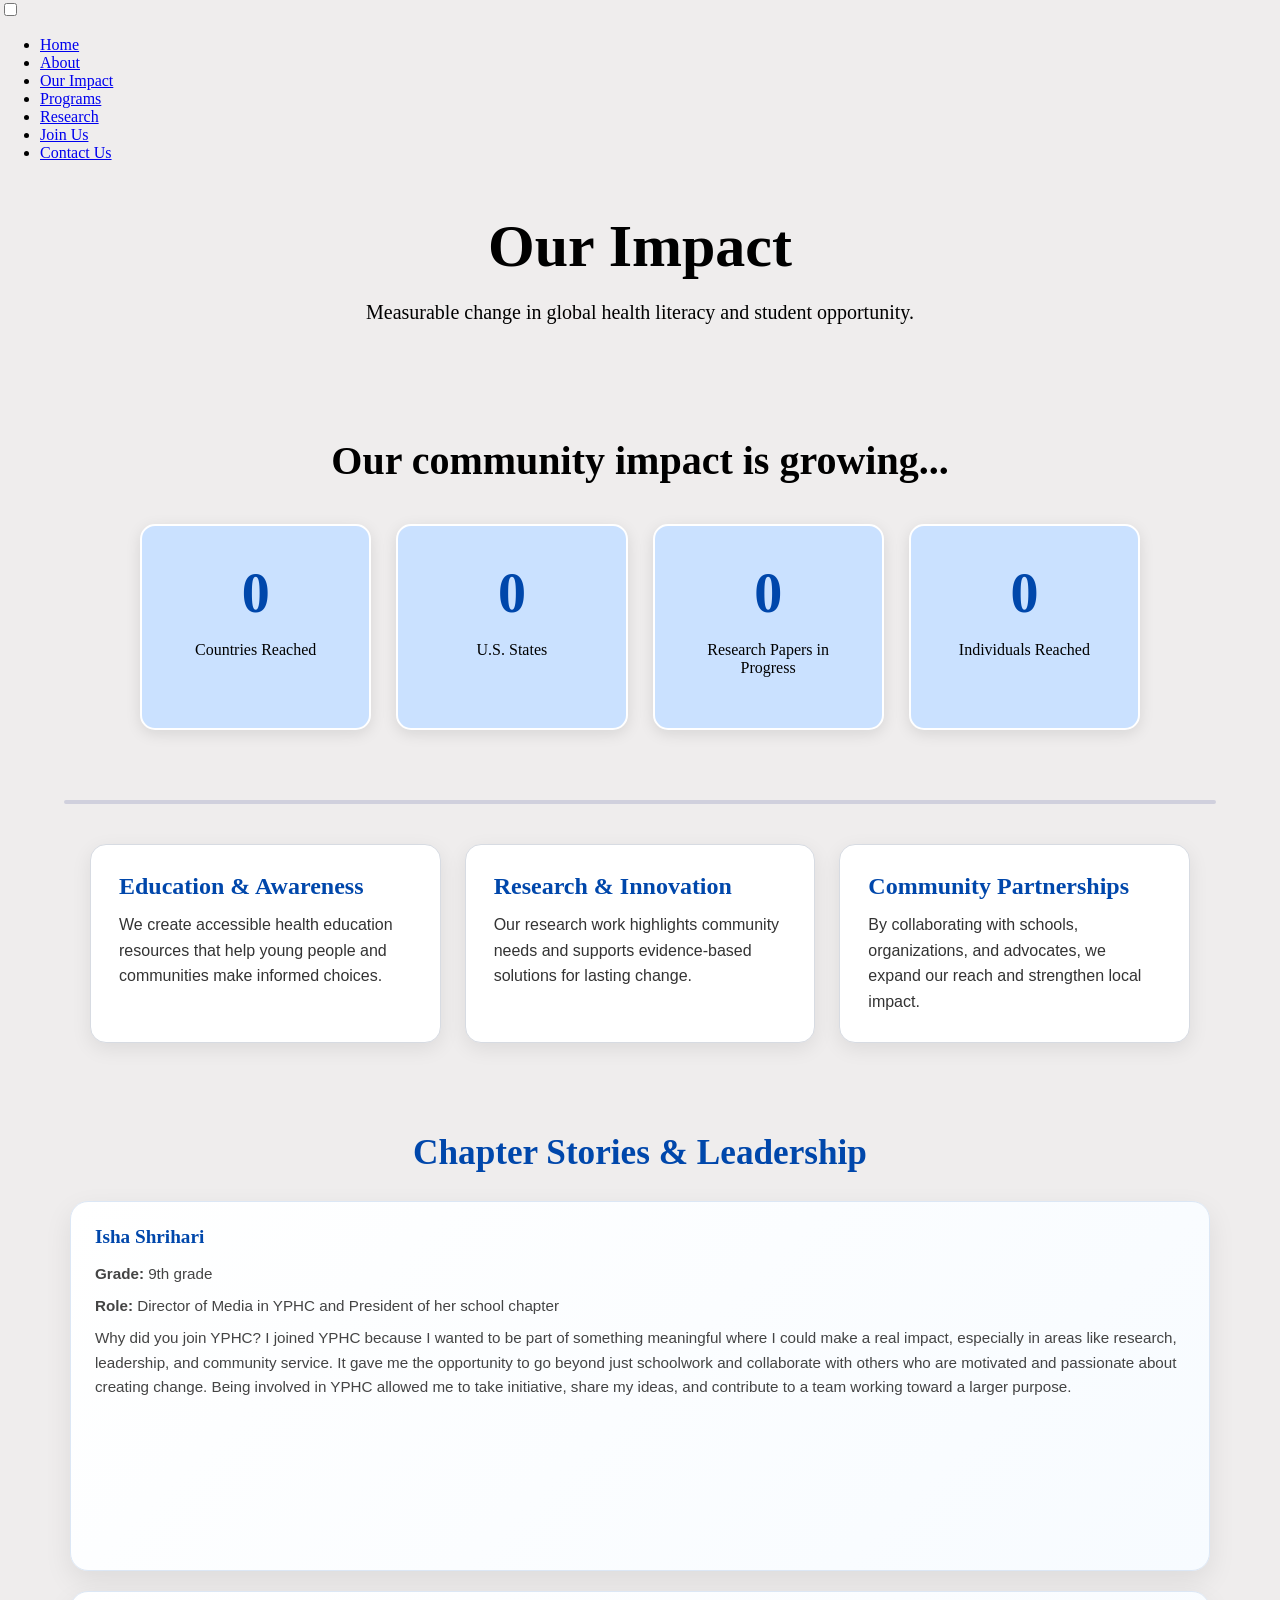
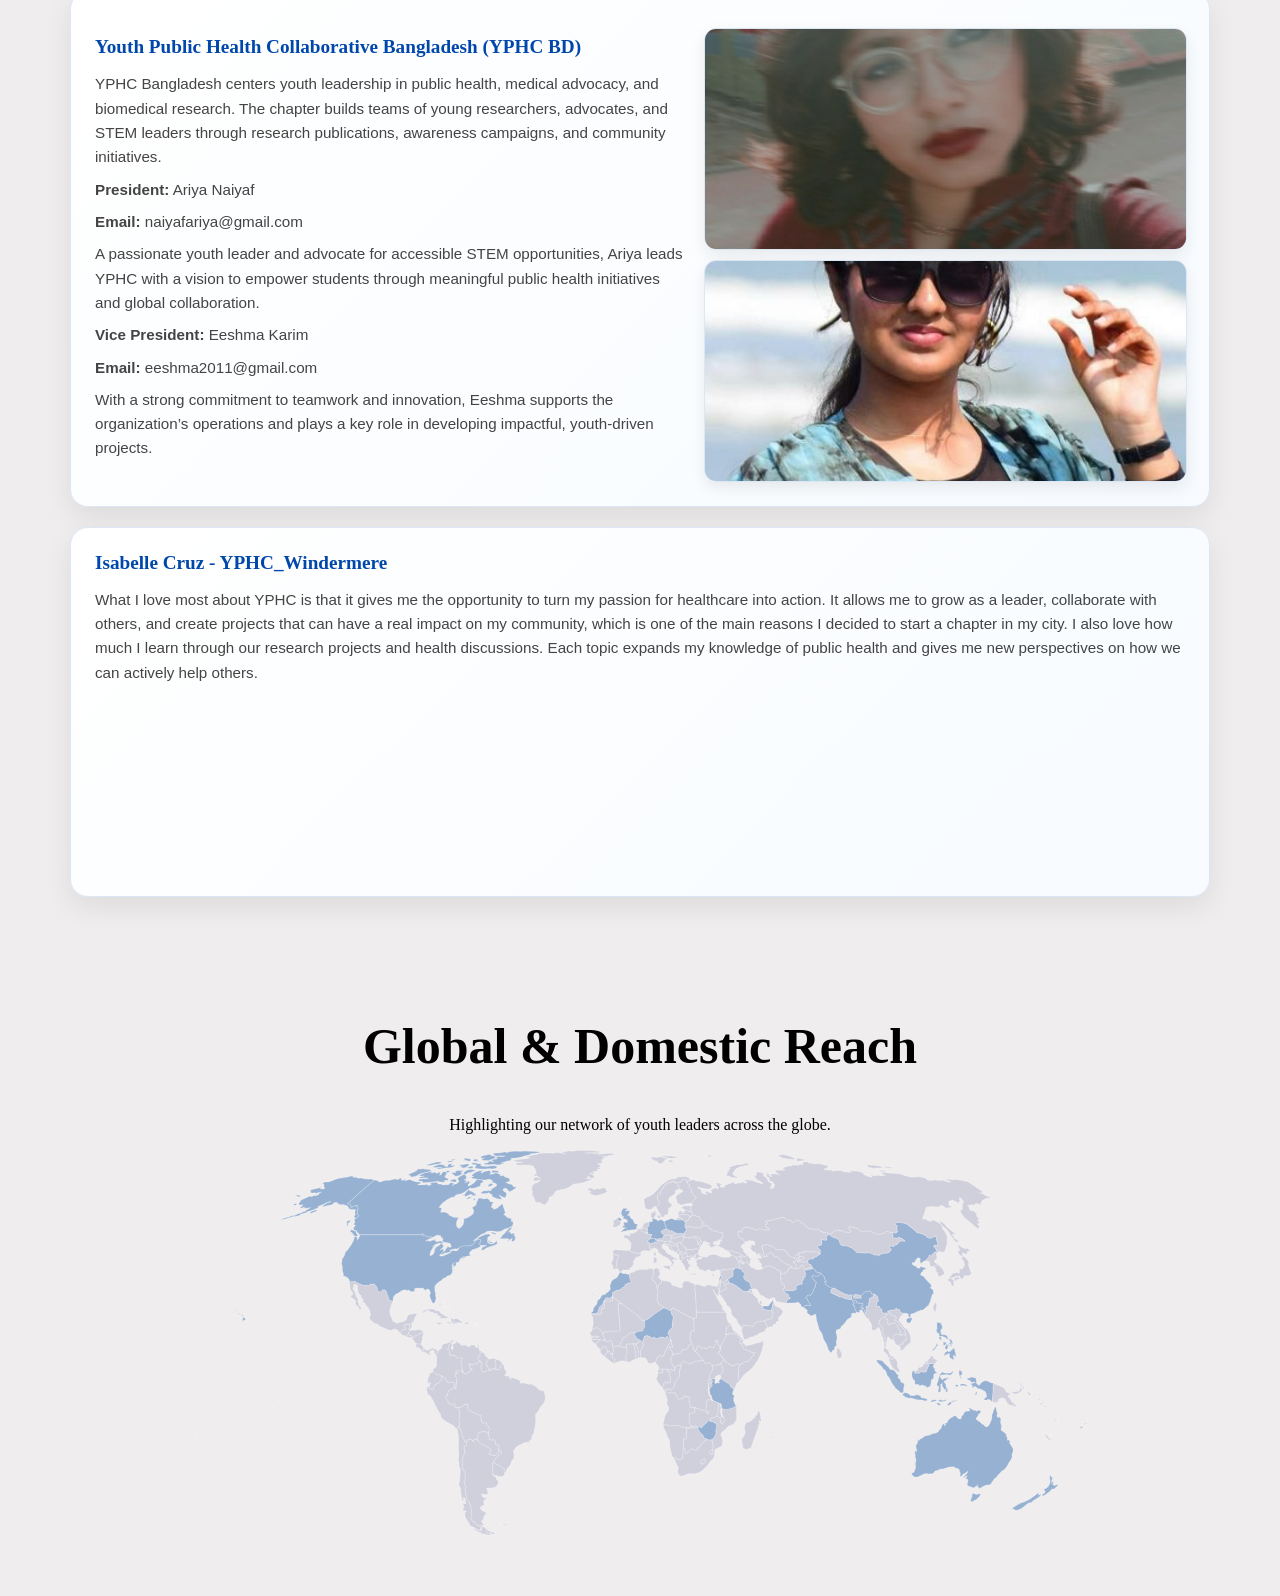
==== commit dd977b29: "Added 3 YPHC Chapters" ====
--- a/impact.html
+++ b/impact.html
@@ -68,13 +68,93 @@
 
     <hr class="hr">
 
+    <section class="impact-subsections" aria-label="Impact subsections">
+        <div class="subsection-card">
+            <h2>Education & Awareness</h2>
+            <p>We create accessible health education resources that help young people and communities make informed
+                choices.</p>
+        </div>
+        <div class="subsection-card">
+            <h2>Research & Innovation</h2>
+            <p>Our research work highlights community needs and supports evidence-based solutions for lasting change.
+            </p>
+        </div>
+        <div class="subsection-card">
+            <h2>Community Partnerships</h2>
+            <p>By collaborating with schools, organizations, and advocates, we expand our reach and strengthen local
+                impact.</p>
+        </div>
+    </section>
+
+    <section class="chapter-section" aria-label="Chapter stories">
+        <h2>Chapter Stories & Leadership</h2>
+        <div class="chapter-grid">
+            <article class="chapter-card">
+                <div class="chapter-card__content">
+                    <h3>Isha Shrihari</h3>
+                    <p><strong>Grade:</strong> 9th grade</p>
+                    <p><strong>Role:</strong> Director of Media in YPHC and President of her school chapter</p>
+                    <p>Why did you join YPHC? ⁠I joined YPHC because I wanted to be part of something meaningful where I
+                        could make a real impact, especially in areas like research, leadership, and community service.
+                        It gave me the opportunity to go beyond just schoolwork and collaborate with others
+                        who are motivated and passionate about creating change. Being involved in YPHC allowed me to
+                        take initiative, share my ideas, and contribute to a team working toward a larger purpose.
+                    </p>
+                </div>
+            </article>
+
+            <article class="chapter-card chapter-card--split">
+                <div class="chapter-card__content">
+                    <h3>Youth Public Health Collaborative Bangladesh (YPHC BD)</h3>
+                    <p>YPHC Bangladesh centers youth leadership in public health, medical advocacy, and biomedical
+                        research. The chapter builds teams of young researchers, advocates, and STEM leaders through
+                        research publications, awareness campaigns, and community initiatives.</p>
+                    <p><strong>President:</strong> Ariya Naiyaf</p>
+                    <p><strong>Email:</strong> naiyafariya@gmail.com</p>
+                    <p>A passionate youth leader and advocate for accessible STEM opportunities, Ariya leads YPHC with a
+                        vision to empower students through meaningful public health initiatives and global
+                        collaboration.
+                    </p>
+                    <p><strong>Vice President:</strong> Eeshma Karim</p>
+                    <p><strong>Email:</strong> eeshma2011@gmail.com</p>
+                    <p>With a strong commitment to teamwork and innovation, Eeshma supports the organization’s
+                        operations and plays a key role in developing impactful, youth-driven projects.</p>
+                </div>
+                <div class="chapter-card__media">
+                    <div class="chapter-photos" aria-label="Bangladesh chapter photos">
+                        <img src="WhatsApp Image 2026-03-25 at 11.43.53 PM.jpeg" alt="Bangladesh chapter photo 1"
+                            class="chapter-photo">
+                        <img src="WhatsApp Image 2026-03-25 at 11.44.11 PM.jpeg" alt="Bangladesh chapter photo 2"
+                            class="chapter-photo">
+                    </div>
+                </div>
+            </article>
+
+            <article class="chapter-card">
+                <div class="chapter-card__content">
+                    <h3>Isabelle Cruz - YPHC_Windermere</h3>
+                    <p>What I love most about YPHC is that it gives me the opportunity to turn my passion for healthcare
+                        into action. It allows me to grow as a leader, collaborate with others, and create projects that
+                        can have a real impact on my community, which is one of the main reasons I decided to start a
+                        chapter in my city.
+                        I also love how much I learn through our research projects and health discussions. Each topic
+                        expands my knowledge of public health and gives me new perspectives on how we can actively help
+                        others.
+                    </p>
+                </div>
+            </article>
+
+            
+        </div>
+    </section>
+
     <section class="map-section">
         <h1>Global & Domestic Reach</h1>
         <p>Highlighting our network of youth leaders across the globe.</p>
 
         <div class="map-container">
             <div class="map-placeholder">
-                <svg id = "world-map" baseprofile="tiny" fill="#ececec" height="857" stroke="black" stroke-linecap="round"
+                <svg id="world-map" baseprofile="tiny" fill="#ececec" height="857" stroke="black" stroke-linecap="round"
                     stroke-linejoin="round" stroke-width=".2" version="1.2" viewbox="0 0 2000 857" width="2000"
                     xmlns="http://www.w3.org/2000/svg">
                     <path
@@ -105,10 +185,10 @@
                         d="M1230.8 253l-1.8 0.2-2.8-3.7-0.2-1-2.3 0-1.9-1.7-1 0.1-2.4-1.8-4.2-1.6-0.1-3.1-1.3-2.2 7-1 1.4 1.6 2.2 1.1-0.7 1.6 3.2 2.2-1.1 2.1 2.6 1.7 2.5 1 0.9 4.5z"
                         id="AM" name="Armenia">
                     </path>
-                    <path id = "AU" class="Australia"
+                    <path id="AU" class="Australia"
                         d="M 1743 763.6 1746.7 765.8 1750 764.9 1754.9 763.7 1757.7 764.1 1753.2 771.7 1749.9 773.8 1745.9 779 1745.3 777.2 1738.7 781.6 1737.9 781.3 1734.9 781.1 1735.4 775.7 1737.4 771.5 1738 765.9 1740 763 1743 763.6 Z">
                     </path>
-                    <path id = "AU" class="Australia"
+                    <path id="AU" class="Australia"
                         d="M 1793.5 590.2 1794.7 595.2 1798.7 592.8 1800.1 595.5 1802.4 598 1801.3 600.9 1801.5 606.4 1801.7 609.6 1803 610.4 1803.4 615.9 1802.2 619.2 1803 623.5 1808.4 626.9 1811.6 629.9 1814.8 632.7 1813.7 634.3 1816 638.3 1816.5 645.3 1819.1 643.9 1820.6 646.6 1822.2 645.7 1821.5 652.5 1824.4 656.4 1826.3 658.8 1829.1 664 1829.1 669.2 1828.1 672.9 1826.3 676.8 1827 682.3 1824.5 688 1822.4 691 1818.6 696.7 1817.1 700.4 1814 705 1809 710.8 1803.5 714 1799.1 718.9 1795.8 722.1 1791.4 727.6 1787.7 730.8 1783.8 735.6 1780.7 740 1779.9 742.1 1775.6 744.3 1769.5 744.5 1763.2 747.2 1759.4 749.6 1754.6 752.4 1751.9 749.5 1749.3 748.4 1751.9 745.1 1748.4 746.3 1741.2 750.9 1737.6 749.2 1735.2 748.2 1732.4 747.7 1728.3 745.9 1727 741.9 1728.5 737.1 1728.9 733.8 1727.5 731.2 1722.8 730.5 1726 727.3 1726.9 722.6 1722.2 727 1716.9 728.2 1721.4 724.7 1723.9 721 1727.4 717.8 1729 713.1 1722.2 718.5 1717.9 720.7 1713.6 725.8 1710.6 723.2 1712.3 719.8 1710.9 715.1 1709.1 712.7 1710.7 711.2 1705.4 707.3 1701.6 707.2 1697.6 704 1687.7 704.6 1679.8 706.9 1672.9 709.1 1667.9 708.7 1660.9 712 1655.6 713.4 1653.3 716.8 1650.3 719.4 1645.6 719.6 1642 720.1 1637.8 719 1633.6 719.7 1629.8 720 1625.3 723.4 1623.8 723.1 1620.4 724.9 1617 726.9 1613.2 726.7 1609.7 726.7 1605.6 722.6 1603.2 721.4 1604.7 717.7 1607.6 716.8 1609.1 715.4 1609.7 713.1 1612 708.6 1612.7 704.8 1612 698.3 1612.2 694.6 1613.6 691 1612.7 686.8 1613 684.9 1611.3 682.3 1612 677.3 1610.1 672.2 1610 669.5 1611.8 672.3 1611.3 666.3 1613.6 668.2 1614.7 670.7 1615.3 667.4 1613.7 662.3 1613.6 660.3 1612.8 658.4 1614.1 654.7 1615.6 653.1 1616.9 649.9 1617 646.1 1620.1 641.5 1619.7 646.4 1622.8 642 1627.7 639.8 1630.9 637.1 1635.6 634.7 1638.2 634.2 1639.6 635 1644.4 632.6 1647.9 631.9 1649 630.5 1650.5 629.9 1653.6 630.1 1659.8 628.2 1663.3 625.3 1665.3 621.9 1669.2 618.7 1669.9 616.1 1670.6 612.6 1675.5 607.1 1676.9 612.7 1679.5 611.4 1678 608.4 1680.3 605.3 1682.5 606.7 1684 601.8 1687.5 598.6 1689.3 596.1 1692.2 595 1692.6 593.2 1694.9 593.9 1695.3 592.3 1697.9 591.4 1700.7 590.5 1704.4 593.5 1707 597.3 1710.5 597.3 1714 597.9 1713.3 594.4 1716.8 589.3 1719.5 587.6 1718.9 586 1721.8 582.3 1725.5 580 1728.2 580.8 1733.1 579.6 1733.4 576.3 1729.5 574.2 1732.6 573.3 1736.2 574.9 1738.9 577.5 1743.4 579.1 1745.1 578.5 1748.4 580.5 1751.9 578.6 1753.9 579.2 1755.4 577.9 1757.6 581.1 1755.6 584.6 1753.1 587.2 1751.2 587.4 1751.5 589.9 1749.3 593.1 1746.8 596.3 1747 598.1 1750.8 601.7 1754.8 603.7 1757.3 605.9 1760.6 609.7 1762.2 609.7 1764.8 611.4 1765.3 613.4 1770.2 615.5 1774.3 613.3 1776.1 609.9 1777.8 607 1779.1 603.5 1781.7 598.4 1781.5 595.3 1782.2 593.4 1782.1 589.8 1783.5 584.9 1784.8 583.6 1784.2 581.5 1786 578.1 1787.5 574.6 1787.9 572.7 1790.2 570.3 1791.5 573.5 1791.4 577.5 1792.7 578.3 1792.6 581 1794.2 584.2 1794.1 587.9 1793.5 590.2 Z">
                     </path>
                     <path
@@ -1603,7 +1683,7 @@
 
     <script src="impact.js"></script>
     <div id="map-tooltip"></div>
-    
+
 </body>
 
 </html>
--- a/impact.css
+++ b/impact.css
@@ -0,0 +1,286 @@
+body {
+    margin: 0;
+    font-family: "Alice", serif;
+    background: #efeded;
+}
+
+.hero h1 {
+    text-align: center;
+    font-size: 60px;
+    margin-bottom: 10px;
+}
+
+.hero p {
+    text-align: center;
+    font-size: 20px;
+}
+/* Reuse your Statistics CSS */
+.statistics {
+    padding: 60px 20px;
+    text-align: center;
+}
+
+.statistics h1 {
+    font-size: 2.5rem;
+    margin-bottom: 40px;
+}
+
+.statistics-grid {
+    display: grid;
+    grid-template-columns: repeat(auto-fit, minmax(200px, 1fr));
+    gap: 25px;
+    max-width: 1000px;
+    margin: auto;
+}
+
+.statistics-box {
+    background: #cae1ff;
+    padding: 35px;
+    border-radius: 15px;
+    box-shadow: 0 4px 15px rgba(0, 0, 0, 0.1);
+    border: 2px solid white;
+}
+
+.statistics-number {
+    font-size: 3.5rem;
+    font-weight: 700;
+    color: rgb(0, 71, 171);
+    display: block;
+    margin-bottom: 10px;
+}
+
+.impact-subsections {
+    display: grid;
+    grid-template-columns: repeat(auto-fit, minmax(240px, 1fr));
+    gap: 24px;
+    max-width: 1100px;
+    margin: 40px auto 0;
+    padding: 0 20px 60px;
+}
+
+.subsection-card {
+    background: #ffffff;
+    border-radius: 16px;
+    padding: 28px;
+    box-shadow: 0 6px 20px rgba(0, 0, 0, 0.08);
+    border: 1px solid #d7dbe2;
+}
+
+.subsection-card h2 {
+    font-size: 1.5rem;
+    margin-top: 0;
+    margin-bottom: 12px;
+    color: rgb(0, 71, 171);
+}
+
+.subsection-card p {
+    font-family: "Inter", sans-serif;
+    line-height: 1.6;
+    color: #333333;
+    margin: 0;
+}
+
+.chapter-section {
+    max-width: 1140px;
+    margin: 0 auto 60px;
+    padding: 0 24px;
+}
+
+.chapter-section h2 {
+    text-align: center;
+    font-size: 2.2rem;
+    margin-bottom: 28px;
+    color: rgb(0, 71, 171);
+}
+
+.chapter-grid {
+    display: grid;
+    grid-template-columns: 1fr;
+    gap: 20px;
+    align-items: stretch;
+}
+
+.chapter-card {
+    display: flex;
+    flex-direction: column;
+    justify-content: space-between;
+    min-height: 320px;
+    position: relative;
+    overflow: hidden;
+    background: linear-gradient(135deg, #ffffff 0%, #f7fbff 100%);
+    border-radius: 18px;
+    padding: 24px;
+    box-shadow: 0 10px 28px rgba(0, 0, 0, 0.08);
+    border: 1px solid #dce7f5;
+    transition: transform 0.25s ease, box-shadow 0.25s ease;
+    animation: fadeUp 0.7s ease both;
+}
+
+.chapter-card:nth-child(2) { animation-delay: 0.08s; }
+.chapter-card:nth-child(3) { animation-delay: 0.16s; }
+.chapter-card:nth-child(4) { animation-delay: 0.24s; }
+
+.chapter-card:hover {
+    transform: translateY(-4px);
+    box-shadow: 0 14px 32px rgba(0, 0, 0, 0.12);
+}
+
+.chapter-card::before {
+    content: "";
+    position: absolute;
+    inset: 0;
+    background: linear-gradient(120deg, rgba(0, 71, 171, 0.08), transparent 45%, rgba(202, 225, 255, 0.18));
+    opacity: 0;
+    transition: opacity 0.25s ease;
+    pointer-events: none;
+}
+
+.chapter-card:hover::before {
+    opacity: 1;
+}
+
+.chapter-card__content {
+    flex: 1 1 auto;
+    min-width: 0;
+    display: flex;
+    flex-direction: column;
+    gap: 8px;
+}
+
+.chapter-card__media {
+    margin-top: 12px;
+}
+
+.chapter-card h3 {
+    margin: 0 0 6px;
+    color: rgb(0, 71, 171);
+    font-size: 1.2rem;
+}
+
+.chapter-card p {
+    font-family: "Inter", sans-serif;
+    line-height: 1.6;
+    color: #444444;
+    margin: 0;
+    font-size: 0.95rem;
+}
+
+.chapter-card ul {
+    font-family: "Inter", sans-serif;
+    color: #444444;
+    margin: 0 0 0 18px;
+    padding: 0;
+}
+
+.chapter-card li {
+    margin-bottom: 4px;
+}
+
+.chapter-card--split {
+    display: grid;
+    grid-template-columns: 1.1fr 0.9fr;
+    gap: 20px;
+    align-items: center;
+}
+
+.chapter-photos {
+    display: grid;
+    grid-template-columns: 1fr;
+    gap: 10px;
+    margin-top: 0;
+}
+
+.chapter-photo {
+    width: 100%;
+    height: 220px;
+    object-fit: cover;
+    border-radius: 12px;
+    border: 1px solid #dce7f5;
+    box-shadow: 0 6px 16px rgba(0, 0, 0, 0.08);
+}
+
+@keyframes fadeUp {
+    from {
+        opacity: 0;
+        transform: translateY(12px);
+    }
+    to {
+        opacity: 1;
+        transform: translateY(0);
+    }
+}
+
+/* Map Section Styling */
+.map-section {
+    text-align: center;
+    padding: 60px 20px;
+    max-width: 100%; /* Ensures section stays within body */
+    box-sizing: border-box;
+}
+
+.map-section h1 {
+    font-size: 50px;
+    margin-top: 0px;
+}
+
+.map-container {
+    max-width: 1000px; 
+    margin: 0 auto;
+    overflow: hidden; /* Clips any paths that try to "bleed" out */
+}
+
+svg {
+    display: block;
+    width: 100%;       /* Resizes to fit container */
+    height: auto;      /* Maintains aspect ratio */
+    max-width: 900px;  /* Prevents it from getting monstrously huge */
+    margin: 0 auto;
+}
+
+/* Base Country Style */
+path {
+    fill: #d0d0dd;
+    stroke: #ffffff;
+    stroke-width: 0.5;
+    transition: fill 0.2s ease;
+}
+
+/* HIGHLIGHTED COUNTRIES */
+#US, #ZW, #CN, #BD, #GU, #UK, #PL, #IQ, #PK, #NZ, #CH, #IN, #IA, #AU, #AE, #LB, #MA, #TZ, #NE, #DE{
+    fill: #97b1d3 !important;
+    opacity: 1 !important;
+}
+
+path:hover {
+    fill: rgb(0, 71, 171) !important;
+    cursor: pointer;
+}
+
+/* --- Extras --- */
+.hr {
+    border: none;
+    height: 4px;
+    background: #d0d0dd;
+    margin: 10px auto;
+    width: 90%;
+    border-radius: 10px;
+}
+
+@media (max-width: 768px) {
+    .hero {
+        height: auto;
+        padding: 40px 20px;
+    }
+    .hero h1 {
+        font-size: 2.2rem;
+    }
+    .statistics-number {
+        font-size: 2.5rem;
+    }
+    .chapter-card--split {
+        grid-template-columns: 1fr;
+    }
+    .chapter-card {
+        min-height: 300px;
+    }
+}
